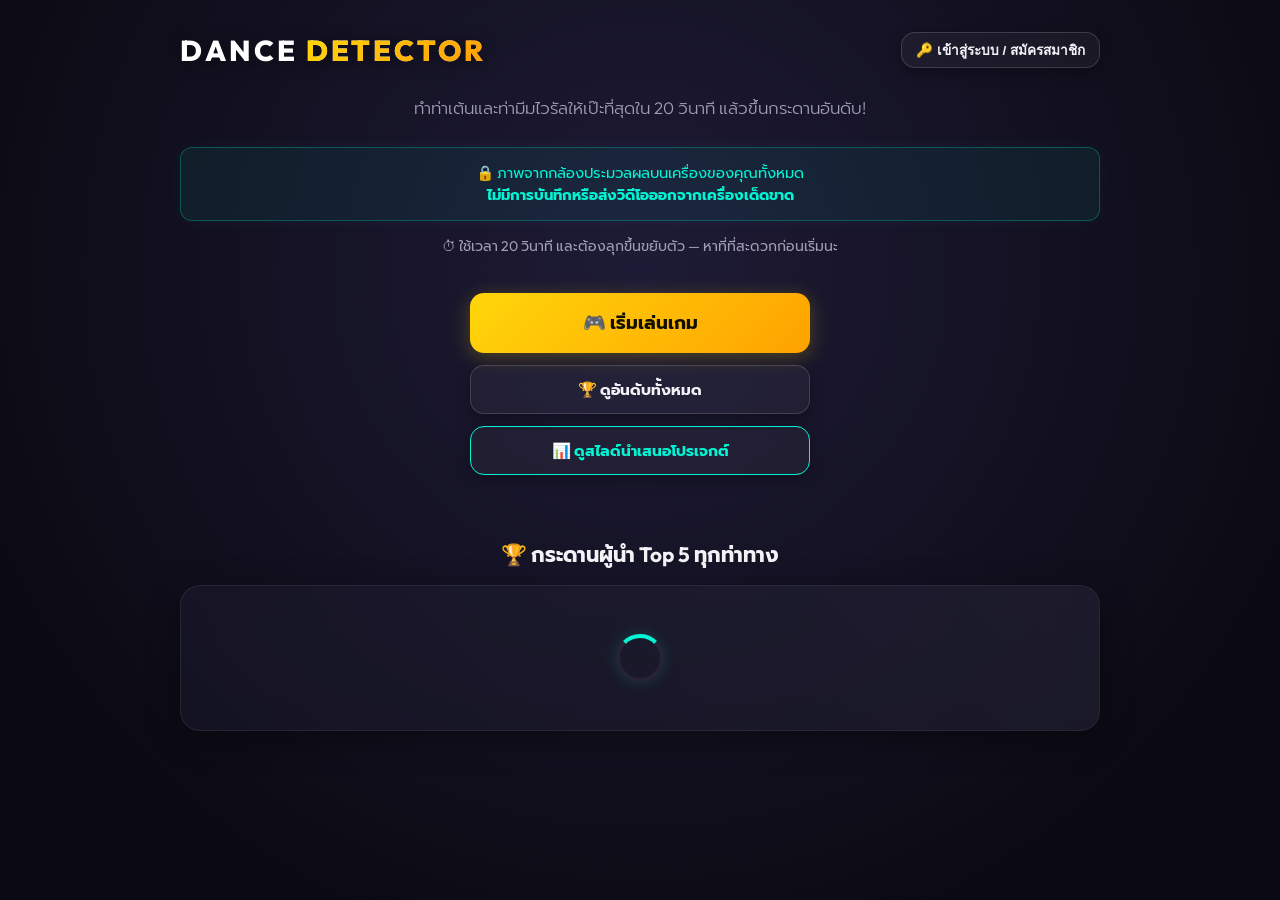
==== frontend/index.html @ f9261ce5 "feat: enhance authentication, profile management, database configuration, and presentation assets" ====
<!DOCTYPE html>
<html lang="th">
<head>
  <meta charset="UTF-8" />
  <meta name="viewport" content="width=device-width, initial-scale=1.0" />
  <title>DANCE DETECTOR — Viral Pose & Dance Challenge</title>
  <link rel="stylesheet" href="css/style.css" />
</head>
<body>
  <div class="container" style="max-width: 960px;">
    <div style="display:flex; justify-content:space-between; align-items:center; margin-bottom:12px;">
      <h1 style="font-size:1.8rem; margin:0;">DANCE <span class="accent">DETECTOR</span></h1>
      
      <div id="user-session-bar">
        <div id="session-logged-out">
          <button class="btn btn-secondary" id="btn-show-login" style="padding:6px 14px; font-size:0.85rem;">🔑 เข้าสู่ระบบ / สมัครสมาชิก</button>
        </div>
        <div id="session-logged-in" class="hidden" style="display:flex; align-items:center; gap:8px;">
          <span style="font-size:0.88rem; color:var(--text);">👤 สวัสดี, <strong id="logged-user-name" style="color:var(--accent);">User</strong></span>
          <button class="btn btn-secondary" id="btn-edit-profile" title="แก้ไขชื่อ Display Name" style="padding:4px 8px; font-size:0.75rem; border-color:var(--accent2); color:var(--accent2);">✏️ แก้ไขชื่อ</button>
          <button class="btn btn-secondary" id="btn-logout" style="padding:4px 8px; font-size:0.75rem; background:rgba(239, 68, 68, 0.2); color:#ef4444; border-color:#ef4444;">ออกจากระบบ</button>
        </div>
      </div>
    </div>

    <p class="tagline">ทำท่าเต้นและท่ามีมไวรัลให้เป๊ะที่สุดใน 20 วินาที แล้วขึ้นกระดานอันดับ!</p>

    <!-- ข้อความความเป็นส่วนตัว ต้องเห็นก่อนไปหน้าที่ขอกล้อง (Pain Point 1) -->
    <div class="privacy-note">
      🔒 ภาพจากกล้องประมวลผลบนเครื่องของคุณทั้งหมด<br />
      <strong>ไม่มีการบันทึกหรือส่งวิดีโอออกจากเครื่องเด็ดขาด</strong>
    </div>
    <p class="notice">⏱ ใช้เวลา 20 วินาที และต้องลุกขึ้นขยับตัว — หาที่ที่สะดวกก่อนเริ่มนะ</p>

    <div style="margin: 20px 0; display: flex; flex-direction: column; gap: 12px; align-items: center;">
      <a class="btn btn-primary" href="pages/play.html" style="width: 100%; max-width: 340px;">🎮 เริ่มเล่นเกม</a>
      <a class="btn btn-secondary" href="pages/leaderboard.html" style="width: 100%; max-width: 340px;">🏆 ดูอันดับทั้งหมด</a>
      <a class="btn btn-secondary" href="pages/presentation.html" style="width: 100%; max-width: 340px; border-color: var(--accent2); color: var(--accent2);">📊 ดูสไลด์นำเสนอโปรเจกต์</a>
    </div>

    <!-- กระดานอันดับ 4 ตาราง บนหน้า Index -->
    <div style="margin-top: 28px;">
      <h2 style="font-size:1.3rem; margin-bottom: 14px; text-align: center;">🏆 กระดานผู้นำ <span class="accent">Top 5</span> ทุกท่าทาง</h2>
      
      <div id="index-leaderboards-grid" style="display: grid; grid-template-columns: repeat(auto-fit, minmax(380px, 1fr)); gap: 16px;">
        <div class="card"><div class="spinner"></div></div>
      </div>
    </div>
  </div>

  <!-- ═══ Modal เข้าสู่ระบบ & สมัครสมาชิก (Auth Modal) ═══ -->
  <div id="modal-login" class="modal-backdrop hidden">
    <div class="modal-card" style="max-width: 420px;">
      <!-- Auth Mode Tabs -->
      <div class="auth-tabs">
        <button type="button" class="auth-tab active" id="tab-login">🔑 เข้าสู่ระบบ</button>
        <button type="button" class="auth-tab" id="tab-register">📝 สมัครสมาชิก</button>
      </div>

      <!-- ─── Form เข้าสู่ระบบ (Login) ─── -->
      <div id="auth-pane-login">
        <h2 class="modal-title" style="font-size: 1.6rem;">🔑 เข้าสู่ระบบ</h2>
        <p class="modal-subtitle" style="margin-bottom: 16px;">กรอก Username และ Password เพื่อเข้าสู่ระบบ</p>
        <form id="form-login" onsubmit="return false;">
          <div class="input-group" style="text-align: left;">
            <label for="login-username">👤 Username / ไอดีล็อกอิน</label>
            <input type="text" id="login-username" placeholder="ใส่ Username เช่น dab_king" required autocomplete="username" />
          </div>
          <div class="input-group" style="text-align: left; margin-top: 10px;">
            <label for="login-password">🔑 Password / รหัสผ่าน</label>
            <input type="password" id="login-password" placeholder="ใส่รหัสผ่าน" required autocomplete="current-password" />
          </div>
          <div id="login-msg" class="notice" style="margin-top: 8px;"></div>
          <div class="modal-actions" style="margin-top: 16px;">
            <button type="submit" class="btn btn-primary" id="btn-submit-login" style="width: 100%;">เข้าสู่ระบบ</button>
            <button type="button" class="btn btn-secondary btn-close-auth">ยกเลิก</button>
          </div>
          <div class="auth-switch-prompt">
            ยังไม่มีบัญชีใช่ไหม? <a href="javascript:void(0)" id="link-goto-register">สมัครสมาชิกใหม่ที่นี่</a>
          </div>
        </form>
      </div>

      <!-- ─── Form สมัครสมาชิก (Register) ─── -->
      <div id="auth-pane-register" class="hidden">
        <h2 class="modal-title" style="font-size: 1.6rem;">📝 สมัครสมาชิก</h2>
        <p class="modal-subtitle" style="margin-bottom: 16px;">สร้างบัญชีเพื่อสะสมคะแนนและโชว์ชื่อบนกระดานผู้นำ</p>
        <form id="form-register" onsubmit="return false;">
          <div class="input-group" style="text-align: left;">
            <label for="reg-displayname">🏷️ ชื่อที่แสดง / Display Name <small style="color:var(--accent);">(ภาษาไทยหรืออังกฤษ)</small></label>
            <input type="text" id="reg-displayname" placeholder="เช่น น้องแดบสายฟ้า, Master_Dab" required maxlength="30" />
          </div>
          <div class="input-group" style="text-align: left; margin-top: 10px;">
            <label for="reg-username">👤 Username / ไอดีล็อกอิน <small style="color:#ef4444;">(ภาษาอังกฤษ/ตัวเลข)</small></label>
            <input type="text" id="reg-username" placeholder="เช่น dab_master99" required autocomplete="username" />
          </div>
          <div class="input-group" style="text-align: left; margin-top: 10px;">
            <label for="reg-password">🔑 Password / รหัสผ่าน <small style="color:var(--muted);">(อย่างน้อย 6 ตัวอักษร)</small></label>
            <input type="password" id="reg-password" placeholder="ตั้งรหัสผ่าน 6 ตัวขึ้นไป" required minlength="6" autocomplete="new-password" />
          </div>
          <div class="input-group" style="text-align: left; margin-top: 10px;">
            <label for="reg-email">📧 Email / อีเมล <small style="color:var(--muted);">(ไม่บังคับ)</small></label>
            <input type="email" id="reg-email" placeholder="เช่น user@example.com" autocomplete="email" />
          </div>
          <div id="reg-msg" class="notice" style="margin-top: 8px;"></div>
          <div class="modal-actions" style="margin-top: 16px;">
            <button type="submit" class="btn btn-primary" id="btn-submit-register" style="width: 100%;">สมัครสมาชิก & เข้าสู่ระบบ</button>
            <button type="button" class="btn btn-secondary btn-close-auth">ยกเลิก</button>
          </div>
          <div class="auth-switch-prompt">
            มีบัญชีอยู่แล้วใช่ไหม? <a href="javascript:void(0)" id="link-goto-login">เข้าสู่ระบบที่นี่</a>
          </div>
        </form>
      </div>
    </div>
  </div>

  <!-- ═══ Modal แก้ไขชื่อ Display Name ═══ -->
  <div id="modal-edit-profile" class="modal-backdrop hidden">
    <div class="modal-card" style="max-width: 380px;">
      <h2 class="modal-title" style="font-size: 1.5rem;">✏️ แก้ไขชื่อที่แสดง</h2>
      <p class="modal-subtitle" style="margin-bottom: 16px;">เปลี่ยนชื่อหรือฉายาที่โชว์บน Leaderboard</p>
      <form id="form-edit-profile" onsubmit="return false;">
        <div class="input-group" style="text-align: left;">
          <label for="edit-display-name">🏷️ ชื่อ Display Name ใหม่</label>
          <input type="text" id="edit-display-name" placeholder="ใส่ชื่อใหม่ เช่น Master_Dab" required maxlength="30" />
        </div>
        <div id="edit-profile-msg" class="notice" style="margin-top: 8px;"></div>
        <div class="modal-actions" style="margin-top: 16px;">
          <button type="submit" class="btn btn-primary" id="btn-submit-edit-profile" style="width: 100%;">บันทึกชื่อใหม่</button>
          <button type="button" class="btn btn-secondary" id="btn-close-edit-profile">ยกเลิก</button>
        </div>
      </form>
    </div>
  </div>

  <script type="module">
    import { fetchLeaderboards, loginUser, registerUser, updateUserProfile, getSavedSession, clearSession } from "./js/api.js";
    import { preloadModel } from "./js/pose.js";

    const $ = (id) => document.getElementById(id);

    function updateAuthUI() {
      const session = getSavedSession();
      if (session && session.user) {
        $("session-logged-out")?.classList.add("hidden");
        $("session-logged-in")?.classList.remove("hidden");
        if ($("logged-user-name")) $("logged-user-name").textContent = session.user.display_name || session.user.username;
      } else {
        $("session-logged-out")?.classList.remove("hidden");
        $("session-logged-in")?.classList.add("hidden");
      }
    }

    // Modal Control & Tab Switching
    function setAuthTab(tab) {
      if (tab === "register") {
        $("tab-login")?.classList.remove("active");
        $("tab-register")?.classList.add("active");
        $("auth-pane-login")?.classList.add("hidden");
        $("auth-pane-register")?.classList.remove("hidden");
      } else {
        $("tab-register")?.classList.remove("active");
        $("tab-login")?.classList.add("active");
        $("auth-pane-register")?.classList.add("hidden");
        $("auth-pane-login")?.classList.remove("hidden");
      }
      if ($("login-msg")) $("login-msg").textContent = "";
      if ($("reg-msg")) $("reg-msg").textContent = "";
    }

    function openAuthModal(tab = "login") {
      setAuthTab(tab);
      $("modal-login")?.classList.remove("hidden");
    }

    function closeAuthModal() {
      $("modal-login")?.classList.add("hidden");
      if ($("login-msg")) $("login-msg").textContent = "";
      if ($("reg-msg")) $("reg-msg").textContent = "";
      if ($("btn-submit-login")) $("btn-submit-login").disabled = false;
      if ($("btn-submit-register")) $("btn-submit-register").disabled = false;
    }

    $("btn-show-login")?.addEventListener("click", () => openAuthModal("login"));
    document.querySelectorAll(".btn-close-auth").forEach(btn => btn.addEventListener("click", closeAuthModal));
    $("tab-login")?.addEventListener("click", () => setAuthTab("login"));
    $("tab-register")?.addEventListener("click", () => setAuthTab("register"));
    $("link-goto-register")?.addEventListener("click", (e) => { e.preventDefault(); setAuthTab("register"); });
    $("link-goto-login")?.addEventListener("click", (e) => { e.preventDefault(); setAuthTab("login"); });
    $("btn-logout")?.addEventListener("click", () => { clearSession(); updateAuthUI(); });

    // Edit Profile Modal
    $("btn-edit-profile")?.addEventListener("click", () => {
      const session = getSavedSession();
      if (!session || !session.user) return;
      if ($("edit-display-name")) $("edit-display-name").value = session.user.display_name || "";
      if ($("edit-profile-msg")) $("edit-profile-msg").textContent = "";
      $("modal-edit-profile")?.classList.remove("hidden");
    });
    $("btn-close-edit-profile")?.addEventListener("click", () => {
      $("modal-edit-profile")?.classList.add("hidden");
    });

    $("form-edit-profile")?.addEventListener("submit", async (e) => {
      e.preventDefault();
      const session = getSavedSession();
      if (!session || !session.user) return;
      const newName = $("edit-display-name")?.value?.trim();
      if (!newName) return;

      $("edit-profile-msg").textContent = "⏳ กำลังบันทึกชื่อใหม่…";
      $("btn-submit-edit-profile").disabled = true;

      try {
        await updateUserProfile(session.user.id, { display_name: newName });
        $("edit-profile-msg").textContent = "✅ เปลี่ยนชื่อสำเร็จ!";
        updateAuthUI();
        setTimeout(() => {
          $("modal-edit-profile")?.classList.add("hidden");
          $("btn-submit-edit-profile").disabled = false;
        }, 600);
      } catch (err) {
        $("edit-profile-msg").textContent = `❌ ${err.message}`;
        $("btn-submit-edit-profile").disabled = false;
      }
    });

    // Submit Login
    $("form-login")?.addEventListener("submit", async (e) => {
      e.preventDefault();
      const uname = $("login-username")?.value?.trim();
      const pass = $("login-password")?.value?.trim();
      if (!uname || !pass) return;

      $("login-msg").textContent = "⏳ กำลังเข้าสู่ระบบ…";
      $("btn-submit-login").disabled = true;

      try {
        await loginUser(uname, pass);
        $("login-msg").textContent = "✅ เข้าสู่ระบบสำเร็จ!";
        updateAuthUI();
        setTimeout(() => {
          closeAuthModal();
          $("form-login")?.reset();
        }, 600);
      } catch (err) {
        $("login-msg").textContent = `❌ ${err.message}`;
        $("btn-submit-login").disabled = false;
      }
    });

    // Submit Register
    $("form-register")?.addEventListener("submit", async (e) => {
      e.preventDefault();
      const displayName = $("reg-displayname")?.value?.trim();
      const rawUname = $("reg-username")?.value?.trim();
      const pass = $("reg-password")?.value?.trim();
      const email = $("reg-email")?.value?.trim() || null;

      if (!displayName || !rawUname || !pass) {
        $("reg-msg").textContent = "❌ กรุณากรอกข้อมูลที่จำเป็นให้ครบถ้วน";
        return;
      }

      const cleanUname = rawUname.toLowerCase().replace(/\s+/g, "");

      $("reg-msg").textContent = "⏳ กำลังลงทะเบียนและเข้าสู่ระบบ…";
      $("btn-submit-register").disabled = true;

      try {
        await registerUser(cleanUname, pass, displayName, email);
        $("reg-msg").textContent = "✅ สมัครสมาชิกและเข้าสู่ระบบสำเร็จ!";
        updateAuthUI();
        setTimeout(() => {
          closeAuthModal();
          $("form-register")?.reset();
        }, 700);
      } catch (err) {
        $("reg-msg").textContent = `❌ ${err.message}`;
        $("btn-submit-register").disabled = false;
      }
    });

    updateAuthUI();

    // เริ่มโหลดโมเดล MediaPipe เบื้องหลังตั้งแต่หน้านี้
    preloadModel().catch(() => {/* ถ้าพลาดหน้า play จะลองใหม่เอง */});

    const grid = document.getElementById("index-leaderboards-grid");

    function renderTable(list, type = "score") {
      if (!list || list.length === 0) {
        return `<p class="notice" style="font-size:0.85rem; padding: 8px 0;">ยังไม่มีอันดับ — เป็นคนแรกเลยไหม? 😏</p>`;
      }
      return `<table class="board" style="font-size:0.9rem;">
        <tr><th>#</th><th>ชื่อผู้เล่น</th><th style="text-align:right">${type === "score" ? "คะแนน" : "ครั้ง"}</th></tr>
        ${list.slice(0, 5).map((s, i) => `
          <tr>
            <td>${["🥇","🥈","🥉"][i] ?? (i + 1)}</td>
            <td><strong>${s.nickname}</strong></td>
            <td style="text-align:right; font-weight:700; color:var(--accent)">
              ${type === "score" ? Number(s.score).toFixed(0) : `${s.count ?? s.dab_count ?? 0} ครั้ง`}
            </td>
          </tr>`).join("")}
      </table>`;
    }

    try {
      const data = await fetchLeaderboards(5);
      grid.innerHTML = `
        <!-- ตารางที่ 1: คะแนนรวมสูงสุด -->
        <div class="card" style="text-align:left;">
          <h4 style="margin-bottom:10px; color:var(--accent); font-size:1.05rem; display:flex; align-items:center; gap:6px;">
            <span>🏆</span> คะแนนรวมสูงสุด
          </h4>
          ${renderTable(data.overall, "score")}
        </div>

        <!-- ตารางที่ 2: ท่า Dab -->
        <div class="card" style="text-align:left;">
          <h4 style="margin-bottom:10px; color:var(--accent); font-size:1.05rem; display:flex; align-items:center; gap:6px;">
            <span>🙅</span> Dab Challenge (ครั้ง)
          </h4>
          ${renderTable(data.dab, "count")}
        </div>

        <!-- ตารางที่ 3: ท่า Six-Seven -->
        <div class="card" style="text-align:left;">
          <h4 style="margin-bottom:10px; color:var(--accent); font-size:1.05rem; display:flex; align-items:center; gap:6px;">
            <span>🔢</span> Six-Seven Dance (ครั้ง)
          </h4>
          ${renderTable(data.six_seven, "count")}
        </div>

        <!-- ตารางที่ 4: ท่า Scuba Diver -->
        <div class="card" style="text-align:left;">
          <h4 style="margin-bottom:10px; color:var(--accent); font-size:1.05rem; display:flex; align-items:center; gap:6px;">
            <span>🤿</span> Scuba Diver (ครั้ง)
          </h4>
          ${renderTable(data.scuba, "count")}
        </div>
      `;
    } catch {
      grid.innerHTML = `<div class="card"><p class="notice">โหลดกระดานอันดับไม่สำเร็จ ลองใหม่ภายหลัง</p></div>`;
    }
  </script>
</body>
</html>
---- frontend/css/style.css ----
@import url('https://fonts.googleapis.com/css2?family=Outfit:wght@400;600;800&family=Prompt:wght@300;400;600;700&display=swap');

/* ═══ ธีมพรีเมียม DANCE DETECTOR — มืดแนว Sci-Fi เกมอาร์เคด ═══ */
* { 
  margin: 0; 
  padding: 0; 
  box-sizing: border-box; 
}

:root {
  --bg: #0b0a12;
  --bg-gradient: radial-gradient(circle at 50% 30%, #1e1b36 0%, #0b0a12 80%);
  --card: rgba(25, 23, 42, 0.65);
  --card-border: rgba(255, 255, 255, 0.08);
  --accent: #ffd60a;
  --accent-glow: rgba(255, 214, 10, 0.25);
  --accent2: #00f5d4;
  --accent2-glow: rgba(0, 245, 212, 0.35);
  --danger: #ff5d8f;
  --danger-glow: rgba(255, 93, 143, 0.3);
  --text: #f3f3f7;
  --muted: #a09eb5;
  --glow-speed: 2s;
}

body {
  background: var(--bg);
  background-image: var(--bg-gradient);
  color: var(--text);
  font-family: "Outfit", "Prompt", system-ui, -apple-system, sans-serif;
  min-height: 100vh;
  display: flex;
  flex-direction: column;
  align-items: center;
  overflow-x: hidden;
}

.container { 
  width: 100%; 
  max-width: 580px; 
  padding: 32px 20px; 
  text-align: center; 
  display: flex;
  flex-direction: column;
  gap: 16px;
  animation: fadeIn 0.6s ease-out;
}

/* คอนเทนเนอร์ขนาดใหญ่พิเศษสำหรับหน้าเล่น เพื่อขยายหน้ากล้อง */
.container.container-wide { 
  max-width: 1080px; 
}

h1 { 
  font-size: 2.8rem; 
  font-weight: 800;
  letter-spacing: 3px; 
  text-transform: uppercase;
  background: linear-gradient(135deg, #ffffff 40%, #c4c1e0 100%);
  -webkit-background-clip: text;
  -webkit-text-fill-color: transparent;
  filter: drop-shadow(0 2px 8px rgba(0,0,0,0.5));
  margin-bottom: 4px;
}
h1 .accent { 
  color: var(--accent); 
  background: linear-gradient(135deg, var(--accent) 0%, #ff9e00 100%);
  -webkit-background-clip: text;
  -webkit-text-fill-color: transparent;
}
.tagline { 
  color: var(--muted); 
  font-size: 1.05rem;
  margin: 0px 0 10px; 
  font-weight: 300;
}

/* ดีไซน์การ์ดแบบ Glassmorphism */
.card {
  background: var(--card);
  backdrop-filter: blur(16px);
  -webkit-backdrop-filter: blur(16px);
  border: 1px solid var(--card-border);
  border-radius: 20px;
  padding: 24px;
  box-shadow: 0 8px 32px 0 rgba(0, 0, 0, 0.37);
  transition: all 0.3s cubic-bezier(0.4, 0, 0.2, 1);
  position: relative;
  overflow: hidden;
}
.card::before {
  content: "";
  position: absolute;
  top: 0;
  left: 0;
  width: 100%;
  height: 100%;
  background: linear-gradient(225deg, rgba(255,255,255,0.03) 0%, rgba(255,255,255,0) 100%);
  pointer-events: none;
}
.card:hover {
  border-color: rgba(255, 255, 255, 0.15);
  box-shadow: 0 12px 40px 0 rgba(0, 0, 0, 0.5);
}

/* ปุ่มสไตล์ Arcade */
.btn {
  display: inline-flex;
  align-items: center;
  justify-content: center;
  border: none;
  border-radius: 14px;
  padding: 16px 36px;
  font-size: 1.15rem;
  font-weight: 700;
  cursor: pointer;
  text-decoration: none;
  transition: all 0.25s cubic-bezier(0.4, 0, 0.2, 1);
  box-shadow: 0 4px 15px rgba(0,0,0,0.3);
}

.btn-primary { 
  background: linear-gradient(135deg, var(--accent) 0%, #ffa200 100%); 
  color: #111003; 
  box-shadow: 0 4px 20px var(--accent-glow);
}
.btn-primary:hover { 
  transform: translateY(-2px);
  box-shadow: 0 6px 24px rgba(255, 214, 10, 0.45);
  filter: brightness(1.1);
}
.btn-primary:active {
  transform: translateY(1px);
}

.btn-secondary { 
  background: rgba(255, 255, 255, 0.04); 
  color: var(--text); 
  border: 1px solid rgba(255, 255, 255, 0.15); 
  font-size: 0.95rem; 
  padding: 12px 28px; 
}
.btn-secondary:hover {
  background: rgba(255, 255, 255, 0.08);
  border-color: rgba(255, 255, 255, 0.3);
  transform: translateY(-1px);
}
.btn-secondary:active {
  transform: translateY(1px);
}
.btn:disabled { 
  opacity: 0.5; 
  cursor: wait; 
}

/* ข้อความความเป็นส่วนตัว */
.privacy-note {
  background: rgba(0, 245, 212, 0.06);
  border: 1px solid rgba(0, 245, 212, 0.25);
  color: var(--accent2);
  border-radius: 12px;
  padding: 14px;
  font-size: 0.92rem;
  line-height: 1.5;
  box-shadow: 0 0 15px rgba(0, 245, 212, 0.05);
}
.notice { 
  color: var(--muted); 
  font-size: 0.88rem; 
  line-height: 1.4;
}

/* ═══ ส่วนการแสดงผลกล้องและตรวจจับ (Stage Area) ═══ */
.play-layout {
  display: grid;
  grid-template-columns: 1.5fr 1fr;
  gap: 28px;
  text-align: left;
  margin-top: 12px;
  width: 100%;
}

.play-main {
  display: flex;
  flex-direction: column;
  gap: 16px;
}

.play-sidebar {
  display: flex;
  flex-direction: column;
  gap: 20px;
}

/* กล้องหลักขยายขนาดใหญ่ขึ้น */
.stage {
  position: relative;
  width: 100%;
  aspect-ratio: 4 / 3;
  background: #000;
  border-radius: 24px;
  overflow: hidden;
  border: 2px solid rgba(255, 255, 255, 0.08);
  box-shadow: 0 20px 50px rgba(0, 0, 0, 0.6);
}
.stage video, .stage canvas {
  position: absolute;
  inset: 0;
  width: 100%;
  height: 100%;
  object-fit: cover;
  transform: scaleX(-1);
}
.stage canvas { 
  z-index: 2; 
}

/* การจัดวางป้ายสถานะทับบนวิดีโอแบบไม่ทับซ้อนกัน */
.overlay {
  position: absolute;
  z-index: 3;
  pointer-events: none;
  display: flex;
  align-items: center;
}
.overlay.top { 
  top: 16px; 
  left: 16px;
}
.overlay.top-right {
  top: 16px;
  right: 16px;
}

/* ป้ายสถานะแบบไม่บดบังสายตา */
.badge {
  background: rgba(11, 10, 18, 0.85);
  border: 1px solid rgba(255, 255, 255, 0.1);
  color: #fff;
  border-radius: 12px;
  padding: 10px 20px;
  font-size: 0.95rem;
  font-weight: 600;
  backdrop-filter: blur(8px);
  -webkit-backdrop-filter: blur(8px);
  box-shadow: 0 4px 15px rgba(0, 0, 0, 0.4);
  transition: all 0.3s ease;
  display: inline-flex;
  align-items: center;
  gap: 8px;
}
.badge.ok { 
  color: var(--accent2); 
  border-color: var(--accent2);
  box-shadow: 0 0 15px var(--accent2-glow);
}
.badge.warn { 
  color: var(--accent); 
  border-color: var(--accent);
  box-shadow: 0 0 15px var(--accent-glow);
}

/* คะแนนสดแบบแคปซูลนีออน */
.live-score-pill {
  background: rgba(11, 10, 18, 0.85);
  border: 1px solid var(--accent);
  border-radius: 12px;
  padding: 8px 16px;
  display: flex;
  flex-direction: column;
  align-items: center;
  backdrop-filter: blur(8px);
  -webkit-backdrop-filter: blur(8px);
  box-shadow: 0 0 15px var(--accent-glow);
}
.live-score-pill .pill-label {
  font-size: 0.65rem;
  color: var(--muted);
  text-transform: uppercase;
  letter-spacing: 1px;
}
.live-score {
  font-size: 1.8rem;
  font-weight: 800;
  color: var(--accent);
  line-height: 1.1;
}

/* ═══ แผงควบคุมและดีบักในคอลัมน์ขวา ═══ */
.status-card {
  display: flex;
  flex-direction: column;
  align-items: center;
  justify-content: center;
  text-align: center;
  padding: 32px 24px;
}

.counter-display {
  display: flex;
  flex-direction: column;
  align-items: center;
  gap: 8px;
  margin-bottom: 16px;
}
.counter-label {
  font-size: 1rem;
  color: var(--muted);
  text-transform: uppercase;
  letter-spacing: 1px;
}
.counter-number-wrapper {
  background: rgba(255, 255, 255, 0.02);
  border: 1px solid rgba(255, 255, 255, 0.05);
  border-radius: 20px;
  width: 140px;
  height: 140px;
  display: flex;
  align-items: center;
  justify-content: center;
  box-shadow: inset 0 4px 10px rgba(0,0,0,0.5);
}
.counter-number {
  font-size: 4.8rem;
  font-weight: 800;
  color: var(--accent2);
  text-shadow: 0 0 20px var(--accent2-glow);
  transition: transform 0.15s cubic-bezier(0.175, 0.885, 0.32, 1.275);
  display: inline-block;
}

/* แอนิเมชันป๊อป (Pulse) ตอนได้คะแนน */
.pulse-active {
  animation: counterBump 0.4s cubic-bezier(0.175, 0.885, 0.32, 1.275);
}
@keyframes counterBump {
  0% { transform: scale(1); }
  50% { transform: scale(1.3); color: var(--accent); text-shadow: 0 0 30px var(--accent-glow); }
  100% { transform: scale(1); }
}

.play-instructions {
  max-width: 240px;
  margin-top: 10px;
}

/* แถบควบคุม */
.controls-card {
  display: grid;
  grid-template-columns: 1fr 1fr;
  gap: 12px;
}
.btn-toggle-debug {
  background: rgba(255, 255, 255, 0.04);
  color: var(--muted);
  border: 1px solid rgba(255, 255, 255, 0.1);
  font-size: 0.9rem;
  padding: 14px;
}
.btn-toggle-debug.active {
  background: rgba(255, 214, 10, 0.1);
  border-color: var(--accent);
  color: var(--accent);
  box-shadow: 0 0 10px var(--accent-glow);
}
.btn-quit-game {
  background: rgba(255, 93, 143, 0.1);
  color: var(--danger);
  border: 1px solid rgba(255, 93, 143, 0.2);
  font-size: 0.95rem;
  padding: 14px;
}
.btn-quit-game:hover {
  background: rgba(255, 93, 143, 0.25);
  border-color: var(--danger);
  box-shadow: 0 0 15px var(--danger-glow);
}

/* แผงดีบั๊กแยกส่วนและพับเก็บได้ */
.debug-panel {
  background: rgba(11, 10, 18, 0.9);
  border: 1px solid rgba(0, 245, 212, 0.2);
  border-radius: 16px;
  padding: 16px;
  display: flex;
  flex-direction: column;
  gap: 12px;
  box-shadow: 0 10px 30px rgba(0,0,0,0.5);
  transition: all 0.3s ease;
  max-height: 500px;
  opacity: 1;
  overflow: hidden;
}
.debug-panel.hidden-debug {
  max-height: 0;
  padding-top: 0;
  padding-bottom: 0;
  border-color: transparent;
  opacity: 0;
  pointer-events: none;
  margin: 0;
}
.debug-header {
  display: flex;
  justify-content: space-between;
  align-items: center;
  border-bottom: 1px solid rgba(255, 255, 255, 0.08);
  padding-bottom: 8px;
}
.debug-header h4 { 
  color: var(--accent2); 
  font-size: 0.8rem; 
  font-weight: 600;
  letter-spacing: 1px;
}
.btn-mini {
  background: rgba(255, 255, 255, 0.05);
  border: 1px solid rgba(255,255,255,0.15);
  color: #fff;
  border-radius: 6px;
  padding: 4px 8px;
  font-size: 0.65rem;
  cursor: pointer;
  font-family: inherit;
  transition: all 0.2s;
}
.btn-mini:hover {
  background: rgba(255, 255, 255, 0.12);
  border-color: var(--accent2);
}
.debug-body {
  font-family: 'Courier New', monospace;
  font-size: 0.75rem;
  color: #bbf7d0;
  line-height: 1.6;
}

/* ═══ ตารางคะแนนลีดเดอร์บอร์ด ═══ */
table.board { 
  width: 100%; 
  border-collapse: separate; 
  border-spacing: 0 8px;
  margin-top: 8px;
}
table.board th {
  color: var(--muted);
  font-weight: 600;
  font-size: 0.85rem;
  text-transform: uppercase;
  letter-spacing: 1px;
  padding: 8px 12px;
}
table.board tr {
  transition: transform 0.2s;
}
table.board td { 
  padding: 14px 12px; 
  text-align: left; 
  background: rgba(255, 255, 255, 0.02);
  border-top: 1px solid rgba(255, 255, 255, 0.04);
  border-bottom: 1px solid rgba(255, 255, 255, 0.04);
}
table.board td:first-child {
  border-top-left-radius: 12px;
  border-bottom-left-radius: 12px;
  border-left: 1px solid rgba(255, 255, 255, 0.04);
}
table.board td:last-child {
  border-top-right-radius: 12px;
  border-bottom-right-radius: 12px;
  border-right: 1px solid rgba(255, 255, 255, 0.04);
}
table.board tr:hover td { 
  background: rgba(255, 255, 255, 0.05); 
}
table.board .score-col { 
  text-align: right; 
  color: var(--accent); 
  font-weight: 700; 
  font-size: 1.1rem;
}

/* กล่องความผิดพลาดกล้อง */
.error-box { 
  border: 1px solid rgba(255, 93, 143, 0.35) !important; 
  box-shadow: 0 10px 30px var(--danger-glow);
}
.error-box h2 { 
  color: var(--danger); 
  margin-bottom: 12px; 
  font-size: 1.5rem;
}
.error-box ol { 
  text-align: left; 
  margin: 16px 0 16px 24px; 
  color: var(--muted); 
  line-height: 1.7;
}

.hidden { 
  display: none !important; 
}

/* โหลดเดอร์แอนิเมชัน */
.spinner {
  width: 48px; 
  height: 48px;
  margin: 24px auto;
  border: 4px solid rgba(255, 255, 255, 0.05);
  border-top-color: var(--accent2);
  border-radius: 50%;
  animation: spin 0.8s cubic-bezier(0.5, 0.1, 0.5, 0.9) infinite;
  box-shadow: 0 0 15px rgba(0, 245, 212, 0.15);
}
@keyframes spin { 
  to { transform: rotate(360deg); } 
}

@keyframes fadeIn {
  from { opacity: 0; transform: translateY(10px); }
  to { opacity: 1; transform: translateY(0); }
}

/* ═══ การแสดงผลบนอุปกรณ์เคลื่อนที่ ═══ */
@media (max-width: 768px) {
  .play-layout {
    grid-template-columns: 1fr;
    gap: 20px;
  }
  
  .play-sidebar {
    gap: 16px;
  }

  .stage {
    aspect-ratio: 4 / 3;
    border-radius: 16px;
  }

  .counter-number-wrapper {
    width: 100px;
    height: 100px;
  }
  .counter-number {
    font-size: 3.5rem;
  }
  
  .container {
    padding: 20px 12px;
  }
  h1 { 
    font-size: 2.1rem; 
  }
}

/* ═══ UI ส่วนเสริมสำหรับ Phase 1: Game Loop, Timer & Modal ═══ */

/* Countdown Overlay ทับจอวิดีโอ */
.countdown-overlay {
  position: absolute;
  inset: 0;
  background: rgba(11, 10, 18, 0.75);
  backdrop-filter: blur(8px);
  z-index: 10;
  display: flex;
  align-items: center;
  justify-content: center;
  animation: fadeIn 0.2s ease-out;
}
.countdown-overlay span {
  font-size: 8rem;
  font-weight: 800;
  color: var(--accent);
  text-shadow: 0 0 40px var(--accent-glow);
  animation: countdownPop 0.8s ease-in-out infinite;
}
@keyframes countdownPop {
  0% { transform: scale(0.5); opacity: 0; }
  50% { transform: scale(1.2); opacity: 1; }
  100% { transform: scale(1); opacity: 0; }
}

/* แถบเวลา (Timer Bar) */
.timer-container {
  width: 100%;
  display: flex;
  flex-direction: column;
  gap: 6px;
}
.timer-header {
  display: flex;
  justify-content: space-between;
  align-items: center;
}
.timer-label {
  font-size: 0.85rem;
  color: var(--muted);
  text-transform: uppercase;
  letter-spacing: 1px;
}
.timer-seconds {
  font-size: 1.2rem;
  font-weight: 800;
  color: var(--accent2);
}
.timer-bar-bg {
  width: 100%;
  height: 10px;
  background: rgba(255, 255, 255, 0.08);
  border-radius: 6px;
  overflow: hidden;
}
.timer-bar-fill {
  height: 100%;
  width: 100%;
  background: linear-gradient(90deg, var(--accent2) 0%, var(--accent) 100%);
  transition: width 0.1s linear;
  box-shadow: 0 0 10px var(--accent2-glow);
}
.timer-bar-fill.warning {
  background: linear-gradient(90deg, var(--accent) 0%, var(--danger) 100%);
  box-shadow: 0 0 10px var(--danger-glow);
}

/* Modal สรุปผลการเล่น */
.modal-backdrop {
  position: fixed;
  inset: 0;
  background: rgba(11, 10, 18, 0.85);
  backdrop-filter: blur(12px);
  -webkit-backdrop-filter: blur(12px);
  z-index: 100;
  display: flex;
  align-items: center;
  justify-content: center;
  padding: 20px;
  animation: fadeIn 0.3s cubic-bezier(0.4, 0, 0.2, 1);
}
.modal-card {
  background: var(--card);
  border: 1px solid var(--card-border);
  border-radius: 24px;
  padding: 32px;
  max-width: 480px;
  width: 100%;
  box-shadow: 0 20px 60px rgba(0, 0, 0, 0.8);
  text-align: center;
}
.modal-title {
  font-size: 2rem;
  color: var(--accent);
  margin-bottom: 4px;
}
.modal-subtitle {
  color: var(--muted);
  font-size: 0.95rem;
  margin-bottom: 24px;
}

.summary-stats {
  display: grid;
  grid-template-columns: 1fr 1fr 1fr;
  gap: 12px;
  margin-bottom: 24px;
}
.stat-box {
  background: rgba(255, 255, 255, 0.03);
  border: 1px solid rgba(255, 255, 255, 0.08);
  border-radius: 16px;
  padding: 14px 8px;
  display: flex;
  flex-direction: column;
  align-items: center;
}
.stat-box.accent {
  border-color: var(--accent);
  background: rgba(255, 214, 10, 0.05);
}
.stat-value {
  font-size: 1.8rem;
  font-weight: 800;
  color: #fff;
}
.stat-box.accent .stat-value {
  color: var(--accent);
}
.stat-label {
  font-size: 0.75rem;
  color: var(--muted);
  margin-top: 4px;
}

/* ฟอร์มบันทึกคะแนน */
.save-score-section {
  text-align: left;
  background: rgba(255, 255, 255, 0.02);
  border-radius: 16px;
  padding: 20px;
  border: 1px solid rgba(255, 255, 255, 0.05);
}
.save-score-section h3 {
  font-size: 1.1rem;
  color: #fff;
  margin-bottom: 14px;
}
.input-group {
  display: flex;
  flex-direction: column;
  gap: 6px;
  margin-bottom: 12px;
}
.input-group label {
  font-size: 0.85rem;
  color: var(--muted);
}
.input-group input[type="text"],
.input-group input[type="password"],
.input-group input[type="email"],
.modal-card input[type="text"],
.modal-card input[type="password"],
.modal-card input[type="email"] {
  background: rgba(15, 23, 42, 0.9) !important;
  border: 1.5px solid rgba(255, 255, 255, 0.15) !important;
  border-radius: 10px !important;
  padding: 12px 14px !important;
  color: #fff !important;
  font-family: inherit !important;
  font-size: 0.95rem !important;
  outline: none !important;
  width: 100% !important;
  box-sizing: border-box !important;
  transition: border-color 0.2s, box-shadow 0.2s !important;
}
.input-group input:focus,
.modal-card input:focus {
  border-color: var(--accent2) !important;
  box-shadow: 0 0 10px var(--accent2-glow) !important;
}

.auth-optional-box {
  margin: 12px 0;
  padding: 10px;
  background: rgba(255, 255, 255, 0.02);
  border-radius: 8px;
}
.checkbox-label {
  font-size: 0.85rem;
  color: var(--muted);
  display: flex;
  align-items: center;
  gap: 8px;
  cursor: pointer;
}

.modal-actions {
  display: flex;
  gap: 12px;
  margin-top: 16px;
}
.modal-actions .btn {
  flex: 1;
  padding: 12px;
  font-size: 1rem;
}

/* ═══ Auth Modal Tabs & Links ═══ */
.auth-tabs {
  display: flex;
  background: rgba(255, 255, 255, 0.05);
  border-radius: 12px;
  padding: 4px;
  margin-bottom: 18px;
  border: 1px solid rgba(255, 255, 255, 0.08);
  gap: 4px;
}
.auth-tab {
  flex: 1;
  padding: 10px 14px;
  font-size: 0.9rem;
  font-weight: 600;
  color: var(--muted);
  background: transparent;
  border: none;
  border-radius: 8px;
  cursor: pointer;
  transition: all 0.2s cubic-bezier(0.4, 0, 0.2, 1);
  display: flex;
  align-items: center;
  justify-content: center;
  gap: 6px;
}
.auth-tab:hover {
  color: var(--text);
  background: rgba(255, 255, 255, 0.04);
}
.auth-tab.active {
  background: var(--card-bg, #1a162b);
  color: var(--accent);
  box-shadow: 0 4px 12px rgba(0, 0, 0, 0.4);
  border: 1px solid rgba(255, 214, 10, 0.35);
}
.auth-switch-prompt {
  margin-top: 14px;
  font-size: 0.88rem;
  color: var(--muted);
  text-align: center;
}
.auth-switch-prompt a {
  color: var(--accent2);
  text-decoration: none;
  font-weight: 600;
  cursor: pointer;
  transition: color 0.2s ease, text-shadow 0.2s ease;
}
.auth-switch-prompt a:hover {
  color: #fff;
  text-shadow: 0 0 8px var(--accent2-glow);
  text-decoration: underline;
}
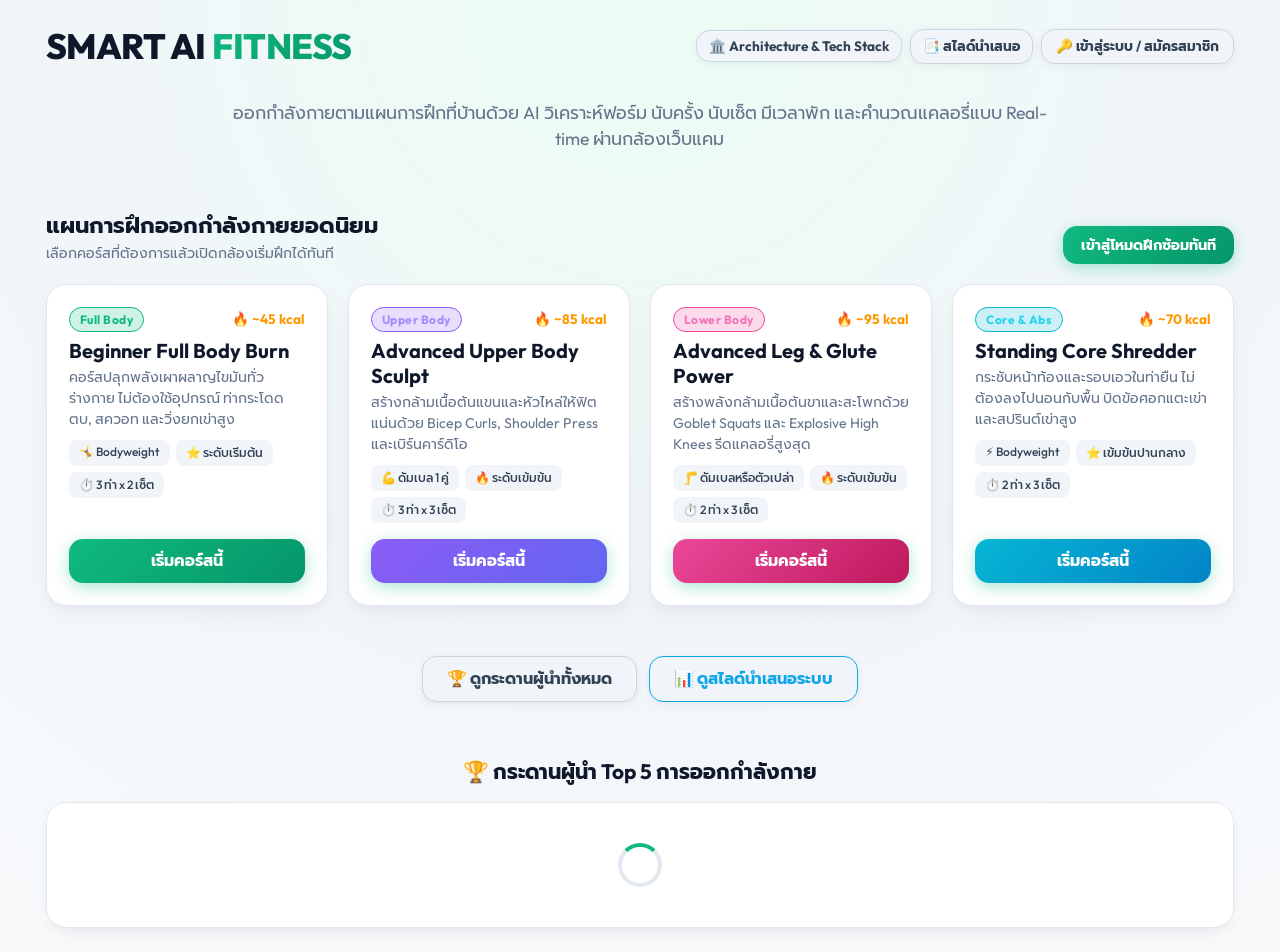
==== commit ba83da66: "feat: Smart AI Fitness Routine Tracker with Architecture diagrams, weekly evaluation, and Docker con" ====
--- a/frontend/index.html
+++ b/frontend/index.html
@@ -3,68 +3,180 @@
 <head>
   <meta charset="UTF-8" />
   <meta name="viewport" content="width=device-width, initial-scale=1.0" />
-  <title>DANCE DETECTOR — Viral Pose & Dance Challenge</title>
+  <title>SMART AI FITNESS — On-Device AI Workout Coach & Routine Tracker</title>
   <link rel="stylesheet" href="css/style.css" />
 </head>
 <body>
-  <div class="container" style="max-width: 960px;">
-    <div style="display:flex; justify-content:space-between; align-items:center; margin-bottom:12px;">
-      <h1 style="font-size:1.8rem; margin:0;">DANCE <span class="accent">DETECTOR</span></h1>
+  <div class="container container-wide">
+    <!-- Top Header & Session Bar -->
+    <div style="display:flex; justify-content:space-between; align-items:center; margin-bottom:12px; flex-wrap:wrap; gap:12px;">
+      <h1 style="font-size:2.2rem; margin:0; text-align:left;">SMART AI <span class="accent">FITNESS</span></h1>
       
-      <div id="user-session-bar">
-        <div id="session-logged-out">
-          <button class="btn btn-secondary" id="btn-show-login" style="padding:6px 14px; font-size:0.85rem;">🔑 เข้าสู่ระบบ / สมัครสมาชิก</button>
-        </div>
-        <div id="session-logged-in" class="hidden" style="display:flex; align-items:center; gap:8px;">
-          <span style="font-size:0.88rem; color:var(--text);">👤 สวัสดี, <strong id="logged-user-name" style="color:var(--accent);">User</strong></span>
-          <button class="btn btn-secondary" id="btn-edit-profile" title="แก้ไขชื่อ Display Name" style="padding:4px 8px; font-size:0.75rem; border-color:var(--accent2); color:var(--accent2);">✏️ แก้ไขชื่อ</button>
-          <button class="btn btn-secondary" id="btn-logout" style="padding:4px 8px; font-size:0.75rem; background:rgba(239, 68, 68, 0.2); color:#ef4444; border-color:#ef4444;">ออกจากระบบ</button>
-        </div>
-      </div>
-    </div>
-
-    <p class="tagline">ทำท่าเต้นและท่ามีมไวรัลให้เป๊ะที่สุดใน 20 วินาที แล้วขึ้นกระดานอันดับ!</p>
-
-    <!-- ข้อความความเป็นส่วนตัว ต้องเห็นก่อนไปหน้าที่ขอกล้อง (Pain Point 1) -->
-    <div class="privacy-note">
-      🔒 ภาพจากกล้องประมวลผลบนเครื่องของคุณทั้งหมด<br />
-      <strong>ไม่มีการบันทึกหรือส่งวิดีโอออกจากเครื่องเด็ดขาด</strong>
-    </div>
-    <p class="notice">⏱ ใช้เวลา 20 วินาที และต้องลุกขึ้นขยับตัว — หาที่ที่สะดวกก่อนเริ่มนะ</p>
-
-    <div style="margin: 20px 0; display: flex; flex-direction: column; gap: 12px; align-items: center;">
-      <a class="btn btn-primary" href="pages/play.html" style="width: 100%; max-width: 340px;">🎮 เริ่มเล่นเกม</a>
-      <a class="btn btn-secondary" href="pages/leaderboard.html" style="width: 100%; max-width: 340px;">🏆 ดูอันดับทั้งหมด</a>
-      <a class="btn btn-secondary" href="pages/presentation.html" style="width: 100%; max-width: 340px; border-color: var(--accent2); color: var(--accent2);">📊 ดูสไลด์นำเสนอโปรเจกต์</a>
-    </div>
-
-    <!-- กระดานอันดับ 4 ตาราง บนหน้า Index -->
-    <div style="margin-top: 28px;">
-      <h2 style="font-size:1.3rem; margin-bottom: 14px; text-align: center;">🏆 กระดานผู้นำ <span class="accent">Top 5</span> ทุกท่าทาง</h2>
+      <div style="display:flex; align-items:center; gap:8px; flex-wrap:wrap;">
+        <a href="pages/architecture.html" class="btn btn-secondary" style="padding:6px 12px; font-size:0.85rem; text-decoration:none;">🏛️ Architecture & Tech Stack</a>
+        <a href="pages/presentation.html" class="btn btn-secondary" style="padding:6px 12px; font-size:0.85rem; text-decoration:none;">📑 สไลด์นำเสนอ</a>
+        <div id="user-session-bar">
+          <div id="session-logged-out">
+            <button class="btn btn-secondary" id="btn-show-login" style="padding:6px 14px; font-size:0.85rem;">🔑 เข้าสู่ระบบ / สมัครสมาชิก</button>
+          </div>
+          <div id="session-logged-in" class="hidden" style="display:flex; align-items:center; gap:8px; flex-wrap:wrap;">
+            <span style="font-size:0.88rem; color:var(--text);">
+              👤 สวัสดี, <strong id="logged-user-name" style="color:var(--accent);">User</strong> 
+              <span id="logged-user-stats" style="font-size:0.8rem; color:var(--muted); margin-left:4px;"></span>
+            </span>
+            <button class="btn btn-secondary" id="btn-edit-profile" title="แก้ไขโปรไฟล์และข้อมูลสรีระ" style="padding:4px 8px; font-size:0.75rem; border-color:var(--accent2); color:var(--accent2);">⚙️ โปรไฟล์</button>
+            <button class="btn btn-secondary" id="btn-logout" style="padding:4px 8px; font-size:0.75rem; background:rgba(239, 68, 68, 0.2); color:#ef4444; border-color:#ef4444;">ออกจากระบบ</button>
+          </div>
+        </div>
+      </div>
+    </div>
+
+    <p class="tagline" style="font-size:1.1rem; max-width:820px; margin:0 auto 12px;">
+      ออกกำลังกายตามแผนการฝึกที่บ้านด้วย AI วิเคราะห์ฟอร์ม นับครั้ง นับเซ็ต มีเวลาพัก และคำนวณแคลอรี่แบบ Real-time ผ่านกล้องเว็บแคม
+    </p>
+
+    <!-- แนะนำคอร์สออกกำลังกาย (Workout Routine Catalog) -->
+    <div style="margin-top: 24px; text-align: left;">
+      <div class="section-header-row" style="display:flex; justify-content:space-between; align-items:flex-end; margin-bottom:12px; flex-wrap:wrap; gap:8px;">
+        <div>
+          <h2 style="font-size:1.4rem; color:var(--text); margin:0;">แผนการฝึกออกกำลังกายยอดนิยม</h2>
+          <span style="font-size:0.88rem; color:var(--muted);">เลือกคอร์สที่ต้องการแล้วเปิดกล้องเริ่มฝึกได้ทันที</span>
+        </div>
+        <a class="btn btn-primary" href="pages/play.html" style="padding:8px 18px; font-size:0.9rem;">
+          เข้าสู่โหมดฝึกซ้อมทันที
+        </a>
+      </div>
+
+      <div class="course-catalog-grid" id="course-catalog">
+        <!-- 1. Beginner Full Body -->
+        <div class="course-card">
+          <div>
+            <div style="display:flex; justify-content:space-between; align-items:center;">
+              <span class="course-card-badge" style="background:rgba(16, 185, 129, 0.2); color:#10b981; border:1px solid #10b981;">
+                Full Body
+              </span>
+              <span style="font-size:0.85rem; font-weight:700; color:#ff9800;">🔥 ~45 kcal</span>
+            </div>
+            <h3 class="course-card-title">Beginner Full Body Burn</h3>
+            <p class="course-card-desc">
+              คอร์สปลุกพลังเผาผลาญไขมันทั่วร่างกาย ไม่ต้องใช้อุปกรณ์ ท่ากระโดดตบ, สควอท และวิ่งยกเข่าสูง
+            </p>
+            <div class="course-meta-tags">
+              <span class="meta-tag">🤸 Bodyweight</span>
+              <span class="meta-tag">⭐ ระดับเริ่มต้น</span>
+              <span class="meta-tag">⏱️ 3 ท่า x 2 เซ็ต</span>
+            </div>
+          </div>
+          <a class="btn btn-primary" href="pages/play.html?course=beginner_fullbody" style="width:100%; text-align:center; padding:10px;">
+            เริ่มคอร์สนี้
+          </a>
+        </div>
+
+        <!-- 2. Advanced Upper Body Sculpt -->
+        <div class="course-card">
+          <div>
+            <div style="display:flex; justify-content:space-between; align-items:center;">
+              <span class="course-card-badge" style="background:rgba(139, 92, 246, 0.2); color:#a78bfa; border:1px solid #8b5cf6;">
+                Upper Body
+              </span>
+              <span style="font-size:0.85rem; font-weight:700; color:#ff9800;">🔥 ~85 kcal</span>
+            </div>
+            <h3 class="course-card-title">Advanced Upper Body Sculpt</h3>
+            <p class="course-card-desc">
+              สร้างกล้ามเนื้อต้นแขนและหัวไหล่ให้ฟิตแน่นด้วย Bicep Curls, Shoulder Press และเบิร์นคาร์ดิโอ
+            </p>
+            <div class="course-meta-tags">
+              <span class="meta-tag">💪 ดัมเบล 1 คู่</span>
+              <span class="meta-tag">🔥 ระดับเข้มข้น</span>
+              <span class="meta-tag">⏱️ 3 ท่า x 3 เซ็ต</span>
+            </div>
+          </div>
+          <a class="btn btn-primary" href="pages/play.html?course=adv_upper_body" style="width:100%; text-align:center; padding:10px; background:linear-gradient(135deg, #8b5cf6, #6366f1); border-color:#8b5cf6;">
+            เริ่มคอร์สนี้
+          </a>
+        </div>
+
+        <!-- 3. Advanced Lower Power -->
+        <div class="course-card">
+          <div>
+            <div style="display:flex; justify-content:space-between; align-items:center;">
+              <span class="course-card-badge" style="background:rgba(236, 72, 153, 0.2); color:#f472b6; border:1px solid #ec4899;">
+                Lower Body
+              </span>
+              <span style="font-size:0.85rem; font-weight:700; color:#ff9800;">🔥 ~95 kcal</span>
+            </div>
+            <h3 class="course-card-title">Advanced Leg & Glute Power</h3>
+            <p class="course-card-desc">
+              สร้างพลังกล้ามเนื้อต้นขาและสะโพกด้วย Goblet Squats และ Explosive High Knees รีดแคลอรี่สูงสุด
+            </p>
+            <div class="course-meta-tags">
+              <span class="meta-tag">🦵 ดัมเบลหรือตัวเปล่า</span>
+              <span class="meta-tag">🔥 ระดับเข้มข้น</span>
+              <span class="meta-tag">⏱️ 2 ท่า x 3 เซ็ต</span>
+            </div>
+          </div>
+          <a class="btn btn-primary" href="pages/play.html?course=adv_lower_power" style="width:100%; text-align:center; padding:10px; background:linear-gradient(135deg, #ec4899, #be185d); border-color:#ec4899;">
+            เริ่มคอร์สนี้
+          </a>
+        </div>
+
+        <!-- 4. Standing Core Shredder -->
+        <div class="course-card">
+          <div>
+            <div style="display:flex; justify-content:space-between; align-items:center;">
+              <span class="course-card-badge" style="background:rgba(6, 182, 212, 0.2); color:#22d3ee; border:1px solid #06b6d4;">
+                Core & Abs
+              </span>
+              <span style="font-size:0.85rem; font-weight:700; color:#ff9800;">🔥 ~70 kcal</span>
+            </div>
+            <h3 class="course-card-title">Standing Core Shredder</h3>
+            <p class="course-card-desc">
+              กระชับหน้าท้องและรอบเอวในท่ายืน ไม่ต้องลงไปนอนกับพื้น บิดข้อศอกแตะเข่าและสปรินต์เข่าสูง
+            </p>
+            <div class="course-meta-tags">
+              <span class="meta-tag">⚡ Bodyweight</span>
+              <span class="meta-tag">⭐ เข้มข้นปานกลาง</span>
+              <span class="meta-tag">⏱️ 2 ท่า x 3 เซ็ต</span>
+            </div>
+          </div>
+          <a class="btn btn-primary" href="pages/play.html?course=adv_core_abs" style="width:100%; text-align:center; padding:10px; background:linear-gradient(135deg, #06b6d4, #0284c7); border-color:#06b6d4;">
+            เริ่มคอร์สนี้
+          </a>
+        </div>
+      </div>
+    </div>
+
+    <!-- ปุ่มลิงก์หน้าอื่นๆ -->
+    <div style="margin: 10px 0 20px; display: flex; justify-content: center; gap: 12px; flex-wrap: wrap;">
+      <a class="btn btn-secondary" href="pages/leaderboard.html" style="padding:10px 24px;">🏆 ดูกระดานผู้นำทั้งหมด</a>
+      <a class="btn btn-secondary" href="pages/presentation.html" style="padding:10px 24px; border-color: var(--accent2); color: var(--accent2);">📊 ดูสไลด์นำเสนอระบบ</a>
+    </div>
+
+    <!-- กระดานอันดับผู้นำบนหน้า Index -->
+    <div style="margin-top: 14px;">
+      <h2 style="font-size:1.3rem; margin-bottom: 14px; text-align: center;">🏆 กระดานผู้นำ <span class="accent">Top 5</span> การออกกำลังกาย</h2>
       
-      <div id="index-leaderboards-grid" style="display: grid; grid-template-columns: repeat(auto-fit, minmax(380px, 1fr)); gap: 16px;">
+      <div id="index-leaderboards-grid" style="display: grid; grid-template-columns: repeat(auto-fit, minmax(260px, 1fr)); gap: 16px;">
         <div class="card"><div class="spinner"></div></div>
       </div>
     </div>
   </div>
 
-  <!-- ═══ Modal เข้าสู่ระบบ & สมัครสมาชิก (Auth Modal) ═══ -->
+  <!-- ═══ Modal Auth (Login/Register) ═══ -->
   <div id="modal-login" class="modal-backdrop hidden">
     <div class="modal-card" style="max-width: 420px;">
-      <!-- Auth Mode Tabs -->
       <div class="auth-tabs">
         <button type="button" class="auth-tab active" id="tab-login">🔑 เข้าสู่ระบบ</button>
         <button type="button" class="auth-tab" id="tab-register">📝 สมัครสมาชิก</button>
       </div>
 
-      <!-- ─── Form เข้าสู่ระบบ (Login) ─── -->
       <div id="auth-pane-login">
         <h2 class="modal-title" style="font-size: 1.6rem;">🔑 เข้าสู่ระบบ</h2>
         <p class="modal-subtitle" style="margin-bottom: 16px;">กรอก Username และ Password เพื่อเข้าสู่ระบบ</p>
         <form id="form-login" onsubmit="return false;">
           <div class="input-group" style="text-align: left;">
             <label for="login-username">👤 Username / ไอดีล็อกอิน</label>
-            <input type="text" id="login-username" placeholder="ใส่ Username เช่น dab_king" required autocomplete="username" />
+            <input type="text" id="login-username" placeholder="ใส่ Username" required autocomplete="username" />
           </div>
           <div class="input-group" style="text-align: left; margin-top: 10px;">
             <label for="login-password">🔑 Password / รหัสผ่าน</label>
@@ -81,30 +193,39 @@
         </form>
       </div>
 
-      <!-- ─── Form สมัครสมาชิก (Register) ─── -->
       <div id="auth-pane-register" class="hidden">
         <h2 class="modal-title" style="font-size: 1.6rem;">📝 สมัครสมาชิก</h2>
-        <p class="modal-subtitle" style="margin-bottom: 16px;">สร้างบัญชีเพื่อสะสมคะแนนและโชว์ชื่อบนกระดานผู้นำ</p>
+        <p class="modal-subtitle" style="margin-bottom: 16px;">สร้างบัญชีเพื่อสะสมแคลอรี่และบันทึกสถิติ</p>
         <form id="form-register" onsubmit="return false;">
           <div class="input-group" style="text-align: left;">
-            <label for="reg-displayname">🏷️ ชื่อที่แสดง / Display Name <small style="color:var(--accent);">(ภาษาไทยหรืออังกฤษ)</small></label>
-            <input type="text" id="reg-displayname" placeholder="เช่น น้องแดบสายฟ้า, Master_Dab" required maxlength="30" />
+            <label for="reg-displayname">🏷️ ชื่อที่แสดง / Display Name</label>
+            <input type="text" id="reg-displayname" placeholder="เช่น พี่เบิร์นสายฟิต" required maxlength="30" />
           </div>
           <div class="input-group" style="text-align: left; margin-top: 10px;">
-            <label for="reg-username">👤 Username / ไอดีล็อกอิน <small style="color:#ef4444;">(ภาษาอังกฤษ/ตัวเลข)</small></label>
-            <input type="text" id="reg-username" placeholder="เช่น dab_master99" required autocomplete="username" />
+            <label for="reg-username">👤 Username / ไอดีล็อกอิน</label>
+            <input type="text" id="reg-username" placeholder="เช่น fit_champ" required autocomplete="username" />
           </div>
           <div class="input-group" style="text-align: left; margin-top: 10px;">
-            <label for="reg-password">🔑 Password / รหัสผ่าน <small style="color:var(--muted);">(อย่างน้อย 6 ตัวอักษร)</small></label>
+            <label for="reg-password">🔑 Password / รหัสผ่าน</label>
             <input type="password" id="reg-password" placeholder="ตั้งรหัสผ่าน 6 ตัวขึ้นไป" required minlength="6" autocomplete="new-password" />
           </div>
           <div class="input-group" style="text-align: left; margin-top: 10px;">
-            <label for="reg-email">📧 Email / อีเมล <small style="color:var(--muted);">(ไม่บังคับ)</small></label>
-            <input type="email" id="reg-email" placeholder="เช่น user@example.com" autocomplete="email" />
+            <label for="reg-email">📧 Email / อีเมล (ไม่บังคับ)</label>
+            <input type="email" id="reg-email" placeholder="user@example.com" autocomplete="email" />
+          </div>
+          <div style="display:flex; gap:10px; margin-top:10px;">
+            <div class="input-group" style="flex:1; text-align:left;">
+              <label for="reg-weight">⚖️ น้ำหนัก (กก.)</label>
+              <input type="number" id="reg-weight" min="30" max="250" value="65" />
+            </div>
+            <div class="input-group" style="flex:1; text-align:left;">
+              <label for="reg-height">📏 ส่วนสูง (ซม.)</label>
+              <input type="number" id="reg-height" min="100" max="250" value="170" />
+            </div>
           </div>
           <div id="reg-msg" class="notice" style="margin-top: 8px;"></div>
           <div class="modal-actions" style="margin-top: 16px;">
-            <button type="submit" class="btn btn-primary" id="btn-submit-register" style="width: 100%;">สมัครสมาชิก & เข้าสู่ระบบ</button>
+            <button type="submit" class="btn btn-primary" id="btn-submit-register" style="width: 100%;">สมัครสมาชิก</button>
             <button type="button" class="btn btn-secondary btn-close-auth">ยกเลิก</button>
           </div>
           <div class="auth-switch-prompt">
@@ -115,19 +236,34 @@
     </div>
   </div>
 
-  <!-- ═══ Modal แก้ไขชื่อ Display Name ═══ -->
+  <!-- ═══ Modal Edit Profile (Linked with Database) ═══ -->
   <div id="modal-edit-profile" class="modal-backdrop hidden">
-    <div class="modal-card" style="max-width: 380px;">
-      <h2 class="modal-title" style="font-size: 1.5rem;">✏️ แก้ไขชื่อที่แสดง</h2>
-      <p class="modal-subtitle" style="margin-bottom: 16px;">เปลี่ยนชื่อหรือฉายาที่โชว์บน Leaderboard</p>
+    <div class="modal-card" style="max-width: 420px;">
+      <h2 class="modal-title" style="font-size: 1.5rem;">👤 จัดการโปรไฟล์</h2>
+      <p class="modal-subtitle" style="margin-bottom: 14px;">บันทึกน้ำหนักและส่วนสูงเพื่อคำนวณแคลอรี่และ BMI</p>
       <form id="form-edit-profile" onsubmit="return false;">
         <div class="input-group" style="text-align: left;">
-          <label for="edit-display-name">🏷️ ชื่อ Display Name ใหม่</label>
-          <input type="text" id="edit-display-name" placeholder="ใส่ชื่อใหม่ เช่น Master_Dab" required maxlength="30" />
-        </div>
+          <label for="edit-display-name">ชื่อ Display Name</label>
+          <input type="text" id="edit-display-name" placeholder="ใส่ชื่อใหม่" required maxlength="30" />
+        </div>
+        <div style="display:flex; gap:10px; margin-top:10px;">
+          <div class="input-group" style="flex:1; text-align:left;">
+            <label for="edit-weight">น้ำหนักตัว (กก.)</label>
+            <input type="number" id="edit-weight" min="20" max="250" step="0.5" required />
+          </div>
+          <div class="input-group" style="flex:1; text-align:left;">
+            <label for="edit-height">ส่วนสูง (ซม.)</label>
+            <input type="number" id="edit-height" min="80" max="250" step="0.5" required />
+          </div>
+        </div>
+
+        <div id="modal-bmi-pill" style="margin-top:12px; padding:8px 12px; border-radius:10px; font-size:0.85rem; font-weight:700; background:#ecfdf5; color:#059669; border:1px solid #a7f3d0; text-align:center;">
+          BMI: 22.5 (สมส่วน / สุขภาพดี)
+        </div>
+
         <div id="edit-profile-msg" class="notice" style="margin-top: 8px;"></div>
         <div class="modal-actions" style="margin-top: 16px;">
-          <button type="submit" class="btn btn-primary" id="btn-submit-edit-profile" style="width: 100%;">บันทึกชื่อใหม่</button>
+          <button type="submit" class="btn btn-primary" id="btn-submit-edit-profile" style="width: 100%;">บันทึก</button>
           <button type="button" class="btn btn-secondary" id="btn-close-edit-profile">ยกเลิก</button>
         </div>
       </form>
@@ -135,24 +271,49 @@
   </div>
 
   <script type="module">
-    import { fetchLeaderboards, loginUser, registerUser, updateUserProfile, getSavedSession, clearSession } from "./js/api.js";
     import { preloadModel } from "./js/pose.js";
+    import { fetchLeaderboards, loginUser, registerUser, updateUserProfile, getSavedSession, saveSession, clearSession } from "./js/api.js";
+    import { getUserWeight, setUserWeight, getUserHeight, setUserHeight, calculateBMI } from "./js/calories.js";
 
     const $ = (id) => document.getElementById(id);
+
+    function updateModalBMI() {
+      const w = parseFloat($("edit-weight")?.value) || getUserWeight();
+      const h = parseFloat($("edit-height")?.value) || getUserHeight();
+      const res = calculateBMI(w, h);
+      const pill = $("modal-bmi-pill");
+      if (pill) {
+        pill.textContent = `BMI: ${res.bmi} (${res.category})`;
+        pill.style.color = res.color;
+        pill.style.background = res.bg;
+        pill.style.borderColor = res.border;
+      }
+    }
+    $("edit-weight")?.addEventListener("input", updateModalBMI);
+    $("edit-height")?.addEventListener("input", updateModalBMI);
 
     function updateAuthUI() {
       const session = getSavedSession();
       if (session && session.user) {
-        $("session-logged-out")?.classList.add("hidden");
-        $("session-logged-in")?.classList.remove("hidden");
-        if ($("logged-user-name")) $("logged-user-name").textContent = session.user.display_name || session.user.username;
+        if ($("session-logged-out")) $("session-logged-out").classList.add("hidden");
+        if ($("session-logged-in")) {
+          $("session-logged-in").classList.remove("hidden");
+          const u = session.user;
+          if ($("logged-user-name")) $("logged-user-name").textContent = u.display_name || u.username;
+          if ($("logged-user-stats")) {
+            const w = u.weight || getUserWeight();
+            const h = u.height || getUserHeight();
+            const bmi = calculateBMI(w, h);
+            $("logged-user-stats").textContent = `(${w}กก. · ${h}ซม. · BMI ${bmi.bmi})`;
+            $("logged-user-stats").title = `เกณฑ์: ${bmi.category}`;
+          }
+        }
       } else {
-        $("session-logged-out")?.classList.remove("hidden");
-        $("session-logged-in")?.classList.add("hidden");
+        if ($("session-logged-out")) $("session-logged-out").classList.remove("hidden");
+        if ($("session-logged-in")) $("session-logged-in").classList.add("hidden");
       }
     }
 
-    // Modal Control & Tab Switching
     function setAuthTab(tab) {
       if (tab === "register") {
         $("tab-login")?.classList.remove("active");
@@ -165,37 +326,30 @@
         $("auth-pane-register")?.classList.add("hidden");
         $("auth-pane-login")?.classList.remove("hidden");
       }
-      if ($("login-msg")) $("login-msg").textContent = "";
-      if ($("reg-msg")) $("reg-msg").textContent = "";
     }
 
-    function openAuthModal(tab = "login") {
-      setAuthTab(tab);
+    $("btn-show-login")?.addEventListener("click", () => {
+      setAuthTab("login");
       $("modal-login")?.classList.remove("hidden");
-    }
-
-    function closeAuthModal() {
+    });
+    document.querySelectorAll(".btn-close-auth").forEach(btn => btn.addEventListener("click", () => {
       $("modal-login")?.classList.add("hidden");
-      if ($("login-msg")) $("login-msg").textContent = "";
-      if ($("reg-msg")) $("reg-msg").textContent = "";
-      if ($("btn-submit-login")) $("btn-submit-login").disabled = false;
-      if ($("btn-submit-register")) $("btn-submit-register").disabled = false;
-    }
-
-    $("btn-show-login")?.addEventListener("click", () => openAuthModal("login"));
-    document.querySelectorAll(".btn-close-auth").forEach(btn => btn.addEventListener("click", closeAuthModal));
+    }));
     $("tab-login")?.addEventListener("click", () => setAuthTab("login"));
     $("tab-register")?.addEventListener("click", () => setAuthTab("register"));
-    $("link-goto-register")?.addEventListener("click", (e) => { e.preventDefault(); setAuthTab("register"); });
-    $("link-goto-login")?.addEventListener("click", (e) => { e.preventDefault(); setAuthTab("login"); });
+    $("link-goto-register")?.addEventListener("click", () => setAuthTab("register"));
+    $("link-goto-login")?.addEventListener("click", () => setAuthTab("login"));
     $("btn-logout")?.addEventListener("click", () => { clearSession(); updateAuthUI(); });
 
     // Edit Profile Modal
     $("btn-edit-profile")?.addEventListener("click", () => {
       const session = getSavedSession();
       if (!session || !session.user) return;
-      if ($("edit-display-name")) $("edit-display-name").value = session.user.display_name || "";
-      if ($("edit-profile-msg")) $("edit-profile-msg").textContent = "";
+      const u = session.user;
+      if ($("edit-display-name")) $("edit-display-name").value = u.display_name || "";
+      if ($("edit-weight")) $("edit-weight").value = u.weight || getUserWeight();
+      if ($("edit-height")) $("edit-height").value = u.height || getUserHeight();
+      updateModalBMI();
       $("modal-edit-profile")?.classList.remove("hidden");
     });
     $("btn-close-edit-profile")?.addEventListener("click", () => {
@@ -207,100 +361,87 @@
       const session = getSavedSession();
       if (!session || !session.user) return;
       const newName = $("edit-display-name")?.value?.trim();
+      const newWeight = parseFloat($("edit-weight")?.value) || 65;
+      const newHeight = parseFloat($("edit-height")?.value) || 170;
       if (!newName) return;
-
-      $("edit-profile-msg").textContent = "⏳ กำลังบันทึกชื่อใหม่…";
       $("btn-submit-edit-profile").disabled = true;
-
       try {
-        await updateUserProfile(session.user.id, { display_name: newName });
-        $("edit-profile-msg").textContent = "✅ เปลี่ยนชื่อสำเร็จ!";
+        await updateUserProfile(session.user.id, { 
+          display_name: newName,
+          weight: newWeight,
+          height: newHeight
+        });
+        setUserWeight(newWeight);
+        setUserHeight(newHeight);
         updateAuthUI();
-        setTimeout(() => {
-          $("modal-edit-profile")?.classList.add("hidden");
-          $("btn-submit-edit-profile").disabled = false;
-        }, 600);
+        $("modal-edit-profile")?.classList.add("hidden");
       } catch (err) {
-        $("edit-profile-msg").textContent = `❌ ${err.message}`;
+        alert(err.message);
+      } finally {
         $("btn-submit-edit-profile").disabled = false;
       }
     });
 
-    // Submit Login
+    // Form Login
     $("form-login")?.addEventListener("submit", async (e) => {
       e.preventDefault();
       const uname = $("login-username")?.value?.trim();
       const pass = $("login-password")?.value?.trim();
       if (!uname || !pass) return;
-
-      $("login-msg").textContent = "⏳ กำลังเข้าสู่ระบบ…";
       $("btn-submit-login").disabled = true;
-
       try {
         await loginUser(uname, pass);
-        $("login-msg").textContent = "✅ เข้าสู่ระบบสำเร็จ!";
         updateAuthUI();
-        setTimeout(() => {
-          closeAuthModal();
-          $("form-login")?.reset();
-        }, 600);
+        $("modal-login")?.classList.add("hidden");
+        $("form-login")?.reset();
       } catch (err) {
         $("login-msg").textContent = `❌ ${err.message}`;
+      } finally {
         $("btn-submit-login").disabled = false;
       }
     });
 
-    // Submit Register
+    // Form Register
     $("form-register")?.addEventListener("submit", async (e) => {
       e.preventDefault();
-      const displayName = $("reg-displayname")?.value?.trim();
-      const rawUname = $("reg-username")?.value?.trim();
+      const dName = $("reg-displayname")?.value?.trim();
+      const uName = $("reg-username")?.value?.trim();
       const pass = $("reg-password")?.value?.trim();
       const email = $("reg-email")?.value?.trim() || null;
-
-      if (!displayName || !rawUname || !pass) {
-        $("reg-msg").textContent = "❌ กรุณากรอกข้อมูลที่จำเป็นให้ครบถ้วน";
-        return;
-      }
-
-      const cleanUname = rawUname.toLowerCase().replace(/\s+/g, "");
-
-      $("reg-msg").textContent = "⏳ กำลังลงทะเบียนและเข้าสู่ระบบ…";
+      const weight = parseFloat($("reg-weight")?.value) || 65;
+      const height = parseFloat($("reg-height")?.value) || 170;
+      if (!dName || !uName || !pass) return;
       $("btn-submit-register").disabled = true;
-
       try {
-        await registerUser(cleanUname, pass, displayName, email);
-        $("reg-msg").textContent = "✅ สมัครสมาชิกและเข้าสู่ระบบสำเร็จ!";
+        await registerUser(uName.toLowerCase().replace(/\s+/g, ""), pass, dName, email, weight, height);
         updateAuthUI();
-        setTimeout(() => {
-          closeAuthModal();
-          $("form-register")?.reset();
-        }, 700);
+        $("modal-login")?.classList.add("hidden");
+        $("form-register")?.reset();
       } catch (err) {
         $("reg-msg").textContent = `❌ ${err.message}`;
+      } finally {
         $("btn-submit-register").disabled = false;
       }
     });
 
     updateAuthUI();
-
-    // เริ่มโหลดโมเดล MediaPipe เบื้องหลังตั้งแต่หน้านี้
-    preloadModel().catch(() => {/* ถ้าพลาดหน้า play จะลองใหม่เอง */});
-
+    preloadModel().catch(() => {});
+
+    // Render Top Leaderboard Tables
     const grid = document.getElementById("index-leaderboards-grid");
 
     function renderTable(list, type = "score") {
       if (!list || list.length === 0) {
-        return `<p class="notice" style="font-size:0.85rem; padding: 8px 0;">ยังไม่มีอันดับ — เป็นคนแรกเลยไหม? 😏</p>`;
+        return `<p class="notice" style="font-size:0.85rem; padding: 8px 0;">ยังไม่มีสถิติ — มาร่วมฝึกคนแรกเลย! 💪</p>`;
       }
       return `<table class="board" style="font-size:0.9rem;">
-        <tr><th>#</th><th>ชื่อผู้เล่น</th><th style="text-align:right">${type === "score" ? "คะแนน" : "ครั้ง"}</th></tr>
+        <tr><th>#</th><th>ชื่อผู้ออกกำลังกาย</th><th style="text-align:right">${type === "score" ? "คะแนน" : "ครั้ง"}</th></tr>
         ${list.slice(0, 5).map((s, i) => `
           <tr>
             <td>${["🥇","🥈","🥉"][i] ?? (i + 1)}</td>
             <td><strong>${s.nickname}</strong></td>
             <td style="text-align:right; font-weight:700; color:var(--accent)">
-              ${type === "score" ? Number(s.score).toFixed(0) : `${s.count ?? s.dab_count ?? 0} ครั้ง`}
+              ${type === "score" ? Number(s.score).toFixed(0) : `${s.count ?? 0} ครั้ง`}
             </td>
           </tr>`).join("")}
       </table>`;
@@ -309,40 +450,36 @@
     try {
       const data = await fetchLeaderboards(5);
       grid.innerHTML = `
-        <!-- ตารางที่ 1: คะแนนรวมสูงสุด -->
         <div class="card" style="text-align:left;">
           <h4 style="margin-bottom:10px; color:var(--accent); font-size:1.05rem; display:flex; align-items:center; gap:6px;">
-            <span>🏆</span> คะแนนรวมสูงสุด
+            <span>🏆</span> คะแนนและความพยายามรวมสูงสุด
           </h4>
           ${renderTable(data.overall, "score")}
         </div>
 
-        <!-- ตารางที่ 2: ท่า Dab -->
         <div class="card" style="text-align:left;">
-          <h4 style="margin-bottom:10px; color:var(--accent); font-size:1.05rem; display:flex; align-items:center; gap:6px;">
-            <span>🙅</span> Dab Challenge (ครั้ง)
+          <h4 style="margin-bottom:10px; color:var(--accent2); font-size:1.05rem; display:flex; align-items:center; gap:6px;">
+            <span>🦵</span> Bodyweight Squats (ครั้ง)
           </h4>
-          ${renderTable(data.dab, "count")}
-        </div>
-
-        <!-- ตารางที่ 3: ท่า Six-Seven -->
+          ${renderTable(data.squats || data.dab, "count")}
+        </div>
+
         <div class="card" style="text-align:left;">
-          <h4 style="margin-bottom:10px; color:var(--accent); font-size:1.05rem; display:flex; align-items:center; gap:6px;">
-            <span>🔢</span> Six-Seven Dance (ครั้ง)
+          <h4 style="margin-bottom:10px; color:#a78bfa; font-size:1.05rem; display:flex; align-items:center; gap:6px;">
+            <span>⭐</span> Jumping Jacks (ครั้ง)
           </h4>
-          ${renderTable(data.six_seven, "count")}
-        </div>
-
-        <!-- ตารางที่ 4: ท่า Scuba Diver -->
+          ${renderTable(data.jumping_jacks, "count")}
+        </div>
+
         <div class="card" style="text-align:left;">
-          <h4 style="margin-bottom:10px; color:var(--accent); font-size:1.05rem; display:flex; align-items:center; gap:6px;">
-            <span>🤿</span> Scuba Diver (ครั้ง)
+          <h4 style="margin-bottom:10px; color:#f472b6; font-size:1.05rem; display:flex; align-items:center; gap:6px;">
+            <span>🏃</span> High Knees (ครั้ง)
           </h4>
-          ${renderTable(data.scuba, "count")}
+          ${renderTable(data.high_knees, "count")}
         </div>
       `;
     } catch {
-      grid.innerHTML = `<div class="card"><p class="notice">โหลดกระดานอันดับไม่สำเร็จ ลองใหม่ภายหลัง</p></div>`;
+      grid.innerHTML = `<div class="card"><p class="notice">โหลดกระดานอันดับไม่สำเร็จ</p></div>`;
     }
   </script>
 </body>
--- a/frontend/css/style.css
+++ b/frontend/css/style.css
@@ -1,6 +1,6 @@
-@import url('https://fonts.googleapis.com/css2?family=Outfit:wght@400;600;800&family=Prompt:wght@300;400;600;700&display=swap');
-
-/* ═══ ธีมพรีเมียม DANCE DETECTOR — มืดแนว Sci-Fi เกมอาร์เคด ═══ */
+@import url('https://fonts.googleapis.com/css2?family=Outfit:wght@400;500;600;700;800&family=Prompt:wght@300;400;500;600;700&display=swap');
+
+/* ═══ ธีมสว่างพรีเมียมและเป็นมิตร (Friendly Modern Light Theme) ═══ */
 * { 
   margin: 0; 
   padding: 0; 
@@ -8,24 +8,42 @@
 }
 
 :root {
-  --bg: #0b0a12;
-  --bg-gradient: radial-gradient(circle at 50% 30%, #1e1b36 0%, #0b0a12 80%);
-  --card: rgba(25, 23, 42, 0.65);
-  --card-border: rgba(255, 255, 255, 0.08);
-  --accent: #ffd60a;
-  --accent-glow: rgba(255, 214, 10, 0.25);
-  --accent2: #00f5d4;
-  --accent2-glow: rgba(0, 245, 212, 0.35);
-  --danger: #ff5d8f;
-  --danger-glow: rgba(255, 93, 143, 0.3);
-  --text: #f3f3f7;
-  --muted: #a09eb5;
-  --glow-speed: 2s;
+  --bg: #f8fafc;
+  --bg-gradient: radial-gradient(circle at 50% 0%, #ecfdf5 0%, #f1f5f9 55%, #f8fafc 100%);
+  --card: #ffffff;
+  --card-bg: #ffffff;
+  --card-border: #e2e8f0;
+  --card-shadow: 0 10px 25px -5px rgba(15, 23, 42, 0.06), 0 4px 10px -2px rgba(15, 23, 42, 0.03);
+  --card-shadow-hover: 0 20px 35px -5px rgba(15, 23, 42, 0.1), 0 8px 16px -2px rgba(15, 23, 42, 0.05);
+  
+  --accent: #10b981;             /* Fresh Emerald Green */
+  --accent-hover: #059669;
+  --accent-glow: rgba(16, 185, 129, 0.25);
+  --accent-light: #ecfdf5;
+  
+  --accent2: #0ea5e9;            /* Sky/Cyan */
+  --accent2-hover: #0284c7;
+  --accent2-glow: rgba(14, 165, 233, 0.25);
+  --accent2-light: #f0f9ff;
+  
+  --danger: #ef4444;             /* Friendly Coral Red */
+  --danger-glow: rgba(239, 68, 68, 0.25);
+  --danger-light: #fef2f2;
+  
+  --text: #0f172a;               /* Slate-900 (High contrast readability) */
+  --text-muted: #64748b;         /* Slate-500 */
+  --muted: #64748b;
+  --border: #e2e8f0;
+  
+  --input-bg: #f8fafc;
+  --input-border: #cbd5e1;
+  --input-focus: #10b981;
 }
 
 body {
   background: var(--bg);
   background-image: var(--bg-gradient);
+  background-attachment: fixed;
   color: var(--text);
   font-family: "Outfit", "Prompt", system-ui, -apple-system, sans-serif;
   min-height: 100vh;
@@ -33,789 +51,1044 @@
   flex-direction: column;
   align-items: center;
   overflow-x: hidden;
+  -webkit-font-smoothing: antialiased;
 }
 
 .container { 
   width: 100%; 
-  max-width: 580px; 
-  padding: 32px 20px; 
+  max-width: 680px; 
+  padding: 32px 24px; 
   text-align: center; 
-  display: flex;
-  flex-direction: column;
-  gap: 16px;
-  animation: fadeIn 0.6s ease-out;
-}
-
-/* คอนเทนเนอร์ขนาดใหญ่พิเศษสำหรับหน้าเล่น เพื่อขยายหน้ากล้อง */
+  display: flex; 
+  flex-direction: column; 
+  gap: 20px; 
+  animation: fadeIn 0.5s ease-out; 
+}
+
 .container.container-wide { 
-  max-width: 1080px; 
+  max-width: 1560px; 
+  width: 96%;
+  padding: 24px 20px;
 }
 
 h1 { 
-  font-size: 2.8rem; 
-  font-weight: 800;
-  letter-spacing: 3px; 
-  text-transform: uppercase;
-  background: linear-gradient(135deg, #ffffff 40%, #c4c1e0 100%);
-  -webkit-background-clip: text;
-  -webkit-text-fill-color: transparent;
-  filter: drop-shadow(0 2px 8px rgba(0,0,0,0.5));
-  margin-bottom: 4px;
+  font-size: 2.4rem; 
+  font-weight: 800; 
+  letter-spacing: -0.5px; 
+  color: #0f172a;
+  margin-bottom: 4px; 
 }
 h1 .accent { 
   color: var(--accent); 
-  background: linear-gradient(135deg, var(--accent) 0%, #ff9e00 100%);
-  -webkit-background-clip: text;
-  -webkit-text-fill-color: transparent;
-}
+  background: linear-gradient(135deg, #10b981 0%, #059669 100%); 
+  -webkit-background-clip: text; 
+  -webkit-text-fill-color: transparent; 
+}
+
 .tagline { 
   color: var(--muted); 
-  font-size: 1.05rem;
-  margin: 0px 0 10px; 
-  font-weight: 300;
-}
-
-/* ดีไซน์การ์ดแบบ Glassmorphism */
-.card {
-  background: var(--card);
-  backdrop-filter: blur(16px);
-  -webkit-backdrop-filter: blur(16px);
-  border: 1px solid var(--card-border);
-  border-radius: 20px;
-  padding: 24px;
-  box-shadow: 0 8px 32px 0 rgba(0, 0, 0, 0.37);
-  transition: all 0.3s cubic-bezier(0.4, 0, 0.2, 1);
+  font-size: 1.05rem; 
+  margin: 0 0 10px; 
+  font-weight: 400; 
+  line-height: 1.5;
+}
+
+/* ═══ การ์ดสไตล์ Clean Modern (Friendly Light Card) ═══ */
+.card { 
+  background: var(--card); 
+  border: 1px solid var(--card-border); 
+  border-radius: 20px; 
+  padding: 24px; 
+  box-shadow: var(--card-shadow); 
+  transition: all 0.3s cubic-bezier(0.4, 0, 0.2, 1); 
+  position: relative; 
+}
+.card:hover { 
+  border-color: #cbd5e1; 
+  box-shadow: var(--card-shadow-hover); 
+}
+
+/* ═══ ปุ่มกด (Friendly Rounded Buttons) ═══ */
+.btn { 
+  display: inline-flex; 
+  align-items: center; 
+  justify-content: center; 
+  gap: 8px;
+  border: none; 
+  border-radius: 14px; 
+  padding: 14px 28px; 
+  font-size: 1rem; 
+  font-weight: 700; 
+  cursor: pointer; 
+  text-decoration: none; 
+  transition: all 0.2s cubic-bezier(0.4, 0, 0.2, 1); 
+  box-shadow: 0 2px 8px rgba(0, 0, 0, 0.06); 
+  font-family: inherit;
+}
+
+.btn-primary { 
+  background: linear-gradient(135deg, #10b981 0%, #059669 100%); 
+  color: #ffffff; 
+  box-shadow: 0 4px 16px rgba(16, 185, 129, 0.35); 
+}
+.btn-primary:hover { 
+  transform: translateY(-2px); 
+  box-shadow: 0 6px 20px rgba(16, 185, 129, 0.45); 
+  background: linear-gradient(135deg, #059669 0%, #047857 100%);
+}
+.btn-primary:active { 
+  transform: translateY(1px); 
+}
+
+.btn-secondary { 
+  background: #f1f5f9; 
+  color: #334155; 
+  border: 1px solid #cbd5e1; 
+}
+.btn-secondary:hover { 
+  background: #e2e8f0; 
+  color: #0f172a;
+  border-color: #94a3b8; 
+  transform: translateY(-1px); 
+}
+.btn-secondary:active { 
+  transform: translateY(1px); 
+}
+.btn:disabled { 
+  opacity: 0.55; 
+  cursor: not-allowed; 
+  transform: none !important;
+}
+
+/* ═══ กล่องแจ้งเตือนและข้อความความเป็นส่วนตัว ═══ */
+.privacy-note { 
+  background: #ecfdf5; 
+  border: 1px solid #a7f3d0; 
+  color: #065f46; 
+  border-radius: 14px; 
+  padding: 14px 18px; 
+  font-size: 0.92rem; 
+  line-height: 1.5; 
+  text-align: center;
+}
+.privacy-note strong {
+  color: #047857;
+}
+
+.notice { 
+  color: var(--muted); 
+  font-size: 0.88rem; 
+  line-height: 1.5; 
+}
+
+/* ═══ หน้าจอการฝึกซ้อม (Play Layout) ═══ */
+.play-layout { 
+  display: grid; 
+  grid-template-columns: 1.45fr 1fr; 
+  gap: 24px; 
+  text-align: left; 
+  margin-top: 10px; 
+  width: 100%; 
+}
+
+.play-main { 
+  display: flex; 
+  flex-direction: column; 
+  gap: 16px; 
+}
+
+.play-sidebar { 
+  display: flex; 
+  flex-direction: column; 
+  gap: 16px; 
+}
+
+/* กล้องหลัก (Stage) */
+.stage { 
+  position: relative; 
+  width: 100%; 
+  aspect-ratio: 4 / 3; 
+  background: #090d16; 
+  border-radius: 24px; 
+  overflow: hidden; 
+  border: 3px solid #e2e8f0; 
+  box-shadow: 0 16px 40px -8px rgba(15, 23, 42, 0.15); 
+}
+.stage video, .stage canvas { 
+  position: absolute; 
+  inset: 0; 
+  width: 100%; 
+  height: 100%; 
+  object-fit: cover; 
+  transform: scaleX(-1); 
+}
+.stage canvas { 
+  z-index: 2; 
+}
+
+/* ป้ายแสดงสถานะบนหน้าจอกล้อง (Overlays) */
+.overlay { 
+  position: absolute; 
+  z-index: 10; 
+  pointer-events: none; 
+  display: flex; 
+  align-items: center; 
+}
+.overlay.top { 
+  top: 16px; 
+  left: 16px; 
+}
+.overlay.top-right { 
+  top: 16px; 
+  right: 16px; 
+}
+
+.badge { 
+  background: rgba(15, 23, 42, 0.75); 
+  border: 1px solid rgba(255, 255, 255, 0.2); 
+  color: #ffffff; 
+  border-radius: 12px; 
+  padding: 8px 16px; 
+  font-size: 0.9rem; 
+  font-weight: 600; 
+  backdrop-filter: blur(10px); 
+  -webkit-backdrop-filter: blur(10px); 
+  box-shadow: 0 4px 12px rgba(0, 0, 0, 0.2); 
+  display: inline-flex; 
+  align-items: center; 
+  gap: 6px; 
+}
+.badge.ok { 
+  color: #34d399; 
+  border-color: #10b981; 
+}
+.badge.warn { 
+  color: #fbbf24; 
+  border-color: #f59e0b; 
+}
+
+/* แคปซูลแสดงคะแนนฟอร์มสด */
+.live-score-pill { 
+  background: rgba(15, 23, 42, 0.8); 
+  border: 1px solid rgba(16, 185, 129, 0.5); 
+  border-radius: 14px; 
+  padding: 6px 14px; 
+  display: flex; 
+  flex-direction: column; 
+  align-items: center; 
+  backdrop-filter: blur(10px); 
+  box-shadow: 0 4px 15px rgba(0, 0, 0, 0.25); 
+}
+.live-score-pill .pill-label { 
+  font-size: 0.65rem; 
+  color: #94a3b8; 
+  text-transform: uppercase; 
+  letter-spacing: 0.5px; 
+}
+.live-score { 
+  font-size: 1.7rem; 
+  font-weight: 800; 
+  color: #10b981; 
+  line-height: 1.1; 
+}
+
+/* Calorie HUD Meter บนกล้อง */
+.calorie-pill { 
+  display: inline-flex; 
+  align-items: center; 
+  gap: 8px; 
+  background: rgba(15, 23, 42, 0.85); 
+  border: 1px solid rgba(249, 115, 22, 0.6); 
+  border-radius: 999px; 
+  padding: 6px 16px; 
+  box-shadow: 0 4px 16px rgba(0, 0, 0, 0.3); 
+  backdrop-filter: blur(10px); 
+}
+.calorie-flame { 
+  font-size: 1.2rem; 
+  animation: flameFlicker 1.5s infinite alternate ease-in-out; 
+}
+@keyframes flameFlicker { 
+  0% { transform: scale(1) rotate(-3deg); } 
+  100% { transform: scale(1.15) rotate(3deg); } 
+}
+.calorie-val { 
+  font-size: 1.15rem; 
+  font-weight: 800; 
+  color: #fb923c; 
+}
+
+/* Toast แสดงฟีดแบ็กท่าทาง (Real-time Form Feedback) */
+.form-feedback-pill { 
+  position: absolute; 
+  bottom: 24px; 
+  left: 50%; 
+  transform: translateX(-50%); 
+  background: #ffffff; 
+  border: 2px solid #10b981; 
+  color: #047857; 
+  padding: 8px 20px; 
+  border-radius: 999px; 
+  font-weight: 700; 
+  font-size: 0.95rem; 
+  box-shadow: 0 8px 25px rgba(0, 0, 0, 0.2); 
+  z-index: 25; 
+  transition: all 0.25s ease; 
+  pointer-events: none; 
+}
+.form-feedback-pill.warn { 
+  border-color: #f59e0b; 
+  color: #b45309; 
+}
+
+/* ═══ หน้าต่างพักเซ็ต (Rest Interval Overlay) ═══ */
+.rest-overlay { 
+  position: absolute; 
+  inset: 0; 
+  background: rgba(255, 255, 255, 0.94); 
+  backdrop-filter: blur(16px); 
+  -webkit-backdrop-filter: blur(16px); 
+  display: flex; 
+  flex-direction: column; 
+  align-items: center; 
+  justify-content: center; 
+  z-index: 50; 
+  padding: 24px; 
+  border-radius: 20px; 
+  animation: fadeIn 0.3s ease-out; 
+  text-align: center; 
+  color: #0f172a;
+}
+.rest-title { 
+  font-size: 1.45rem; 
+  font-weight: 800; 
+  color: #059669; 
+  letter-spacing: -0.5px; 
+  margin-bottom: 4px; 
+}
+.rest-ring-wrapper { 
+  position: relative; 
+  width: 140px; 
+  height: 140px; 
+  display: flex; 
+  align-items: center; 
+  justify-content: center; 
+  margin: 16px 0; 
+}
+.rest-countdown-number { 
+  font-size: 3.4rem; 
+  font-weight: 800; 
+  color: #0f172a; 
+  font-variant-numeric: tabular-nums; 
+}
+.rest-ring-svg { 
+  position: absolute; 
+  top: 0; 
+  left: 0; 
+  width: 100%; 
+  height: 100%; 
+  transform: rotate(-90deg); 
+}
+.rest-ring-bg { 
+  fill: none; 
+  stroke: #e2e8f0; 
+  stroke-width: 8; 
+}
+.rest-ring-fill { 
+  fill: none; 
+  stroke: #10b981; 
+  stroke-width: 8; 
+  stroke-linecap: round; 
+  transition: stroke-dashoffset 1s linear; 
+}
+.rest-next-box { 
+  background: #f1f5f9; 
+  border: 1px solid #e2e8f0; 
+  border-radius: 14px; 
+  padding: 10px 20px; 
+  margin-bottom: 16px; 
+  max-width: 340px; 
+}
+.rest-next-label { 
+  font-size: 0.78rem; 
+  color: #64748b; 
+  text-transform: uppercase; 
+  font-weight: 600;
+  letter-spacing: 0.5px; 
+}
+.rest-next-name { 
+  font-size: 1.05rem; 
+  font-weight: 700; 
+  color: #0f172a; 
+  margin-top: 2px; 
+}
+
+/* ═══ แผงควบคุมและนับรอบ (Sidebar Elements) ═══ */
+.status-card { 
+  display: flex; 
+  flex-direction: column; 
+  align-items: center; 
+  justify-content: center; 
+  text-align: center; 
+  padding: 24px 20px; 
+}
+
+.counter-display { 
+  display: flex; 
+  flex-direction: column; 
+  align-items: center; 
+  justify-content: center; 
+  margin: 10px 0; 
+}
+.counter-label { 
+  font-size: 0.95rem; 
+  color: var(--muted); 
+  font-weight: 500; 
+}
+.counter-number-wrapper { 
+  display: flex; 
+  align-items: center; 
+  justify-content: center; 
+  height: 90px; 
+}
+.counter-number { 
+  font-size: 4.8rem; 
+  font-weight: 800; 
+  color: #059669; 
+  line-height: 1; 
+  font-variant-numeric: tabular-nums; 
+  transition: transform 0.15s cubic-bezier(0.175, 0.885, 0.32, 1.275); 
+}
+.pulse-active { 
+  animation: softPulse 0.3s cubic-bezier(0.175, 0.885, 0.32, 1.275); 
+}
+@keyframes softPulse { 
+  0% { transform: scale(1); } 
+  50% { transform: scale(1.18); color: #10b981; } 
+  100% { transform: scale(1); } 
+}
+
+/* จุดบอกสถานะเซ็ต (Set Indicator Dots) */
+.set-dots-container { 
+  display: flex; 
+  align-items: center; 
+  justify-content: center; 
+  gap: 8px; 
+  margin: 8px 0; 
+}
+.set-dot { 
+  width: 12px; 
+  height: 12px; 
+  border-radius: 50%; 
+  background: #e2e8f0; 
+  border: 2px solid #cbd5e1; 
+  transition: all 0.25s ease; 
+}
+.set-dot.active { 
+  background: #10b981; 
+  border-color: #059669; 
+  box-shadow: 0 0 10px rgba(16, 185, 129, 0.4); 
+  transform: scale(1.25); 
+}
+.set-dot.completed { 
+  background: #059669; 
+  border-color: #059669; 
+}
+
+/* รายการท่าในคอร์ส (Routine Step Items) */
+.exercise-routine-list { 
+  display: flex; 
+  flex-direction: column; 
+  gap: 8px; 
+  margin-top: 8px; 
+  text-align: left; 
+}
+.routine-step-item { 
+  display: flex; 
+  align-items: center; 
+  justify-content: space-between; 
+  padding: 10px 14px; 
+  background: #f8fafc; 
+  border: 1px solid #e2e8f0; 
+  border-radius: 12px; 
+  font-size: 0.88rem; 
+  transition: all 0.2s ease; 
+}
+.routine-step-item.active { 
+  background: #ecfdf5; 
+  border-color: #10b981; 
+  box-shadow: 0 2px 10px rgba(16, 185, 129, 0.12); 
+}
+.routine-step-item.completed { 
+  opacity: 0.65; 
+  background: #f1f5f9;
+}
+
+/* แถวปุ่มควบคุมเสริม */
+.controls-card { 
+  display: flex; 
+  gap: 10px; 
+  width: 100%; 
+}
+.btn-toggle-debug { 
+  flex: 1; 
+  background: #f1f5f9; 
+  color: #475569; 
+  border: 1px solid #cbd5e1; 
+  padding: 10px; 
+  font-size: 0.85rem; 
+  border-radius: 10px; 
+}
+.btn-toggle-debug:hover { 
+  background: #e2e8f0; 
+}
+.btn-quit-game { 
+  background: #fee2e2; 
+  color: #dc2626; 
+  border: 1px solid #fecaca; 
+  padding: 10px 18px; 
+  font-size: 0.85rem; 
+  border-radius: 10px; 
+  font-weight: 700;
+  text-decoration: none;
+}
+.btn-quit-game:hover { 
+  background: #fca5a5; 
+  color: #991b1b; 
+}
+
+/* ═══ Course Catalog Grid (Index Page) ═══ */
+.course-catalog-grid { 
+  display: grid; 
+  grid-template-columns: repeat(4, 1fr); 
+  gap: 20px; 
+  margin: 20px 0; 
+  text-align: left; 
+}
+
+@media (max-width: 1140px) {
+  .course-catalog-grid { 
+    grid-template-columns: repeat(2, 1fr); 
+  }
+}
+
+@media (max-width: 640px) {
+  .course-catalog-grid { 
+    grid-template-columns: 1fr; 
+  }
+}
+
+.course-card { 
+  background: var(--card); 
+  border: 1px solid var(--card-border); 
+  border-radius: 20px; 
+  padding: 22px; 
+  display: flex; 
+  flex-direction: column; 
+  justify-content: space-between; 
+  gap: 16px; 
+  box-shadow: var(--card-shadow); 
+  transition: all 0.3s cubic-bezier(0.4, 0, 0.2, 1); 
+  height: 100%;
+}
+.course-card:hover { 
+  transform: translateY(-4px); 
+  border-color: #10b981; 
+  box-shadow: 0 16px 35px -5px rgba(16, 185, 129, 0.15); 
+}
+.course-card .btn {
+  margin-top: auto;
+}
+
+/* ═══ Modern Button Hover Effects & Shimmer Animation ═══ */
+.btn-hero-cta {
+  padding: 12px 24px !important;
+  font-size: 1.02rem !important;
+  font-weight: 700;
+  border-radius: 14px;
   position: relative;
   overflow: hidden;
-}
-.card::before {
-  content: "";
-  position: absolute;
-  top: 0;
-  left: 0;
-  width: 100%;
-  height: 100%;
-  background: linear-gradient(225deg, rgba(255,255,255,0.03) 0%, rgba(255,255,255,0) 100%);
-  pointer-events: none;
-}
-.card:hover {
-  border-color: rgba(255, 255, 255, 0.15);
-  box-shadow: 0 12px 40px 0 rgba(0, 0, 0, 0.5);
-}
-
-/* ปุ่มสไตล์ Arcade */
-.btn {
   display: inline-flex;
   align-items: center;
   justify-content: center;
-  border: none;
-  border-radius: 14px;
-  padding: 16px 36px;
-  font-size: 1.15rem;
+  gap: 8px;
+  background: linear-gradient(135deg, #10b981 0%, #059669 100%);
+  box-shadow: 0 4px 16px rgba(16, 185, 129, 0.35);
+  transition: all 0.3s cubic-bezier(0.34, 1.56, 0.64, 1);
+}
+
+.btn-hero-cta::after,
+.btn-course-start::after {
+  content: '';
+  position: absolute;
+  top: -50%;
+  left: -75%;
+  width: 50%;
+  height: 200%;
+  background: linear-gradient(
+    90deg, 
+    rgba(255, 255, 255, 0) 0%, 
+    rgba(255, 255, 255, 0.45) 50%, 
+    rgba(255, 255, 255, 0) 100%
+  );
+  transform: rotate(25deg);
+  transition: transform 0.75s cubic-bezier(0.16, 1, 0.3, 1);
+  pointer-events: none;
+  opacity: 0;
+}
+
+.btn-hero-cta:hover::after,
+.btn-course-start:hover::after {
+  transform: rotate(25deg) translate(350%, 0);
+  opacity: 1;
+}
+
+.btn-hero-cta:hover {
+  transform: translateY(-3px) scale(1.02);
+  box-shadow: 0 10px 25px -4px rgba(16, 185, 129, 0.5), 0 4px 10px -2px rgba(16, 185, 129, 0.3);
+}
+
+.btn-hero-cta:active {
+  transform: translateY(0) scale(0.98);
+}
+
+/* Course Start Buttons */
+.btn-course-start {
+  position: relative;
+  overflow: hidden;
+  width: 100%;
+  text-align: center;
+  padding: 11px 18px !important;
+  font-size: 0.95rem;
+  font-weight: 700;
+  border-radius: 12px;
+  display: inline-flex;
+  justify-content: center;
+  align-items: center;
+  gap: 8px;
+  transition: all 0.3s cubic-bezier(0.34, 1.56, 0.64, 1);
+}
+
+.btn-course-start:hover {
+  transform: translateY(-2.5px) scale(1.015);
+  box-shadow: 0 8px 22px -3px rgba(16, 185, 129, 0.45);
+}
+
+.btn-course-purple {
+  background: linear-gradient(135deg, #8b5cf6 0%, #6366f1 100%) !important;
+  border-color: #8b5cf6 !important;
+  box-shadow: 0 4px 16px rgba(139, 92, 246, 0.35) !important;
+}
+.btn-course-purple:hover {
+  box-shadow: 0 8px 22px -3px rgba(139, 92, 246, 0.5) !important;
+}
+
+.btn-course-pink {
+  background: linear-gradient(135deg, #ec4899 0%, #be185d 100%) !important;
+  border-color: #ec4899 !important;
+  box-shadow: 0 4px 16px rgba(236, 72, 153, 0.35) !important;
+}
+.btn-course-pink:hover {
+  box-shadow: 0 8px 22px -3px rgba(236, 72, 153, 0.5) !important;
+}
+
+.btn-course-cyan {
+  background: linear-gradient(135deg, #06b6d4 0%, #0284c7 100%) !important;
+  border-color: #06b6d4 !important;
+  box-shadow: 0 4px 16px rgba(6, 182, 212, 0.35) !important;
+}
+.btn-course-cyan:hover {
+  box-shadow: 0 8px 22px -3px rgba(6, 182, 212, 0.5) !important;
+}
+
+.btn-course-start:active {
+  transform: translateY(1px) scale(0.99);
+}
+
+/* Micro-interaction Arrow */
+.btn-arrow-icon {
+  display: inline-block;
+  font-size: 1.1rem;
+  line-height: 1;
+  transition: transform 0.25s cubic-bezier(0.34, 1.56, 0.64, 1);
+}
+
+.btn-hero-cta:hover .btn-arrow-icon,
+.btn-course-start:hover .btn-arrow-icon {
+  transform: translateX(5px);
+}
+
+/* ═══ Exercise Demo Chip Buttons ═══ */
+.exercise-chip-btn {
+  border: 1px solid #10b981;
+  background: #ecfdf5;
+  color: #065f46;
+  border-radius: 999px;
+  padding: 6px 14px;
+  font-size: 0.84rem;
   font-weight: 700;
   cursor: pointer;
-  text-decoration: none;
-  transition: all 0.25s cubic-bezier(0.4, 0, 0.2, 1);
-  box-shadow: 0 4px 15px rgba(0,0,0,0.3);
-}
-
-.btn-primary { 
-  background: linear-gradient(135deg, var(--accent) 0%, #ffa200 100%); 
-  color: #111003; 
-  box-shadow: 0 4px 20px var(--accent-glow);
-}
-.btn-primary:hover { 
-  transform: translateY(-2px);
-  box-shadow: 0 6px 24px rgba(255, 214, 10, 0.45);
-  filter: brightness(1.1);
-}
-.btn-primary:active {
-  transform: translateY(1px);
-}
-
-.btn-secondary { 
-  background: rgba(255, 255, 255, 0.04); 
-  color: var(--text); 
-  border: 1px solid rgba(255, 255, 255, 0.15); 
-  font-size: 0.95rem; 
-  padding: 12px 28px; 
-}
-.btn-secondary:hover {
-  background: rgba(255, 255, 255, 0.08);
-  border-color: rgba(255, 255, 255, 0.3);
-  transform: translateY(-1px);
-}
-.btn-secondary:active {
-  transform: translateY(1px);
-}
-.btn:disabled { 
-  opacity: 0.5; 
-  cursor: wait; 
-}
-
-/* ข้อความความเป็นส่วนตัว */
-.privacy-note {
-  background: rgba(0, 245, 212, 0.06);
-  border: 1px solid rgba(0, 245, 212, 0.25);
-  color: var(--accent2);
-  border-radius: 12px;
-  padding: 14px;
-  font-size: 0.92rem;
-  line-height: 1.5;
-  box-shadow: 0 0 15px rgba(0, 245, 212, 0.05);
-}
-.notice { 
-  color: var(--muted); 
-  font-size: 0.88rem; 
-  line-height: 1.4;
-}
-
-/* ═══ ส่วนการแสดงผลกล้องและตรวจจับ (Stage Area) ═══ */
-.play-layout {
-  display: grid;
-  grid-template-columns: 1.5fr 1fr;
-  gap: 28px;
-  text-align: left;
-  margin-top: 12px;
-  width: 100%;
-}
-
-.play-main {
-  display: flex;
-  flex-direction: column;
-  gap: 16px;
-}
-
-.play-sidebar {
-  display: flex;
-  flex-direction: column;
-  gap: 20px;
-}
-
-/* กล้องหลักขยายขนาดใหญ่ขึ้น */
-.stage {
-  position: relative;
-  width: 100%;
-  aspect-ratio: 4 / 3;
-  background: #000;
-  border-radius: 24px;
-  overflow: hidden;
-  border: 2px solid rgba(255, 255, 255, 0.08);
-  box-shadow: 0 20px 50px rgba(0, 0, 0, 0.6);
-}
-.stage video, .stage canvas {
-  position: absolute;
-  inset: 0;
-  width: 100%;
-  height: 100%;
-  object-fit: cover;
-  transform: scaleX(-1);
-}
-.stage canvas { 
-  z-index: 2; 
-}
-
-/* การจัดวางป้ายสถานะทับบนวิดีโอแบบไม่ทับซ้อนกัน */
-.overlay {
-  position: absolute;
-  z-index: 3;
-  pointer-events: none;
-  display: flex;
-  align-items: center;
-}
-.overlay.top { 
-  top: 16px; 
-  left: 16px;
-}
-.overlay.top-right {
-  top: 16px;
-  right: 16px;
-}
-
-/* ป้ายสถานะแบบไม่บดบังสายตา */
-.badge {
-  background: rgba(11, 10, 18, 0.85);
-  border: 1px solid rgba(255, 255, 255, 0.1);
-  color: #fff;
-  border-radius: 12px;
-  padding: 10px 20px;
-  font-size: 0.95rem;
-  font-weight: 600;
-  backdrop-filter: blur(8px);
-  -webkit-backdrop-filter: blur(8px);
-  box-shadow: 0 4px 15px rgba(0, 0, 0, 0.4);
-  transition: all 0.3s ease;
   display: inline-flex;
   align-items: center;
   gap: 8px;
-}
-.badge.ok { 
-  color: var(--accent2); 
-  border-color: var(--accent2);
-  box-shadow: 0 0 15px var(--accent2-glow);
-}
-.badge.warn { 
-  color: var(--accent); 
-  border-color: var(--accent);
-  box-shadow: 0 0 15px var(--accent-glow);
-}
-
-/* คะแนนสดแบบแคปซูลนีออน */
-.live-score-pill {
-  background: rgba(11, 10, 18, 0.85);
-  border: 1px solid var(--accent);
-  border-radius: 12px;
-  padding: 8px 16px;
-  display: flex;
-  flex-direction: column;
-  align-items: center;
-  backdrop-filter: blur(8px);
-  -webkit-backdrop-filter: blur(8px);
-  box-shadow: 0 0 15px var(--accent-glow);
-}
-.live-score-pill .pill-label {
-  font-size: 0.65rem;
-  color: var(--muted);
-  text-transform: uppercase;
-  letter-spacing: 1px;
-}
-.live-score {
-  font-size: 1.8rem;
-  font-weight: 800;
-  color: var(--accent);
-  line-height: 1.1;
-}
-
-/* ═══ แผงควบคุมและดีบักในคอลัมน์ขวา ═══ */
-.status-card {
-  display: flex;
-  flex-direction: column;
-  align-items: center;
-  justify-content: center;
-  text-align: center;
-  padding: 32px 24px;
-}
-
-.counter-display {
-  display: flex;
-  flex-direction: column;
-  align-items: center;
-  gap: 8px;
-  margin-bottom: 16px;
-}
-.counter-label {
-  font-size: 1rem;
-  color: var(--muted);
-  text-transform: uppercase;
-  letter-spacing: 1px;
-}
-.counter-number-wrapper {
-  background: rgba(255, 255, 255, 0.02);
-  border: 1px solid rgba(255, 255, 255, 0.05);
-  border-radius: 20px;
-  width: 140px;
-  height: 140px;
-  display: flex;
-  align-items: center;
-  justify-content: center;
-  box-shadow: inset 0 4px 10px rgba(0,0,0,0.5);
-}
-.counter-number {
-  font-size: 4.8rem;
-  font-weight: 800;
-  color: var(--accent2);
-  text-shadow: 0 0 20px var(--accent2-glow);
-  transition: transform 0.15s cubic-bezier(0.175, 0.885, 0.32, 1.275);
-  display: inline-block;
-}
-
-/* แอนิเมชันป๊อป (Pulse) ตอนได้คะแนน */
-.pulse-active {
-  animation: counterBump 0.4s cubic-bezier(0.175, 0.885, 0.32, 1.275);
-}
-@keyframes counterBump {
-  0% { transform: scale(1); }
-  50% { transform: scale(1.3); color: var(--accent); text-shadow: 0 0 30px var(--accent-glow); }
-  100% { transform: scale(1); }
-}
-
-.play-instructions {
-  max-width: 240px;
-  margin-top: 10px;
-}
-
-/* แถบควบคุม */
-.controls-card {
-  display: grid;
-  grid-template-columns: 1fr 1fr;
-  gap: 12px;
-}
-.btn-toggle-debug {
-  background: rgba(255, 255, 255, 0.04);
-  color: var(--muted);
-  border: 1px solid rgba(255, 255, 255, 0.1);
-  font-size: 0.9rem;
-  padding: 14px;
-}
-.btn-toggle-debug.active {
-  background: rgba(255, 214, 10, 0.1);
-  border-color: var(--accent);
-  color: var(--accent);
-  box-shadow: 0 0 10px var(--accent-glow);
-}
-.btn-quit-game {
-  background: rgba(255, 93, 143, 0.1);
-  color: var(--danger);
-  border: 1px solid rgba(255, 93, 143, 0.2);
-  font-size: 0.95rem;
-  padding: 14px;
-}
-.btn-quit-game:hover {
-  background: rgba(255, 93, 143, 0.25);
-  border-color: var(--danger);
-  box-shadow: 0 0 15px var(--danger-glow);
-}
-
-/* แผงดีบั๊กแยกส่วนและพับเก็บได้ */
-.debug-panel {
-  background: rgba(11, 10, 18, 0.9);
-  border: 1px solid rgba(0, 245, 212, 0.2);
-  border-radius: 16px;
-  padding: 16px;
-  display: flex;
-  flex-direction: column;
-  gap: 12px;
-  box-shadow: 0 10px 30px rgba(0,0,0,0.5);
-  transition: all 0.3s ease;
-  max-height: 500px;
-  opacity: 1;
-  overflow: hidden;
-}
-.debug-panel.hidden-debug {
-  max-height: 0;
-  padding-top: 0;
-  padding-bottom: 0;
-  border-color: transparent;
-  opacity: 0;
-  pointer-events: none;
-  margin: 0;
-}
-.debug-header {
-  display: flex;
-  justify-content: space-between;
-  align-items: center;
-  border-bottom: 1px solid rgba(255, 255, 255, 0.08);
-  padding-bottom: 8px;
-}
-.debug-header h4 { 
-  color: var(--accent2); 
+  transition: all 0.25s cubic-bezier(0.34, 1.56, 0.64, 1);
+  box-shadow: 0 2px 6px rgba(16, 185, 129, 0.15);
+  font-family: inherit;
+}
+.exercise-chip-btn:hover {
+  transform: translateY(-2px) scale(1.02);
+  box-shadow: 0 6px 16px rgba(16, 185, 129, 0.3) !important;
+  background: #d1fae5 !important;
+  border-color: #059669 !important;
+}
+.exercise-chip-btn:active {
+  transform: translateY(0) scale(0.98);
+}
+
+.course-card-badge { 
+  display: inline-block; 
+  padding: 4px 10px; 
+  border-radius: 999px; 
+  font-size: 0.75rem; 
+  font-weight: 700; 
+  letter-spacing: 0.5px; 
+}
+.course-card-title { 
+  font-size: 1.25rem; 
+  font-weight: 700; 
+  color: #0f172a; 
+  margin: 6px 0 4px; 
+}
+.course-card-desc { 
+  font-size: 0.88rem; 
+  color: var(--muted); 
+  line-height: 1.5; 
+}
+.course-meta-tags { 
+  display: flex; 
+  flex-wrap: wrap; 
+  gap: 6px; 
+  margin-top: 10px; 
+}
+.meta-tag { 
+  padding: 4px 10px; 
+  border-radius: 8px; 
+  font-size: 0.75rem; 
+  background: #f1f5f9; 
+  color: #334155; 
+  font-weight: 500; 
+}
+
+/* ═══ ตารางกระดานผู้นำ (Leaderboards) ═══ */
+.board { 
+  width: 100%; 
+  border-collapse: collapse; 
+  margin-top: 8px; 
+  text-align: left; 
+}
+.board th { 
+  color: #64748b; 
   font-size: 0.8rem; 
-  font-weight: 600;
-  letter-spacing: 1px;
-}
-.btn-mini {
-  background: rgba(255, 255, 255, 0.05);
-  border: 1px solid rgba(255,255,255,0.15);
-  color: #fff;
-  border-radius: 6px;
-  padding: 4px 8px;
-  font-size: 0.65rem;
-  cursor: pointer;
-  font-family: inherit;
-  transition: all 0.2s;
-}
-.btn-mini:hover {
-  background: rgba(255, 255, 255, 0.12);
-  border-color: var(--accent2);
-}
-.debug-body {
-  font-family: 'Courier New', monospace;
-  font-size: 0.75rem;
-  color: #bbf7d0;
-  line-height: 1.6;
-}
-
-/* ═══ ตารางคะแนนลีดเดอร์บอร์ด ═══ */
-table.board { 
+  text-transform: uppercase; 
+  padding: 8px 12px; 
+  border-bottom: 2px solid #e2e8f0; 
+  font-weight: 600; 
+}
+.board td { 
+  padding: 12px; 
+  border-bottom: 1px solid #f1f5f9; 
+  font-size: 0.95rem; 
+  color: #1e293b; 
+}
+.board tr:hover { 
+  background: #f8fafc; 
+}
+
+/* ═══ Modals (Summary / Auth / Profile) ═══ */
+.modal-backdrop { 
+  position: fixed; 
+  inset: 0; 
+  background: rgba(15, 23, 42, 0.45); 
+  backdrop-filter: blur(8px); 
+  -webkit-backdrop-filter: blur(8px); 
+  display: flex; 
+  align-items: center; 
+  justify-content: center; 
+  z-index: 100; 
+  padding: 20px; 
+  animation: fadeIn 0.25s ease-out; 
+}
+.modal-card { 
+  background: #ffffff; 
+  border: 1px solid #e2e8f0; 
+  border-radius: 24px; 
+  padding: 32px 28px; 
   width: 100%; 
-  border-collapse: separate; 
-  border-spacing: 0 8px;
-  margin-top: 8px;
-}
-table.board th {
-  color: var(--muted);
-  font-weight: 600;
-  font-size: 0.85rem;
-  text-transform: uppercase;
-  letter-spacing: 1px;
-  padding: 8px 12px;
-}
-table.board tr {
-  transition: transform 0.2s;
-}
-table.board td { 
-  padding: 14px 12px; 
+  max-width: 440px; 
+  box-shadow: 0 25px 60px -12px rgba(15, 23, 42, 0.25); 
+  text-align: center; 
+  color: #0f172a; 
+}
+.modal-title { 
+  font-size: 1.6rem; 
+  font-weight: 800; 
+  color: #0f172a; 
+  margin-bottom: 4px; 
+}
+.modal-subtitle { 
+  color: var(--muted); 
+  font-size: 0.92rem; 
+  margin-bottom: 20px; 
+}
+
+.summary-stats { 
+  display: grid; 
+  grid-template-columns: repeat(2, 1fr); 
+  gap: 12px; 
+  margin: 18px 0; 
+}
+.stat-box { 
+  background: #f8fafc; 
+  border: 1px solid #e2e8f0; 
+  border-radius: 16px; 
+  padding: 16px 12px; 
+  display: flex; 
+  flex-direction: column; 
+  align-items: center; 
+}
+.stat-box.accent { 
+  background: #ecfdf5; 
+  border-color: #a7f3d0; 
+}
+.stat-value { 
+  font-size: 1.8rem; 
+  font-weight: 800; 
+  color: #0f172a; 
+  line-height: 1.1; 
+}
+.stat-box.accent .stat-value { 
+  color: #059669; 
+}
+.stat-label { 
+  font-size: 0.78rem; 
+  color: #64748b; 
+  margin-top: 4px; 
+  font-weight: 600; 
+}
+
+/* ช่องกรอกข้อมูล (Inputs) */
+.input-group { 
+  display: flex; 
+  flex-direction: column; 
+  gap: 6px; 
+  margin-bottom: 12px; 
+}
+.input-group label { 
+  font-size: 0.85rem; 
+  font-weight: 600; 
+  color: #334155; 
+}
+.input-group input, select { 
+  background: #f8fafc; 
+  border: 1px solid #cbd5e1; 
+  border-radius: 10px; 
+  padding: 10px 14px; 
+  color: #0f172a; 
+  font-size: 0.95rem; 
+  font-family: inherit; 
+  outline: none; 
+  transition: border-color 0.2s, box-shadow 0.2s; 
+}
+.input-group input:focus, select:focus { 
+  border-color: #10b981; 
+  box-shadow: 0 0 0 3px rgba(16, 185, 129, 0.15); 
+}
+
+/* Tabs ใน Modal Auth */
+.auth-tabs { 
+  display: flex; 
+  background: #f1f5f9; 
+  border-radius: 12px; 
+  padding: 4px; 
+  margin-bottom: 18px; 
+  gap: 4px; 
+}
+.auth-tab { 
+  flex: 1; 
+  padding: 9px 12px; 
+  font-size: 0.88rem; 
+  font-weight: 600; 
+  color: #64748b; 
+  background: transparent; 
+  border: none; 
+  border-radius: 8px; 
+  cursor: pointer; 
+  transition: all 0.2s; 
+}
+.auth-tab.active { 
+  background: #ffffff; 
+  color: #0f172a; 
+  box-shadow: 0 2px 6px rgba(0, 0, 0, 0.08); 
+}
+
+.modal-actions { 
+  display: flex; 
+  gap: 10px; 
+  margin-top: 18px; 
+}
+.modal-actions .btn { 
+  flex: 1; 
+}
+
+/* Countdown 3-2-1 Overlay */
+.countdown-overlay { 
+  position: absolute; 
+  inset: 0; 
+  display: flex; 
+  align-items: center; 
+  justify-content: center; 
+  background: rgba(15, 23, 42, 0.8); 
+  z-index: 40; 
+}
+.countdown-overlay span { 
+  font-size: 6.5rem; 
+  font-weight: 900; 
+  color: #ffffff; 
+  text-shadow: 0 4px 20px rgba(0, 0, 0, 0.4); 
+  animation: scaleIn 0.5s ease-out; 
+}
+
+/* Spinner & Utility */
+.spinner { 
+  width: 44px; 
+  height: 44px; 
+  border: 4px solid #e2e8f0; 
+  border-top-color: #10b981; 
+  border-radius: 50%; 
+  animation: spin 0.8s linear infinite; 
+  margin: 16px auto; 
+}
+@keyframes spin { to { transform: rotate(360deg); } }
+@keyframes fadeIn { from { opacity: 0; transform: translateY(6px); } to { opacity: 1; transform: translateY(0); } }
+@keyframes scaleIn { from { transform: scale(0.6); opacity: 0; } to { transform: scale(1); opacity: 1; } }
+
+.hidden { display: none !important; }
+.hidden-debug { display: none !important; }
+
+/* แผง Debug */
+.debug-panel { 
+  background: #f8fafc; 
+  border: 1px solid #cbd5e1; 
+  border-radius: 12px; 
+  padding: 12px; 
   text-align: left; 
-  background: rgba(255, 255, 255, 0.02);
-  border-top: 1px solid rgba(255, 255, 255, 0.04);
-  border-bottom: 1px solid rgba(255, 255, 255, 0.04);
-}
-table.board td:first-child {
-  border-top-left-radius: 12px;
-  border-bottom-left-radius: 12px;
-  border-left: 1px solid rgba(255, 255, 255, 0.04);
-}
-table.board td:last-child {
-  border-top-right-radius: 12px;
-  border-bottom-right-radius: 12px;
-  border-right: 1px solid rgba(255, 255, 255, 0.04);
-}
-table.board tr:hover td { 
-  background: rgba(255, 255, 255, 0.05); 
-}
-table.board .score-col { 
-  text-align: right; 
-  color: var(--accent); 
-  font-weight: 700; 
-  font-size: 1.1rem;
-}
-
-/* กล่องความผิดพลาดกล้อง */
-.error-box { 
-  border: 1px solid rgba(255, 93, 143, 0.35) !important; 
-  box-shadow: 0 10px 30px var(--danger-glow);
-}
-.error-box h2 { 
-  color: var(--danger); 
-  margin-bottom: 12px; 
-  font-size: 1.5rem;
-}
-.error-box ol { 
-  text-align: left; 
-  margin: 16px 0 16px 24px; 
-  color: var(--muted); 
-  line-height: 1.7;
-}
-
-.hidden { 
-  display: none !important; 
-}
-
-/* โหลดเดอร์แอนิเมชัน */
-.spinner {
-  width: 48px; 
-  height: 48px;
-  margin: 24px auto;
-  border: 4px solid rgba(255, 255, 255, 0.05);
-  border-top-color: var(--accent2);
-  border-radius: 50%;
-  animation: spin 0.8s cubic-bezier(0.5, 0.1, 0.5, 0.9) infinite;
-  box-shadow: 0 0 15px rgba(0, 245, 212, 0.15);
-}
-@keyframes spin { 
-  to { transform: rotate(360deg); } 
-}
-
-@keyframes fadeIn {
-  from { opacity: 0; transform: translateY(10px); }
-  to { opacity: 1; transform: translateY(0); }
-}
-
-/* ═══ การแสดงผลบนอุปกรณ์เคลื่อนที่ ═══ */
-@media (max-width: 768px) {
-  .play-layout {
-    grid-template-columns: 1fr;
-    gap: 20px;
-  }
-  
-  .play-sidebar {
-    gap: 16px;
-  }
-
-  .stage {
-    aspect-ratio: 4 / 3;
-    border-radius: 16px;
-  }
-
-  .counter-number-wrapper {
-    width: 100px;
-    height: 100px;
-  }
-  .counter-number {
-    font-size: 3.5rem;
-  }
-  
+  font-family: monospace; 
+  font-size: 0.8rem; 
+  color: #334155; 
+}
+.debug-header { 
+  display: flex; 
+  justify-content: space-between; 
+  align-items: center; 
+  margin-bottom: 6px; 
+  border-bottom: 1px solid #e2e8f0; 
+  padding-bottom: 4px; 
+}
+.btn-mini { 
+  padding: 3px 8px; 
+  font-size: 0.75rem; 
+  border-radius: 6px; 
+  background: #e2e8f0; 
+  border: 1px solid #cbd5e1; 
+  cursor: pointer; 
+}
+
+/* ═══ Global Responsive Adjustments ═══ */
+@media (max-width: 860px) {
+  .play-layout { 
+    grid-template-columns: 1fr; 
+  }
+}
+
+@media (max-width: 680px) {
   .container {
-    padding: 20px 12px;
-  }
-  h1 { 
-    font-size: 2.1rem; 
-  }
-}
-
-/* ═══ UI ส่วนเสริมสำหรับ Phase 1: Game Loop, Timer & Modal ═══ */
-
-/* Countdown Overlay ทับจอวิดีโอ */
-.countdown-overlay {
-  position: absolute;
-  inset: 0;
-  background: rgba(11, 10, 18, 0.75);
-  backdrop-filter: blur(8px);
-  z-index: 10;
-  display: flex;
-  align-items: center;
-  justify-content: center;
-  animation: fadeIn 0.2s ease-out;
-}
-.countdown-overlay span {
-  font-size: 8rem;
-  font-weight: 800;
-  color: var(--accent);
-  text-shadow: 0 0 40px var(--accent-glow);
-  animation: countdownPop 0.8s ease-in-out infinite;
-}
-@keyframes countdownPop {
-  0% { transform: scale(0.5); opacity: 0; }
-  50% { transform: scale(1.2); opacity: 1; }
-  100% { transform: scale(1); opacity: 0; }
-}
-
-/* แถบเวลา (Timer Bar) */
-.timer-container {
-  width: 100%;
-  display: flex;
-  flex-direction: column;
-  gap: 6px;
-}
-.timer-header {
-  display: flex;
-  justify-content: space-between;
-  align-items: center;
-}
-.timer-label {
-  font-size: 0.85rem;
-  color: var(--muted);
-  text-transform: uppercase;
-  letter-spacing: 1px;
-}
-.timer-seconds {
-  font-size: 1.2rem;
-  font-weight: 800;
-  color: var(--accent2);
-}
-.timer-bar-bg {
-  width: 100%;
-  height: 10px;
-  background: rgba(255, 255, 255, 0.08);
-  border-radius: 6px;
-  overflow: hidden;
-}
-.timer-bar-fill {
-  height: 100%;
-  width: 100%;
-  background: linear-gradient(90deg, var(--accent2) 0%, var(--accent) 100%);
-  transition: width 0.1s linear;
-  box-shadow: 0 0 10px var(--accent2-glow);
-}
-.timer-bar-fill.warning {
-  background: linear-gradient(90deg, var(--accent) 0%, var(--danger) 100%);
-  box-shadow: 0 0 10px var(--danger-glow);
-}
-
-/* Modal สรุปผลการเล่น */
-.modal-backdrop {
-  position: fixed;
-  inset: 0;
-  background: rgba(11, 10, 18, 0.85);
-  backdrop-filter: blur(12px);
-  -webkit-backdrop-filter: blur(12px);
-  z-index: 100;
-  display: flex;
-  align-items: center;
-  justify-content: center;
-  padding: 20px;
-  animation: fadeIn 0.3s cubic-bezier(0.4, 0, 0.2, 1);
-}
-.modal-card {
-  background: var(--card);
-  border: 1px solid var(--card-border);
-  border-radius: 24px;
-  padding: 32px;
-  max-width: 480px;
-  width: 100%;
-  box-shadow: 0 20px 60px rgba(0, 0, 0, 0.8);
-  text-align: center;
-}
-.modal-title {
-  font-size: 2rem;
-  color: var(--accent);
-  margin-bottom: 4px;
-}
-.modal-subtitle {
-  color: var(--muted);
-  font-size: 0.95rem;
-  margin-bottom: 24px;
-}
-
-.summary-stats {
-  display: grid;
-  grid-template-columns: 1fr 1fr 1fr;
-  gap: 12px;
-  margin-bottom: 24px;
-}
-.stat-box {
-  background: rgba(255, 255, 255, 0.03);
-  border: 1px solid rgba(255, 255, 255, 0.08);
-  border-radius: 16px;
-  padding: 14px 8px;
-  display: flex;
-  flex-direction: column;
-  align-items: center;
-}
-.stat-box.accent {
-  border-color: var(--accent);
-  background: rgba(255, 214, 10, 0.05);
-}
-.stat-value {
-  font-size: 1.8rem;
-  font-weight: 800;
-  color: #fff;
-}
-.stat-box.accent .stat-value {
-  color: var(--accent);
-}
-.stat-label {
-  font-size: 0.75rem;
-  color: var(--muted);
-  margin-top: 4px;
-}
-
-/* ฟอร์มบันทึกคะแนน */
-.save-score-section {
-  text-align: left;
-  background: rgba(255, 255, 255, 0.02);
-  border-radius: 16px;
-  padding: 20px;
-  border: 1px solid rgba(255, 255, 255, 0.05);
-}
-.save-score-section h3 {
-  font-size: 1.1rem;
-  color: #fff;
-  margin-bottom: 14px;
-}
-.input-group {
-  display: flex;
-  flex-direction: column;
-  gap: 6px;
-  margin-bottom: 12px;
-}
-.input-group label {
-  font-size: 0.85rem;
-  color: var(--muted);
-}
-.input-group input[type="text"],
-.input-group input[type="password"],
-.input-group input[type="email"],
-.modal-card input[type="text"],
-.modal-card input[type="password"],
-.modal-card input[type="email"] {
-  background: rgba(15, 23, 42, 0.9) !important;
-  border: 1.5px solid rgba(255, 255, 255, 0.15) !important;
-  border-radius: 10px !important;
-  padding: 12px 14px !important;
-  color: #fff !important;
-  font-family: inherit !important;
-  font-size: 0.95rem !important;
-  outline: none !important;
-  width: 100% !important;
-  box-sizing: border-box !important;
-  transition: border-color 0.2s, box-shadow 0.2s !important;
-}
-.input-group input:focus,
-.modal-card input:focus {
-  border-color: var(--accent2) !important;
-  box-shadow: 0 0 10px var(--accent2-glow) !important;
-}
-
-.auth-optional-box {
-  margin: 12px 0;
-  padding: 10px;
-  background: rgba(255, 255, 255, 0.02);
-  border-radius: 8px;
-}
-.checkbox-label {
-  font-size: 0.85rem;
-  color: var(--muted);
-  display: flex;
-  align-items: center;
-  gap: 8px;
-  cursor: pointer;
-}
-
-.modal-actions {
-  display: flex;
-  gap: 12px;
-  margin-top: 16px;
-}
-.modal-actions .btn {
-  flex: 1;
-  padding: 12px;
-  font-size: 1rem;
-}
-
-/* ═══ Auth Modal Tabs & Links ═══ */
-.auth-tabs {
-  display: flex;
-  background: rgba(255, 255, 255, 0.05);
-  border-radius: 12px;
-  padding: 4px;
-  margin-bottom: 18px;
-  border: 1px solid rgba(255, 255, 255, 0.08);
-  gap: 4px;
-}
-.auth-tab {
-  flex: 1;
-  padding: 10px 14px;
-  font-size: 0.9rem;
-  font-weight: 600;
-  color: var(--muted);
-  background: transparent;
-  border: none;
-  border-radius: 8px;
-  cursor: pointer;
-  transition: all 0.2s cubic-bezier(0.4, 0, 0.2, 1);
-  display: flex;
-  align-items: center;
-  justify-content: center;
-  gap: 6px;
-}
-.auth-tab:hover {
-  color: var(--text);
-  background: rgba(255, 255, 255, 0.04);
-}
-.auth-tab.active {
-  background: var(--card-bg, #1a162b);
-  color: var(--accent);
-  box-shadow: 0 4px 12px rgba(0, 0, 0, 0.4);
-  border: 1px solid rgba(255, 214, 10, 0.35);
-}
-.auth-switch-prompt {
-  margin-top: 14px;
-  font-size: 0.88rem;
-  color: var(--muted);
-  text-align: center;
-}
-.auth-switch-prompt a {
-  color: var(--accent2);
-  text-decoration: none;
-  font-weight: 600;
-  cursor: pointer;
-  transition: color 0.2s ease, text-shadow 0.2s ease;
-}
-.auth-switch-prompt a:hover {
-  color: #fff;
-  text-shadow: 0 0 8px var(--accent2-glow);
-  text-decoration: underline;
-}
-
-
+    padding: 16px 12px !important;
+    gap: 14px !important;
+    max-width: 100% !important;
+  }
+  .container.container-wide {
+    width: 100% !important;
+    padding: 14px 10px !important;
+  }
+  h1 {
+    font-size: 1.6rem !important;
+    word-break: break-word !important;
+  }
+  .tagline {
+    font-size: 0.88rem !important;
+    line-height: 1.45 !important;
+    margin-bottom: 8px !important;
+  }
+  h2 {
+    font-size: 1.15rem !important;
+    line-height: 1.35 !important;
+    word-break: break-word !important;
+  }
+  .section-header-row {
+    flex-direction: column !important;
+    align-items: stretch !important;
+    gap: 8px !important;
+  }
+  .section-header-row a.btn,
+  .section-header-row button.btn {
+    width: 100% !important;
+  }
+  .course-catalog-grid {
+    grid-template-columns: 1fr !important;
+    gap: 12px !important;
+    margin: 14px 0 !important;
+    width: 100% !important;
+  }
+  .course-card {
+    padding: 16px 14px !important;
+    border-radius: 16px !important;
+    gap: 12px !important;
+    width: 100% !important;
+    box-sizing: border-box !important;
+  }
+  .course-card-title {
+    font-size: 1.15rem !important;
+    margin: 4px 0 2px !important;
+  }
+  .course-card-desc {
+    font-size: 0.82rem !important;
+    line-height: 1.4 !important;
+  }
+  .meta-tag {
+    font-size: 0.72rem !important;
+    padding: 3px 8px !important;
+  }
+  .btn {
+    padding: 10px 16px !important;
+    font-size: 0.92rem !important;
+    border-radius: 12px !important;
+  }
+  #index-leaderboards-grid {
+    grid-template-columns: 1fr !important;
+    gap: 12px !important;
+    width: 100% !important;
+  }
+  .board th, .board td {
+    padding: 8px 6px !important;
+    font-size: 0.82rem !important;
+    word-break: break-word !important;
+  }
+  .hud {
+    padding: 6px 10px !important;
+    gap: 6px !important;
+  }
+  .hud-badge {
+    font-size: 0.75rem !important;
+    padding: 3px 8px !important;
+  }
+}
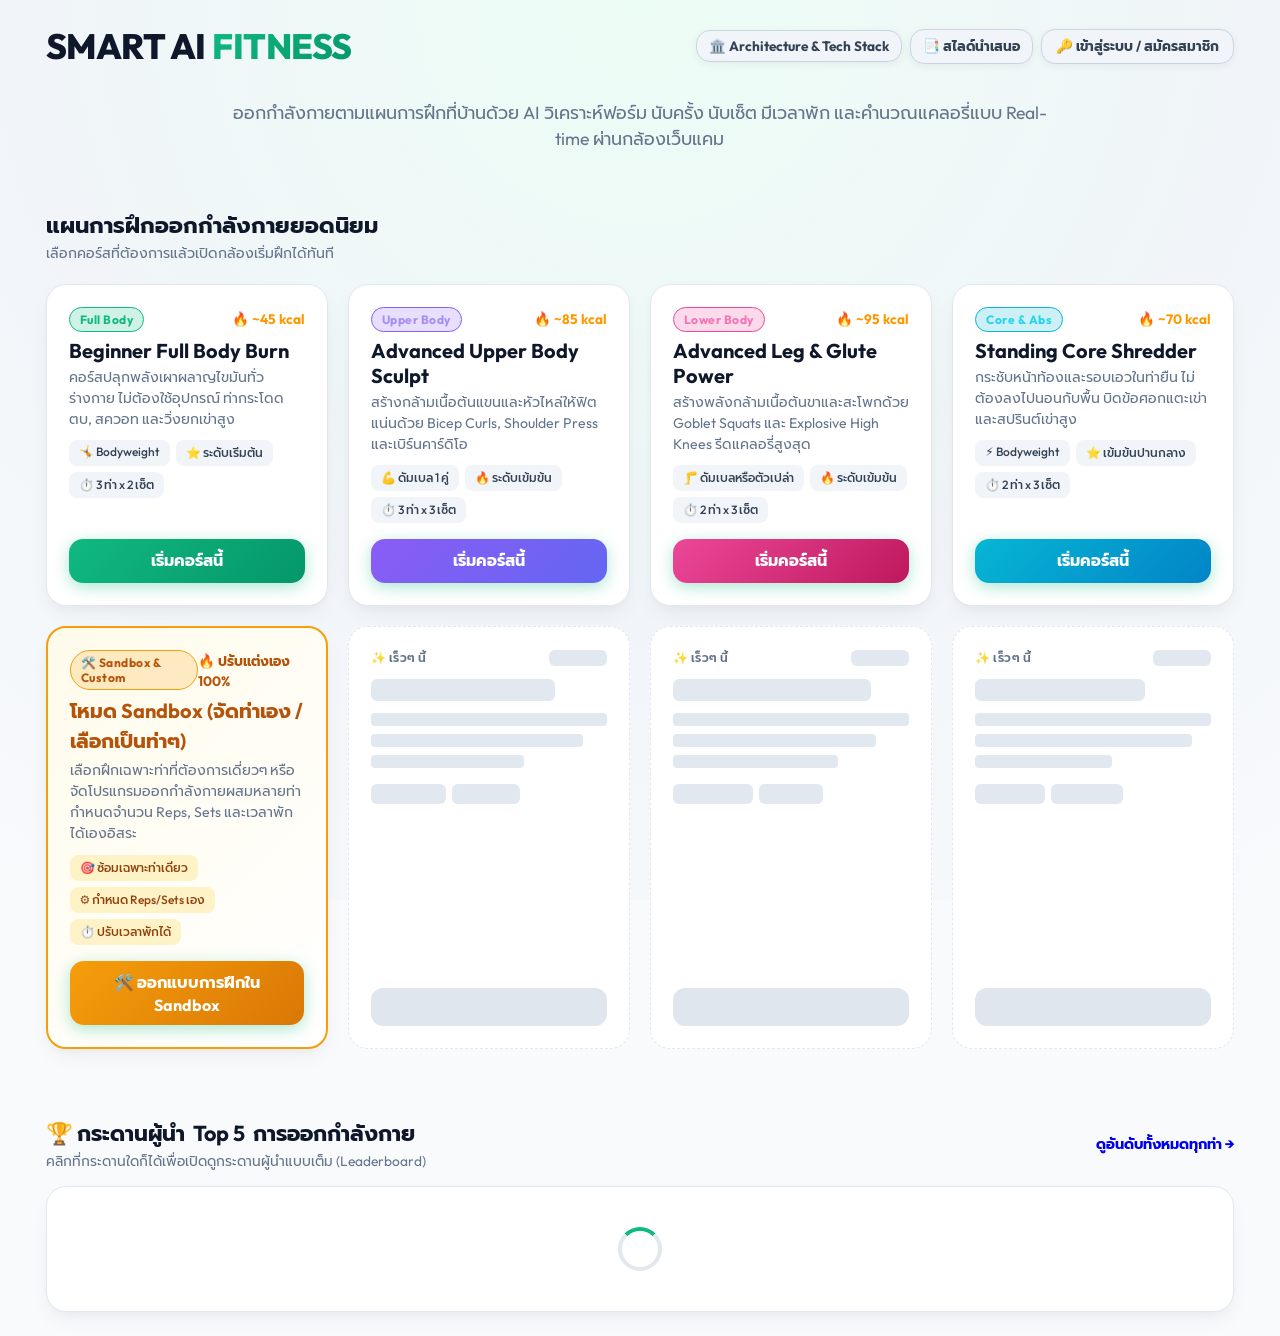
==== commit ae8a07da: "feat: enhance AI pose detection accuracy, implement Sandbox mode, optimize database indexing, and up" ====
--- a/frontend/index.html
+++ b/frontend/index.html
@@ -37,14 +37,11 @@
 
     <!-- แนะนำคอร์สออกกำลังกาย (Workout Routine Catalog) -->
     <div style="margin-top: 24px; text-align: left;">
-      <div class="section-header-row" style="display:flex; justify-content:space-between; align-items:flex-end; margin-bottom:12px; flex-wrap:wrap; gap:8px;">
+      <div class="section-header-row" style="margin-bottom:12px;">
         <div>
           <h2 style="font-size:1.4rem; color:var(--text); margin:0;">แผนการฝึกออกกำลังกายยอดนิยม</h2>
           <span style="font-size:0.88rem; color:var(--muted);">เลือกคอร์สที่ต้องการแล้วเปิดกล้องเริ่มฝึกได้ทันที</span>
         </div>
-        <a class="btn btn-primary" href="pages/play.html" style="padding:8px 18px; font-size:0.9rem;">
-          เข้าสู่โหมดฝึกซ้อมทันที
-        </a>
       </div>
 
       <div class="course-catalog-grid" id="course-catalog">
@@ -143,18 +140,109 @@
             เริ่มคอร์สนี้
           </a>
         </div>
+
+        <!-- 5. Sandbox Workout Studio Card -->
+        <div class="course-card" style="border: 2px solid #f59e0b; background: linear-gradient(135deg, #fffbeb 0%, #ffffff 100%);">
+          <div>
+            <div style="display:flex; justify-content:space-between; align-items:center;">
+              <span class="course-card-badge" style="background:rgba(245, 158, 11, 0.2); color:#b45309; border:1px solid #f59e0b;">
+                🛠️ Sandbox & Custom
+              </span>
+              <span style="font-size:0.85rem; font-weight:700; color:#b45309;">🔥 ปรับแต่งเอง 100%</span>
+            </div>
+            <h3 class="course-card-title" style="color:#b45309;">โหมด Sandbox (จัดท่าเอง / เลือกเป็นท่าๆ)</h3>
+            <p class="course-card-desc">
+              เลือกฝึกเฉพาะท่าที่ต้องการเดี่ยวๆ หรือจัดโปรแกรมออกกำลังกายผสมหลายท่า กำหนดจำนวน Reps, Sets และเวลาพักได้เองอิสระ
+            </p>
+            <div class="course-meta-tags">
+              <span class="meta-tag" style="background:#fef3c7; color:#92400e;">🎯 ซ้อมเฉพาะท่าเดี่ยว</span>
+              <span class="meta-tag" style="background:#fef3c7; color:#92400e;">⚙️ กำหนด Reps/Sets เอง</span>
+              <span class="meta-tag" style="background:#fef3c7; color:#92400e;">⏱️ ปรับเวลาพักได้</span>
+            </div>
+          </div>
+          <a class="btn btn-primary" href="pages/play.html?mode=sandbox" style="width:100%; text-align:center; padding:10px; background:linear-gradient(135deg, #f59e0b, #d97706); border-color:#f59e0b; color:#ffffff;">
+            🛠️ ออกแบบการฝึกใน Sandbox
+          </a>
+        </div>
+
+        <!-- 6. Shadow Loading Placeholder 1 -->
+        <div class="course-card course-card-skeleton" aria-hidden="true">
+          <div>
+            <div style="display:flex; justify-content:space-between; align-items:center; margin-bottom:12px;">
+              <span class="course-card-skeleton-badge">✨ เร็วๆ นี้</span>
+              <div class="skeleton-box" style="width: 58px; height: 16px; border-radius: 6px;"></div>
+            </div>
+            <div class="skeleton-box" style="width: 78%; height: 22px; border-radius: 6px; margin-bottom: 12px;"></div>
+            <div class="skeleton-box" style="width: 100%; height: 13px; border-radius: 4px; margin-bottom: 8px;"></div>
+            <div class="skeleton-box" style="width: 90%; height: 13px; border-radius: 4px; margin-bottom: 8px;"></div>
+            <div class="skeleton-box" style="width: 65%; height: 13px; border-radius: 4px; margin-bottom: 16px;"></div>
+            <div style="display:flex; gap:6px; flex-wrap:wrap;">
+              <div class="skeleton-box" style="width: 75px; height: 20px; border-radius: 6px;"></div>
+              <div class="skeleton-box" style="width: 68px; height: 20px; border-radius: 6px;"></div>
+            </div>
+          </div>
+          <div style="margin-top:auto;">
+            <div class="skeleton-box skeleton-btn" style="width: 100%; height: 38px; border-radius: 12px;"></div>
+          </div>
+        </div>
+
+        <!-- 7. Shadow Loading Placeholder 2 -->
+        <div class="course-card course-card-skeleton" aria-hidden="true">
+          <div>
+            <div style="display:flex; justify-content:space-between; align-items:center; margin-bottom:12px;">
+              <span class="course-card-skeleton-badge">✨ เร็วๆ นี้</span>
+              <div class="skeleton-box" style="width: 58px; height: 16px; border-radius: 6px;"></div>
+            </div>
+            <div class="skeleton-box" style="width: 84%; height: 22px; border-radius: 6px; margin-bottom: 12px;"></div>
+            <div class="skeleton-box" style="width: 100%; height: 13px; border-radius: 4px; margin-bottom: 8px;"></div>
+            <div class="skeleton-box" style="width: 86%; height: 13px; border-radius: 4px; margin-bottom: 8px;"></div>
+            <div class="skeleton-box" style="width: 70%; height: 13px; border-radius: 4px; margin-bottom: 16px;"></div>
+            <div style="display:flex; gap:6px; flex-wrap:wrap;">
+              <div class="skeleton-box" style="width: 80px; height: 20px; border-radius: 6px;"></div>
+              <div class="skeleton-box" style="width: 64px; height: 20px; border-radius: 6px;"></div>
+            </div>
+          </div>
+          <div style="margin-top:auto;">
+            <div class="skeleton-box skeleton-btn" style="width: 100%; height: 38px; border-radius: 12px;"></div>
+          </div>
+        </div>
+
+        <!-- 8. Shadow Loading Placeholder 3 -->
+        <div class="course-card course-card-skeleton" aria-hidden="true">
+          <div>
+            <div style="display:flex; justify-content:space-between; align-items:center; margin-bottom:12px;">
+              <span class="course-card-skeleton-badge">✨ เร็วๆ นี้</span>
+              <div class="skeleton-box" style="width: 58px; height: 16px; border-radius: 6px;"></div>
+            </div>
+            <div class="skeleton-box" style="width: 72%; height: 22px; border-radius: 6px; margin-bottom: 12px;"></div>
+            <div class="skeleton-box" style="width: 100%; height: 13px; border-radius: 4px; margin-bottom: 8px;"></div>
+            <div class="skeleton-box" style="width: 92%; height: 13px; border-radius: 4px; margin-bottom: 8px;"></div>
+            <div class="skeleton-box" style="width: 58%; height: 13px; border-radius: 4px; margin-bottom: 16px;"></div>
+            <div style="display:flex; gap:6px; flex-wrap:wrap;">
+              <div class="skeleton-box" style="width: 70px; height: 20px; border-radius: 6px;"></div>
+              <div class="skeleton-box" style="width: 72px; height: 20px; border-radius: 6px;"></div>
+            </div>
+          </div>
+          <div style="margin-top:auto;">
+            <div class="skeleton-box skeleton-btn" style="width: 100%; height: 38px; border-radius: 12px;"></div>
+          </div>
+        </div>
       </div>
     </div>
 
-    <!-- ปุ่มลิงก์หน้าอื่นๆ -->
-    <div style="margin: 10px 0 20px; display: flex; justify-content: center; gap: 12px; flex-wrap: wrap;">
-      <a class="btn btn-secondary" href="pages/leaderboard.html" style="padding:10px 24px;">🏆 ดูกระดานผู้นำทั้งหมด</a>
-      <a class="btn btn-secondary" href="pages/presentation.html" style="padding:10px 24px; border-color: var(--accent2); color: var(--accent2);">📊 ดูสไลด์นำเสนอระบบ</a>
-    </div>
-
     <!-- กระดานอันดับผู้นำบนหน้า Index -->
-    <div style="margin-top: 14px;">
-      <h2 style="font-size:1.3rem; margin-bottom: 14px; text-align: center;">🏆 กระดานผู้นำ <span class="accent">Top 5</span> การออกกำลังกาย</h2>
+    <div style="margin-top: 28px; text-align: left;">
+      <div style="display:flex; justify-content:space-between; align-items:center; flex-wrap:wrap; gap:8px; margin-bottom:14px;">
+        <div>
+          <h2 style="font-size:1.35rem; margin:0; display:flex; align-items:center; gap:8px;">
+            🏆 กระดานผู้นำ <span class="accent">Top 5</span> การออกกำลังกาย
+          </h2>
+          <span style="font-size:0.86rem; color:var(--muted);">คลิกที่กระดานใดก็ได้เพื่อเปิดดูกระดานผู้นำแบบเต็ม (Leaderboard)</span>
+        </div>
+        <a href="pages/leaderboard.html" class="view-all-link" style="text-decoration:none; font-size:0.9rem; font-weight:700;">
+          ดูอันดับทั้งหมดทุกท่า →
+        </a>
+      </div>
       
       <div id="index-leaderboards-grid" style="display: grid; grid-template-columns: repeat(auto-fit, minmax(260px, 1fr)); gap: 16px;">
         <div class="card"><div class="spinner"></div></div>
@@ -427,6 +515,44 @@
     updateAuthUI();
     preloadModel().catch(() => {});
 
+    // เติมการ์ด Shadow Loading ให้แถวคอร์สออกกำลังกายเต็มแถวละ 4 การ์ดเสมอ
+    function ensureFullRowCourseSkeletons() {
+      const catalog = document.getElementById("course-catalog");
+      if (!catalog) return;
+      catalog.querySelectorAll(".course-card-skeleton").forEach(el => el.remove());
+      const realCards = catalog.querySelectorAll(".course-card:not(.course-card-skeleton)");
+      const remainder = realCards.length % 4;
+      if (remainder !== 0) {
+        const needed = 4 - remainder;
+        for (let i = 0; i < needed; i++) {
+          const skel = document.createElement("div");
+          skel.className = "course-card course-card-skeleton";
+          skel.setAttribute("aria-hidden", "true");
+          skel.innerHTML = `
+            <div>
+              <div style="display:flex; justify-content:space-between; align-items:center; margin-bottom:12px;">
+                <span class="course-card-skeleton-badge">✨ เร็วๆ นี้</span>
+                <div class="skeleton-box" style="width: 58px; height: 16px; border-radius: 6px;"></div>
+              </div>
+              <div class="skeleton-box" style="width: 78%; height: 22px; border-radius: 6px; margin-bottom: 12px;"></div>
+              <div class="skeleton-box" style="width: 100%; height: 13px; border-radius: 4px; margin-bottom: 8px;"></div>
+              <div class="skeleton-box" style="width: 90%; height: 13px; border-radius: 4px; margin-bottom: 8px;"></div>
+              <div class="skeleton-box" style="width: 65%; height: 13px; border-radius: 4px; margin-bottom: 16px;"></div>
+              <div style="display:flex; gap:6px; flex-wrap:wrap;">
+                <div class="skeleton-box" style="width: 75px; height: 20px; border-radius: 6px;"></div>
+                <div class="skeleton-box" style="width: 68px; height: 20px; border-radius: 6px;"></div>
+              </div>
+            </div>
+            <div style="margin-top:auto;">
+              <div class="skeleton-box skeleton-btn" style="width: 100%; height: 38px; border-radius: 12px;"></div>
+            </div>
+          `;
+          catalog.appendChild(skel);
+        }
+      }
+    }
+    ensureFullRowCourseSkeletons();
+
     // Render Top Leaderboard Tables
     const grid = document.getElementById("index-leaderboards-grid");
 
@@ -450,31 +576,43 @@
     try {
       const data = await fetchLeaderboards(5);
       grid.innerHTML = `
-        <div class="card" style="text-align:left;">
-          <h4 style="margin-bottom:10px; color:var(--accent); font-size:1.05rem; display:flex; align-items:center; gap:6px;">
-            <span>🏆</span> คะแนนและความพยายามรวมสูงสุด
-          </h4>
+        <div class="card leaderboard-preview-card" onclick="window.location.href='pages/leaderboard.html'" style="text-align:left;" title="คลิกเพื่อดูอันดับทั้งหมด">
+          <div style="display:flex; justify-content:space-between; align-items:center; margin-bottom:10px;">
+            <h4 style="margin:0; color:var(--accent); font-size:1.05rem; display:flex; align-items:center; gap:6px;">
+              <span>🏆</span> คะแนนรวมสูงสุด
+            </h4>
+            <span class="view-all-link">ดูทั้งหมด →</span>
+          </div>
           ${renderTable(data.overall, "score")}
         </div>
 
-        <div class="card" style="text-align:left;">
-          <h4 style="margin-bottom:10px; color:var(--accent2); font-size:1.05rem; display:flex; align-items:center; gap:6px;">
-            <span>🦵</span> Bodyweight Squats (ครั้ง)
-          </h4>
+        <div class="card leaderboard-preview-card" onclick="window.location.href='pages/leaderboard.html'" style="text-align:left;" title="คลิกเพื่อดูอันดับทั้งหมด">
+          <div style="display:flex; justify-content:space-between; align-items:center; margin-bottom:10px;">
+            <h4 style="margin:0; color:var(--accent2); font-size:1.05rem; display:flex; align-items:center; gap:6px;">
+              <span>🦵</span> Bodyweight Squats
+            </h4>
+            <span class="view-all-link">ดูทั้งหมด →</span>
+          </div>
           ${renderTable(data.squats || data.dab, "count")}
         </div>
 
-        <div class="card" style="text-align:left;">
-          <h4 style="margin-bottom:10px; color:#a78bfa; font-size:1.05rem; display:flex; align-items:center; gap:6px;">
-            <span>⭐</span> Jumping Jacks (ครั้ง)
-          </h4>
+        <div class="card leaderboard-preview-card" onclick="window.location.href='pages/leaderboard.html'" style="text-align:left;" title="คลิกเพื่อดูอันดับทั้งหมด">
+          <div style="display:flex; justify-content:space-between; align-items:center; margin-bottom:10px;">
+            <h4 style="margin:0; color:#a78bfa; font-size:1.05rem; display:flex; align-items:center; gap:6px;">
+              <span>⭐</span> Jumping Jacks
+            </h4>
+            <span class="view-all-link">ดูทั้งหมด →</span>
+          </div>
           ${renderTable(data.jumping_jacks, "count")}
         </div>
 
-        <div class="card" style="text-align:left;">
-          <h4 style="margin-bottom:10px; color:#f472b6; font-size:1.05rem; display:flex; align-items:center; gap:6px;">
-            <span>🏃</span> High Knees (ครั้ง)
-          </h4>
+        <div class="card leaderboard-preview-card" onclick="window.location.href='pages/leaderboard.html'" style="text-align:left;" title="คลิกเพื่อดูอันดับทั้งหมด">
+          <div style="display:flex; justify-content:space-between; align-items:center; margin-bottom:10px;">
+            <h4 style="margin:0; color:#f472b6; font-size:1.05rem; display:flex; align-items:center; gap:6px;">
+              <span>🏃</span> High Knees
+            </h4>
+            <span class="view-all-link">ดูทั้งหมด →</span>
+          </div>
           ${renderTable(data.high_knees, "count")}
         </div>
       `;
--- a/frontend/css/style.css
+++ b/frontend/css/style.css
@@ -600,6 +600,90 @@
   margin-top: auto;
 }
 
+/* ═══ Shadow Loading / Skeleton Placeholder for Course Catalog ═══ */
+.course-card-skeleton {
+  background: var(--card) !important;
+  border: 1.5px dashed var(--border) !important;
+  border-radius: 20px;
+  padding: 22px;
+  display: flex;
+  flex-direction: column;
+  justify-content: space-between;
+  gap: 16px;
+  box-shadow: none !important;
+  transform: none !important;
+  cursor: default;
+  position: relative;
+  overflow: hidden;
+  min-height: 280px;
+}
+
+.course-card-skeleton::after {
+  content: "";
+  position: absolute;
+  inset: 0;
+  transform: translateX(-100%);
+  background: linear-gradient(
+    90deg,
+    rgba(255, 255, 255, 0) 0%,
+    rgba(226, 232, 240, 0.5) 50%,
+    rgba(255, 255, 255, 0) 100%
+  );
+  animation: courseSkeletonShimmer 1.8s infinite;
+  pointer-events: none;
+}
+
+@keyframes courseSkeletonShimmer {
+  0% { transform: translateX(-100%); }
+  100% { transform: translateX(100%); }
+}
+
+.skeleton-box {
+  background: #e2e8f0;
+  border-radius: 8px;
+  position: relative;
+  overflow: hidden;
+}
+
+.skeleton-btn {
+  background: #cbd5e1;
+  opacity: 0.6;
+}
+
+.course-card-skeleton-badge {
+  font-size: 0.75rem;
+  color: var(--muted);
+  font-weight: 600;
+  letter-spacing: 0.5px;
+  display: inline-flex;
+  align-items: center;
+  gap: 4px;
+}
+
+/* ═══ Clickable Leaderboard Preview Cards ═══ */
+.leaderboard-preview-card {
+  transition: all 0.25s cubic-bezier(0.4, 0, 0.2, 1);
+  cursor: pointer;
+  position: relative;
+}
+.leaderboard-preview-card:hover {
+  transform: translateY(-4px);
+  border-color: var(--accent) !important;
+  box-shadow: 0 12px 28px -4px rgba(16, 185, 129, 0.18) !important;
+}
+.leaderboard-preview-card .view-all-link {
+  font-size: 0.78rem;
+  color: var(--accent);
+  font-weight: 700;
+  display: inline-flex;
+  align-items: center;
+  gap: 2px;
+  transition: transform 0.2s ease;
+}
+.leaderboard-preview-card:hover .view-all-link {
+  transform: translateX(3px);
+}
+
 /* ═══ Modern Button Hover Effects & Shimmer Animation ═══ */
 .btn-hero-cta {
   padding: 12px 24px !important;
@@ -940,6 +1024,59 @@
   flex: 1; 
 }
 
+.btn-back-mode {
+  width: 100%;
+  display: flex;
+  align-items: center;
+  justify-content: center;
+  gap: 8px;
+  padding: 12px 18px;
+  border-radius: 14px;
+  font-size: 0.95rem;
+  font-weight: 700;
+  border: 1.5px solid #cbd5e1;
+  background: #f8fafc;
+  color: #334155;
+  cursor: pointer;
+  transition: all 0.2s cubic-bezier(0.4, 0, 0.2, 1);
+  box-shadow: 0 1px 3px rgba(0, 0, 0, 0.04);
+}
+.btn-back-mode:hover {
+  background: #f1f5f9;
+  border-color: #94a3b8;
+  color: #0f172a;
+  transform: translateY(-1px);
+  box-shadow: 0 4px 12px rgba(0, 0, 0, 0.08);
+}
+.btn-back-mode:active {
+  transform: translateY(1px);
+}
+
+.btn-close-modal-icon {
+  position: absolute;
+  top: 14px;
+  right: 16px;
+  width: 34px;
+  height: 34px;
+  border-radius: 50%;
+  border: 1px solid #e2e8f0;
+  background: #f8fafc;
+  color: #64748b;
+  display: flex;
+  align-items: center;
+  justify-content: center;
+  font-size: 1.1rem;
+  font-weight: bold;
+  cursor: pointer;
+  transition: all 0.2s ease;
+  z-index: 10;
+}
+.btn-close-modal-icon:hover {
+  background: #fee2e2;
+  border-color: #fca5a5;
+  color: #ef4444;
+}
+
 /* Countdown 3-2-1 Overlay */
 .countdown-overlay { 
   position: absolute; 
@@ -1003,6 +1140,250 @@
   cursor: pointer; 
 }
 
+/* ═══ Sandbox & Custom Workout Mode UI ═══ */
+.workout-mode-tabs {
+  display: flex;
+  background: var(--input-bg);
+  border: 1px solid var(--border);
+  border-radius: 14px;
+  padding: 5px;
+  gap: 6px;
+  margin-bottom: 16px;
+}
+
+.mode-tab-btn {
+  flex: 1;
+  padding: 11px 16px;
+  border: 1px solid transparent;
+  background: transparent;
+  color: var(--muted);
+  font-family: inherit;
+  font-size: 0.95rem;
+  font-weight: 700;
+  border-radius: 10px;
+  cursor: pointer;
+  transition: all 0.25s cubic-bezier(0.4, 0, 0.2, 1);
+  display: inline-flex;
+  align-items: center;
+  justify-content: center;
+  gap: 8px;
+}
+
+.mode-tab-btn:hover {
+  color: var(--text);
+  background: rgba(0, 0, 0, 0.03);
+}
+
+.mode-tab-btn.active {
+  background: #ffffff;
+  color: var(--text);
+  box-shadow: 0 4px 14px rgba(15, 23, 42, 0.08);
+  border: 1px solid var(--border);
+}
+
+.mode-tab-btn.active.sandbox-tab {
+  color: #d97706;
+  border-color: #fde68a;
+  background: linear-gradient(135deg, #fffbeb 0%, #ffffff 100%);
+}
+
+.sandbox-subtabs {
+  display: flex;
+  gap: 8px;
+  margin-bottom: 14px;
+  border-bottom: 2px solid var(--border);
+  padding-bottom: 8px;
+}
+
+.sandbox-subtab-btn {
+  padding: 8px 16px;
+  border-radius: 8px;
+  border: 1px solid transparent;
+  background: transparent;
+  font-family: inherit;
+  font-size: 0.9rem;
+  font-weight: 600;
+  color: var(--muted);
+  cursor: pointer;
+  transition: all 0.2s;
+  display: inline-flex;
+  align-items: center;
+  gap: 6px;
+}
+
+.sandbox-subtab-btn:hover {
+  background: var(--input-bg);
+  color: var(--text);
+}
+
+.sandbox-subtab-btn.active {
+  background: #fff7ed;
+  border-color: #fdba74;
+  color: #ea580c;
+  font-weight: 700;
+}
+
+/* Exercise Grid Selector */
+.exercise-grid-picker {
+  display: grid;
+  grid-template-columns: repeat(auto-fit, minmax(200px, 1fr));
+  gap: 12px;
+  margin: 12px 0 16px;
+}
+
+.exercise-picker-card {
+  background: var(--input-bg);
+  border: 2px solid var(--border);
+  border-radius: 12px;
+  padding: 12px;
+  cursor: pointer;
+  transition: all 0.25s cubic-bezier(0.34, 1.56, 0.64, 1);
+  text-align: left;
+  display: flex;
+  flex-direction: column;
+  justify-content: space-between;
+  position: relative;
+}
+
+.exercise-picker-card:hover {
+  transform: translateY(-2px);
+  border-color: var(--accent2);
+  box-shadow: 0 6px 18px rgba(14, 165, 233, 0.12);
+}
+
+.exercise-picker-card.selected {
+  border-color: #f59e0b;
+  background: #fffbeb;
+  box-shadow: 0 6px 20px rgba(245, 158, 11, 0.16);
+}
+
+.exercise-picker-card .check-circle {
+  position: absolute;
+  top: 10px;
+  right: 10px;
+  width: 22px;
+  height: 22px;
+  border-radius: 50%;
+  border: 2px solid var(--border);
+  display: flex;
+  align-items: center;
+  justify-content: center;
+  font-size: 0.75rem;
+  background: #ffffff;
+  color: transparent;
+  transition: all 0.2s;
+}
+
+.exercise-picker-card.selected .check-circle {
+  background: #f59e0b;
+  border-color: #f59e0b;
+  color: #ffffff;
+  font-weight: bold;
+}
+
+.param-stepper {
+  display: flex;
+  align-items: center;
+  gap: 6px;
+  background: #ffffff;
+  border: 1px solid var(--border);
+  border-radius: 10px;
+  padding: 4px 8px;
+}
+
+.param-btn {
+  width: 28px;
+  height: 28px;
+  border-radius: 6px;
+  border: 1px solid var(--border);
+  background: var(--input-bg);
+  color: var(--text);
+  font-size: 1rem;
+  font-weight: bold;
+  cursor: pointer;
+  display: flex;
+  align-items: center;
+  justify-content: center;
+  transition: all 0.15s;
+}
+
+.param-btn:hover {
+  background: var(--accent);
+  color: #ffffff;
+  border-color: var(--accent);
+}
+
+.param-input {
+  width: 50px;
+  text-align: center;
+  border: none;
+  font-size: 1.05rem;
+  font-weight: 700;
+  color: var(--text);
+  background: transparent;
+  outline: none;
+}
+
+.quick-chip {
+  padding: 4px 10px;
+  border-radius: 999px;
+  font-size: 0.78rem;
+  font-weight: 600;
+  border: 1px solid var(--border);
+  background: #ffffff;
+  color: var(--muted);
+  cursor: pointer;
+  transition: all 0.15s;
+}
+
+.quick-chip:hover, .quick-chip.active {
+  background: #fff7ed;
+  border-color: #f59e0b;
+  color: #b45309;
+}
+
+.routine-builder-queue {
+  display: flex;
+  flex-direction: column;
+  gap: 8px;
+  margin: 12px 0;
+  max-height: 320px;
+  overflow-y: auto;
+  padding-right: 4px;
+}
+
+.queue-item {
+  display: flex;
+  align-items: center;
+  justify-content: space-between;
+  padding: 10px 14px;
+  background: #ffffff;
+  border: 1px solid var(--border);
+  border-radius: 10px;
+  gap: 12px;
+  transition: all 0.2s;
+}
+
+.queue-item:hover {
+  border-color: var(--accent2);
+}
+
+.queue-actions button {
+  padding: 4px 8px;
+  border-radius: 6px;
+  border: 1px solid var(--border);
+  background: var(--input-bg);
+  cursor: pointer;
+  font-size: 0.8rem;
+  transition: all 0.15s;
+}
+
+.queue-actions button:hover {
+  background: #fee2e2;
+  border-color: #ef4444;
+  color: #b91c1c;
+}
+
 /* ═══ Global Responsive Adjustments ═══ */
 @media (max-width: 860px) {
   .play-layout { 
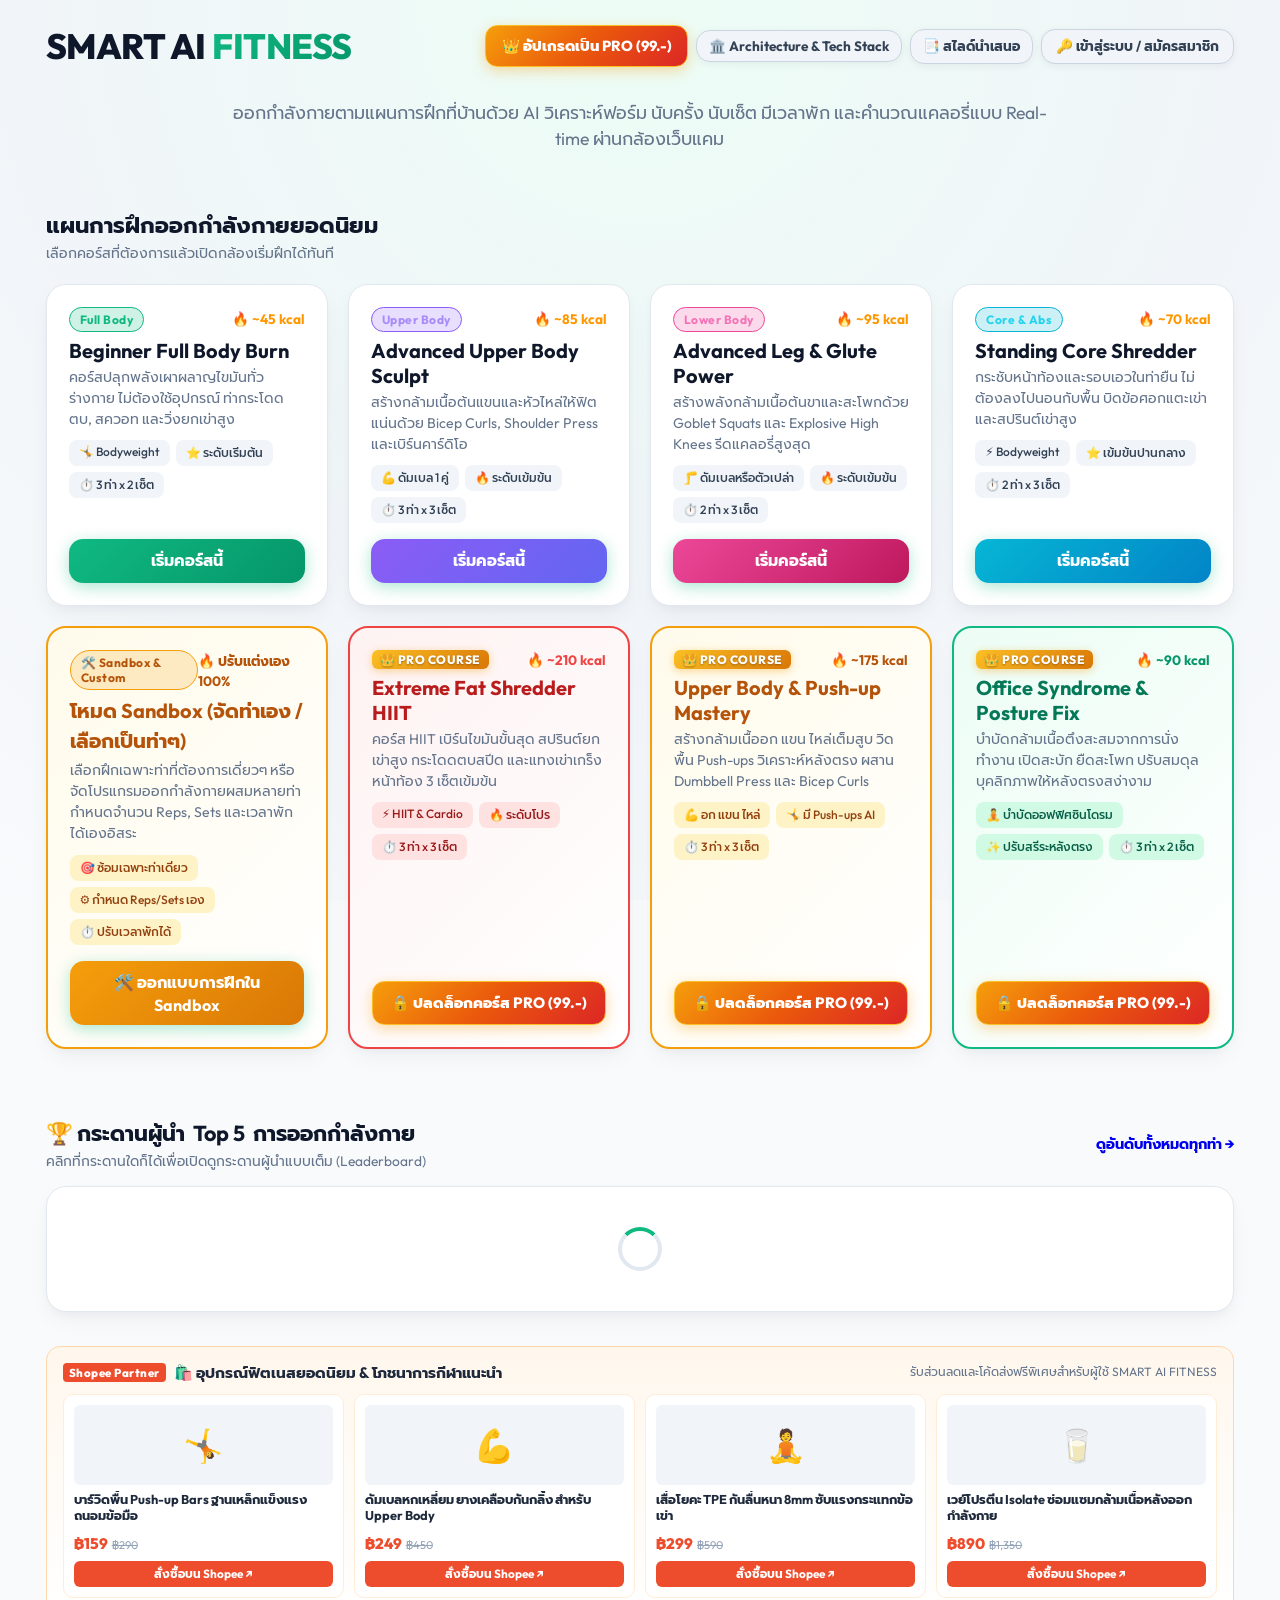
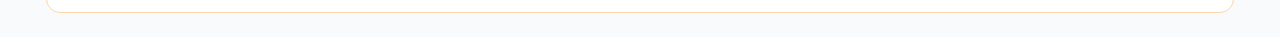
==== commit bfda71ad: "feat: implement Commercial Launch Plan - Push-ups, Pro subscription, PromptPay simulation & Shopee a" ====
--- a/frontend/index.html
+++ b/frontend/index.html
@@ -13,6 +13,8 @@
       <h1 style="font-size:2.2rem; margin:0; text-align:left;">SMART AI <span class="accent">FITNESS</span></h1>
       
       <div style="display:flex; align-items:center; gap:8px; flex-wrap:wrap;">
+        <button class="btn btn-upgrade-pro" id="btn-header-upgrade-pro" style="padding:6px 14px; font-size:0.85rem;" title="อัปเกรดเป็น SMART AI FITNESS PRO">👑 อัปเกรดเป็น PRO (99.-)</button>
+        <span id="header-pro-badge" class="badge-pro hidden" style="font-size:0.85rem; padding:4px 10px;">👑 PRO MEMBER</span>
         <a href="pages/architecture.html" class="btn btn-secondary" style="padding:6px 12px; font-size:0.85rem; text-decoration:none;">🏛️ Architecture & Tech Stack</a>
         <a href="pages/presentation.html" class="btn btn-secondary" style="padding:6px 12px; font-size:0.85rem; text-decoration:none;">📑 สไลด์นำเสนอ</a>
         <div id="user-session-bar">
@@ -165,66 +167,81 @@
           </a>
         </div>
 
-        <!-- 6. Shadow Loading Placeholder 1 -->
-        <div class="course-card course-card-skeleton" aria-hidden="true">
+        <!-- 6. PRO Course 1: Extreme Fat Shredder HIIT -->
+        <div class="course-card course-pro-card" style="border: 2px solid #ef4444; background: linear-gradient(135deg, #fef2f2 0%, #ffffff 100%);">
           <div>
-            <div style="display:flex; justify-content:space-between; align-items:center; margin-bottom:12px;">
-              <span class="course-card-skeleton-badge">✨ เร็วๆ นี้</span>
-              <div class="skeleton-box" style="width: 58px; height: 16px; border-radius: 6px;"></div>
-            </div>
-            <div class="skeleton-box" style="width: 78%; height: 22px; border-radius: 6px; margin-bottom: 12px;"></div>
-            <div class="skeleton-box" style="width: 100%; height: 13px; border-radius: 4px; margin-bottom: 8px;"></div>
-            <div class="skeleton-box" style="width: 90%; height: 13px; border-radius: 4px; margin-bottom: 8px;"></div>
-            <div class="skeleton-box" style="width: 65%; height: 13px; border-radius: 4px; margin-bottom: 16px;"></div>
-            <div style="display:flex; gap:6px; flex-wrap:wrap;">
-              <div class="skeleton-box" style="width: 75px; height: 20px; border-radius: 6px;"></div>
-              <div class="skeleton-box" style="width: 68px; height: 20px; border-radius: 6px;"></div>
-            </div>
-          </div>
-          <div style="margin-top:auto;">
-            <div class="skeleton-box skeleton-btn" style="width: 100%; height: 38px; border-radius: 12px;"></div>
-          </div>
-        </div>
-
-        <!-- 7. Shadow Loading Placeholder 2 -->
-        <div class="course-card course-card-skeleton" aria-hidden="true">
+            <div style="display:flex; justify-content:space-between; align-items:center;">
+              <span class="badge-pro">
+                👑 PRO COURSE
+              </span>
+              <span style="font-size:0.85rem; font-weight:700; color:#ef4444;">🔥 ~210 kcal</span>
+            </div>
+            <h3 class="course-card-title" style="color:#b91c1c;">Extreme Fat Shredder HIIT</h3>
+            <p class="course-card-desc">
+              คอร์ส HIIT เบิร์นไขมันขั้นสุด สปรินต์ยกเข่าสูง กระโดดตบสปีด และแทงเข่าเกร็งหน้าท้อง 3 เซ็ตเข้มข้น
+            </p>
+            <div class="course-meta-tags">
+              <span class="meta-tag" style="background:#fee2e2; color:#991b1b;">⚡ HIIT & Cardio</span>
+              <span class="meta-tag" style="background:#fee2e2; color:#991b1b;">🔥 ระดับโปร</span>
+              <span class="meta-tag" style="background:#fee2e2; color:#991b1b;">⏱️ 3 ท่า x 3 เซ็ต</span>
+            </div>
+          </div>
+          <div class="course-action-container" data-course="pro_hiit_shredder">
+            <button class="btn btn-upgrade-pro btn-pro-paywall" data-course="pro_hiit_shredder" style="width:100%; text-align:center; padding:10px; justify-content:center;">
+              🔒 ปลดล็อกคอร์ส PRO (99.-)
+            </button>
+          </div>
+        </div>
+
+        <!-- 7. PRO Course 2: Upper Body & Push-up Mastery -->
+        <div class="course-card course-pro-card" style="border: 2px solid #f59e0b; background: linear-gradient(135deg, #fffbeb 0%, #ffffff 100%);">
           <div>
-            <div style="display:flex; justify-content:space-between; align-items:center; margin-bottom:12px;">
-              <span class="course-card-skeleton-badge">✨ เร็วๆ นี้</span>
-              <div class="skeleton-box" style="width: 58px; height: 16px; border-radius: 6px;"></div>
-            </div>
-            <div class="skeleton-box" style="width: 84%; height: 22px; border-radius: 6px; margin-bottom: 12px;"></div>
-            <div class="skeleton-box" style="width: 100%; height: 13px; border-radius: 4px; margin-bottom: 8px;"></div>
-            <div class="skeleton-box" style="width: 86%; height: 13px; border-radius: 4px; margin-bottom: 8px;"></div>
-            <div class="skeleton-box" style="width: 70%; height: 13px; border-radius: 4px; margin-bottom: 16px;"></div>
-            <div style="display:flex; gap:6px; flex-wrap:wrap;">
-              <div class="skeleton-box" style="width: 80px; height: 20px; border-radius: 6px;"></div>
-              <div class="skeleton-box" style="width: 64px; height: 20px; border-radius: 6px;"></div>
-            </div>
-          </div>
-          <div style="margin-top:auto;">
-            <div class="skeleton-box skeleton-btn" style="width: 100%; height: 38px; border-radius: 12px;"></div>
-          </div>
-        </div>
-
-        <!-- 8. Shadow Loading Placeholder 3 -->
-        <div class="course-card course-card-skeleton" aria-hidden="true">
+            <div style="display:flex; justify-content:space-between; align-items:center;">
+              <span class="badge-pro">
+                👑 PRO COURSE
+              </span>
+              <span style="font-size:0.85rem; font-weight:700; color:#b45309;">🔥 ~175 kcal</span>
+            </div>
+            <h3 class="course-card-title" style="color:#b45309;">Upper Body & Push-up Mastery</h3>
+            <p class="course-card-desc">
+              สร้างกล้ามเนื้ออก แขน ไหล่เต็มสูบ วิดพื้น Push-ups วิเคราะห์หลังตรง ผสาน Dumbbell Press และ Bicep Curls
+            </p>
+            <div class="course-meta-tags">
+              <span class="meta-tag" style="background:#fef3c7; color:#92400e;">💪 อก แขน ไหล่</span>
+              <span class="meta-tag" style="background:#fef3c7; color:#92400e;">🤸 มี Push-ups AI</span>
+              <span class="meta-tag" style="background:#fef3c7; color:#92400e;">⏱️ 3 ท่า x 3 เซ็ต</span>
+            </div>
+          </div>
+          <div class="course-action-container" data-course="pro_upper_mastery">
+            <button class="btn btn-upgrade-pro btn-pro-paywall" data-course="pro_upper_mastery" style="width:100%; text-align:center; padding:10px; justify-content:center;">
+              🔒 ปลดล็อกคอร์ส PRO (99.-)
+            </button>
+          </div>
+        </div>
+
+        <!-- 8. PRO Course 3: Office Syndrome Relief & Posture Fix -->
+        <div class="course-card course-pro-card" style="border: 2px solid #10b981; background: linear-gradient(135deg, #ecfdf5 0%, #ffffff 100%);">
           <div>
-            <div style="display:flex; justify-content:space-between; align-items:center; margin-bottom:12px;">
-              <span class="course-card-skeleton-badge">✨ เร็วๆ นี้</span>
-              <div class="skeleton-box" style="width: 58px; height: 16px; border-radius: 6px;"></div>
-            </div>
-            <div class="skeleton-box" style="width: 72%; height: 22px; border-radius: 6px; margin-bottom: 12px;"></div>
-            <div class="skeleton-box" style="width: 100%; height: 13px; border-radius: 4px; margin-bottom: 8px;"></div>
-            <div class="skeleton-box" style="width: 92%; height: 13px; border-radius: 4px; margin-bottom: 8px;"></div>
-            <div class="skeleton-box" style="width: 58%; height: 13px; border-radius: 4px; margin-bottom: 16px;"></div>
-            <div style="display:flex; gap:6px; flex-wrap:wrap;">
-              <div class="skeleton-box" style="width: 70px; height: 20px; border-radius: 6px;"></div>
-              <div class="skeleton-box" style="width: 72px; height: 20px; border-radius: 6px;"></div>
-            </div>
-          </div>
-          <div style="margin-top:auto;">
-            <div class="skeleton-box skeleton-btn" style="width: 100%; height: 38px; border-radius: 12px;"></div>
+            <div style="display:flex; justify-content:space-between; align-items:center;">
+              <span class="badge-pro">
+                👑 PRO COURSE
+              </span>
+              <span style="font-size:0.85rem; font-weight:700; color:#059669;">🔥 ~90 kcal</span>
+            </div>
+            <h3 class="course-card-title" style="color:#047857;">Office Syndrome & Posture Fix</h3>
+            <p class="course-card-desc">
+              บำบัดกล้ามเนื้อตึงสะสมจากการนั่งทำงาน เปิดสะบัก ยืดสะโพก ปรับสมดุลบุคลิกภาพให้หลังตรงสง่างาม
+            </p>
+            <div class="course-meta-tags">
+              <span class="meta-tag" style="background:#d1fae5; color:#065f46;">🧘 บำบัดออฟฟิศซินโดรม</span>
+              <span class="meta-tag" style="background:#d1fae5; color:#065f46;">✨ ปรับสรีระหลังตรง</span>
+              <span class="meta-tag" style="background:#d1fae5; color:#065f46;">⏱️ 3 ท่า x 2 เซ็ต</span>
+            </div>
+          </div>
+          <div class="course-action-container" data-course="pro_office_syndrome">
+            <button class="btn btn-upgrade-pro btn-pro-paywall" data-course="pro_office_syndrome" style="width:100%; text-align:center; padding:10px; justify-content:center;">
+              🔒 ปลดล็อกคอร์ส PRO (99.-)
+            </button>
           </div>
         </div>
       </div>
@@ -246,6 +263,165 @@
       
       <div id="index-leaderboards-grid" style="display: grid; grid-template-columns: repeat(auto-fit, minmax(260px, 1fr)); gap: 16px;">
         <div class="card"><div class="spinner"></div></div>
+      </div>
+    </div>
+
+    <!-- 🛍️ Shopee Affiliate Recommendation Banner (สำหรับ Free Tier - ซ่อนอัตโนมัติสำหรับสมาชิก Pro) -->
+    <div class="shopee-affiliate-section" id="index-shopee-banner">
+      <div class="shopee-header-row">
+        <div style="display:flex; align-items:center; gap:8px;">
+          <span class="shopee-tag">Shopee Partner</span>
+          <strong style="font-size:0.95rem; color:#1e293b;">🛍️ อุปกรณ์ฟิตเนสยอดนิยม & โภชนาการกีฬาแนะนำ</strong>
+        </div>
+        <span style="font-size:0.75rem; color:var(--muted);">รับส่วนลดและโค้ดส่งฟรีพิเศษสำหรับผู้ใช้ SMART AI FITNESS</span>
+      </div>
+
+      <div class="shopee-products-grid">
+        <a href="https://shopee.co.th/search?keyword=push%20up%20bar" target="_blank" rel="noopener noreferrer" class="shopee-product-card">
+          <div class="shopee-product-img">🤸</div>
+          <div class="shopee-product-title">บาร์วิดพื้น Push-up Bars ฐานเหล็กแข็งแรง ถนอมข้อมือ</div>
+          <div class="shopee-price-row">
+            <span class="shopee-price">฿159</span>
+            <span class="shopee-price-original">฿290</span>
+          </div>
+          <span class="shopee-btn">สั่งซื้อบน Shopee ↗</span>
+        </a>
+
+        <a href="https://shopee.co.th/search?keyword=dumbbells" target="_blank" rel="noopener noreferrer" class="shopee-product-card">
+          <div class="shopee-product-img">💪</div>
+          <div class="shopee-product-title">ดัมเบลหกเหลี่ยม ยางเคลือบกันกลิ้ง สำหรับ Upper Body</div>
+          <div class="shopee-price-row">
+            <span class="shopee-price">฿249</span>
+            <span class="shopee-price-original">฿450</span>
+          </div>
+          <span class="shopee-btn">สั่งซื้อบน Shopee ↗</span>
+        </a>
+
+        <a href="https://shopee.co.th/search?keyword=yoga%20mat%20tpe" target="_blank" rel="noopener noreferrer" class="shopee-product-card">
+          <div class="shopee-product-img">🧘</div>
+          <div class="shopee-product-title">เสื่อโยคะ TPE กันลื่นหนา 8mm ซับแรงกระแทกข้อเข่า</div>
+          <div class="shopee-price-row">
+            <span class="shopee-price">฿299</span>
+            <span class="shopee-price-original">฿590</span>
+          </div>
+          <span class="shopee-btn">สั่งซื้อบน Shopee ↗</span>
+        </a>
+
+        <a href="https://shopee.co.th/search?keyword=whey%20protein%20isolate" target="_blank" rel="noopener noreferrer" class="shopee-product-card">
+          <div class="shopee-product-img">🥛</div>
+          <div class="shopee-product-title">เวย์โปรตีน Isolate ซ่อมแซมกล้ามเนื้อหลังออกกำลังกาย</div>
+          <div class="shopee-price-row">
+            <span class="shopee-price">฿890</span>
+            <span class="shopee-price-original">฿1,350</span>
+          </div>
+          <span class="shopee-btn">สั่งซื้อบน Shopee ↗</span>
+        </a>
+      </div>
+    </div>
+  </div>
+
+  <!-- ═══ Modal PromptPay Scan-to-Pay (จำลองระบบการชำระเงิน) ═══ -->
+  <div id="modal-promptpay" class="modal-backdrop hidden">
+    <div class="modal-card promptpay-modal-card">
+      <div class="promptpay-header">
+        <button type="button" class="btn-close-modal-icon btn-close-promptpay" style="color:#ffffff; top:12px; right:12px;">✕</button>
+        <div style="display:inline-flex; align-items:center; gap:8px; background:rgba(255,255,255,0.15); padding:4px 12px; border-radius:20px; margin-bottom:6px;">
+          <span style="font-size:1.1rem;">👑</span>
+          <span style="font-size:0.8rem; font-weight:700; letter-spacing:1px; text-transform:uppercase;">SMART AI FITNESS PRO</span>
+        </div>
+        <h3>สแกนจ่ายผ่าน Thai QR Payment</h3>
+        <p>ปลดล็อกคอร์สพิเศษ 3 คอร์ส + AI Voice Coach + ปิดโฆษณา 100%</p>
+      </div>
+
+      <div class="promptpay-body">
+        <div class="countdown-badge">
+          ⏱️ รหัสชำระเงินหมดอายุใน: <strong id="promptpay-timer">05:00</strong>
+        </div>
+
+        <!-- PromptPay QR Frame -->
+        <div class="qr-container">
+          <div class="qr-image-wrapper">
+            <svg width="200" height="200" viewBox="0 0 200 200" xmlns="http://www.w3.org/2000/svg">
+              <rect width="200" height="200" fill="#ffffff"/>
+              <!-- Corner 1 -->
+              <rect x="10" y="10" width="45" height="45" fill="#003b6f" rx="6"/>
+              <rect x="17" y="17" width="31" height="31" fill="#ffffff" rx="3"/>
+              <rect x="24" y="24" width="17" height="17" fill="#003b6f" rx="2"/>
+              <!-- Corner 2 -->
+              <rect x="145" y="10" width="45" height="45" fill="#003b6f" rx="6"/>
+              <rect x="152" y="17" width="31" height="31" fill="#ffffff" rx="3"/>
+              <rect x="159" y="24" width="17" height="17" fill="#003b6f" rx="2"/>
+              <!-- Corner 3 -->
+              <rect x="10" y="145" width="45" height="45" fill="#003b6f" rx="6"/>
+              <rect x="17" y="152" width="31" height="31" fill="#ffffff" rx="3"/>
+              <rect x="24" y="159" width="17" height="17" fill="#003b6f" rx="2"/>
+              <!-- Data Blocks Pattern -->
+              <g fill="#003b6f">
+                <rect x="65" y="15" width="10" height="10"/>
+                <rect x="85" y="15" width="10" height="10"/>
+                <rect x="105" y="15" width="10" height="10"/>
+                <rect x="125" y="15" width="10" height="10"/>
+                <rect x="65" y="35" width="20" height="10"/>
+                <rect x="110" y="35" width="15" height="10"/>
+                <rect x="15" y="65" width="10" height="20"/>
+                <rect x="35" y="65" width="15" height="10"/>
+                <rect x="65" y="65" width="10" height="10"/>
+                <rect x="85" y="65" width="25" height="10"/>
+                <rect x="120" y="65" width="10" height="10"/>
+                <rect x="145" y="65" width="15" height="10"/>
+                <rect x="170" y="65" width="15" height="20"/>
+                <rect x="15" y="95" width="20" height="10"/>
+                <rect x="45" y="95" width="10" height="10"/>
+                <rect x="145" y="95" width="20" height="10"/>
+                <rect x="175" y="95" width="10" height="10"/>
+                <rect x="15" y="115" width="10" height="15"/>
+                <rect x="35" y="115" width="15" height="15"/>
+                <rect x="65" y="115" width="10" height="10"/>
+                <rect x="125" y="115" width="10" height="10"/>
+                <rect x="150" y="115" width="20" height="10"/>
+                <rect x="65" y="145" width="15" height="10"/>
+                <rect x="90" y="145" width="20" height="10"/>
+                <rect x="120" y="145" width="15" height="10"/>
+                <rect x="145" y="145" width="10" height="10"/>
+                <rect x="165" y="145" width="20" height="10"/>
+                <rect x="65" y="165" width="10" height="20"/>
+                <rect x="85" y="165" width="20" height="10"/>
+                <rect x="115" y="165" width="25" height="10"/>
+                <rect x="150" y="165" width="10" height="20"/>
+                <rect x="170" y="165" width="15" height="10"/>
+              </g>
+              <circle cx="100" cy="100" r="22" fill="#ffffff" stroke="#003b6f" stroke-width="2"/>
+              <circle cx="100" cy="100" r="18" fill="#003b6f"/>
+              <text x="100" y="105" font-family="sans-serif" font-size="11" font-weight="bold" fill="#ffffff" text-anchor="middle">PRO</text>
+            </svg>
+            <div class="qr-scanner-line"></div>
+          </div>
+        </div>
+
+        <div class="price-tag-row">
+          <div style="text-align:left;">
+            <strong style="display:block; font-size:0.95rem; color:#1e293b;">SMART AI FITNESS PRO</strong>
+            <span class="price-period">แพ็กเกจ 30 วัน (ประหยัด 50% จาก 199.-)</span>
+          </div>
+          <div style="text-align:right;">
+            <span class="price-amount">฿99</span>
+            <span style="font-size:0.75rem; color:#64748b;">/เดือน</span>
+          </div>
+        </div>
+
+        <div class="promptpay-ref">
+          เลขอ้างอิง: <span id="promptpay-ref-text">PRO-2026-849201</span> · ปลายทาง: SMART AI FITNESS CO., LTD.
+        </div>
+
+        <button type="button" class="btn-demo-pay" id="btn-simulate-pay">
+          <span>📲 จำลองการสแกนจ่ายเงินสำเร็จ (Demo Payment)</span>
+        </button>
+        
+        <div id="promptpay-status-msg" class="notice hidden" style="margin-top:10px;"></div>
+
+        <button type="button" class="btn-cancel-pay btn-close-promptpay">
+          ชำระภายหลัง / ปิดหน้าต่าง
+        </button>
       </div>
     </div>
   </div>
@@ -360,7 +536,7 @@
 
   <script type="module">
     import { preloadModel } from "./js/pose.js";
-    import { fetchLeaderboards, loginUser, registerUser, updateUserProfile, getSavedSession, saveSession, clearSession } from "./js/api.js";
+    import { fetchLeaderboards, loginUser, registerUser, updateUserProfile, getSavedSession, saveSession, clearSession, isProUser, simulatePromptPayPayment } from "./js/api.js";
     import { getUserWeight, setUserWeight, getUserHeight, setUserHeight, calculateBMI } from "./js/calories.js";
 
     const $ = (id) => document.getElementById(id);
@@ -512,7 +688,181 @@
       }
     });
 
+    // ── Pro Subscription & PromptPay Scan-to-Pay Engine ──
+    let promptpayTimerInterval = null;
+
+    function triggerConfetti() {
+      const colors = ['#f59e0b', '#ef4444', '#10b981', '#3b82f6', '#8b5cf6', '#ec4899'];
+      const container = document.createElement('div');
+      container.style.position = 'fixed';
+      container.style.inset = '0';
+      container.style.pointerEvents = 'none';
+      container.style.zIndex = '99999';
+      document.body.appendChild(container);
+
+      for (let i = 0; i < 90; i++) {
+        const p = document.createElement('div');
+        const color = colors[Math.floor(Math.random() * colors.length)];
+        const size = Math.floor(Math.random() * 8 + 6);
+        p.style.position = 'absolute';
+        p.style.left = `${Math.random() * 100}vw`;
+        p.style.top = '-10px';
+        p.style.width = `${size}px`;
+        p.style.height = `${size * (Math.random() > 0.5 ? 1.5 : 1)}px`;
+        p.style.background = color;
+        p.style.borderRadius = Math.random() > 0.5 ? '50%' : '2px';
+        p.style.opacity = '1';
+        p.style.transform = `rotate(${Math.random() * 360}deg)`;
+        p.style.transition = `transform ${Math.random() * 2 + 1.8}s cubic-bezier(.25,1,.5,1), top ${Math.random() * 2 + 1.8}s ease-in, opacity ${Math.random() * 1.5 + 1.8}s ease-out`;
+        container.appendChild(p);
+
+        setTimeout(() => {
+          p.style.top = `${Math.random() * 40 + 70}vh`;
+          p.style.transform = `rotate(${Math.random() * 1080}deg) scale(${Math.random() * 0.8 + 0.4})`;
+          p.style.opacity = '0';
+        }, 20);
+      }
+
+      setTimeout(() => container.remove(), 4000);
+    }
+
+    function startPromptPayCountdown() {
+      if (promptpayTimerInterval) clearInterval(promptpayTimerInterval);
+      let secondsLeft = 300;
+      const timerEl = $("promptpay-timer");
+      const updateTimer = () => {
+        const m = Math.floor(secondsLeft / 60);
+        const s = secondsLeft % 60;
+        if (timerEl) timerEl.textContent = `${String(m).padStart(2, '0')}:${String(s).padStart(2, '0')}`;
+        if (secondsLeft <= 0) {
+          clearInterval(promptpayTimerInterval);
+          if (timerEl) timerEl.textContent = "หมดอายุ (กดใหม่เพื่อสร้าง QR)";
+        }
+        secondsLeft--;
+      };
+      updateTimer();
+      promptpayTimerInterval = setInterval(updateTimer, 1000);
+    }
+
+    function openPromptPayModal(courseKey = null) {
+      const modal = $("modal-promptpay");
+      if (!modal) return;
+      modal.classList.remove("hidden");
+      startPromptPayCountdown();
+      const refEl = $("promptpay-ref-text");
+      if (refEl) {
+        refEl.textContent = "PRO-2026-" + Math.floor(100000 + Math.random() * 900000);
+      }
+      const statusMsg = $("promptpay-status-msg");
+      if (statusMsg) {
+        statusMsg.classList.add("hidden");
+        statusMsg.textContent = "";
+      }
+      const btnPay = $("btn-simulate-pay");
+      if (btnPay) {
+        btnPay.disabled = false;
+        btnPay.innerHTML = `<span>📲 จำลองการสแกนจ่ายเงินสำเร็จ (Demo Payment)</span>`;
+      }
+    }
+
+    function closePromptPayModal() {
+      if (promptpayTimerInterval) clearInterval(promptpayTimerInterval);
+      $("modal-promptpay")?.classList.add("hidden");
+    }
+
+    $("btn-header-upgrade-pro")?.addEventListener("click", () => openPromptPayModal());
+    document.querySelectorAll(".btn-close-promptpay").forEach(btn => {
+      btn.addEventListener("click", closePromptPayModal);
+    });
+
+    $("btn-simulate-pay")?.addEventListener("click", async () => {
+      const btn = $("btn-simulate-pay");
+      const statusMsg = $("promptpay-status-msg");
+      if (btn) {
+        btn.disabled = true;
+        btn.innerHTML = `<span class="spinner" style="width:18px;height:18px;display:inline-block;vertical-align:middle;margin-right:8px;border-width:2px;"></span> กำลังตรวจสอบยอดชำระกับระบบธนาคาร...`;
+      }
+      try {
+        const result = await simulatePromptPayPayment({ plan: "monthly", amount: 99 });
+        triggerConfetti();
+        if (statusMsg) {
+          statusMsg.className = "notice";
+          statusMsg.style.background = "#ecfdf5";
+          statusMsg.style.color = "#059669";
+          statusMsg.style.borderColor = "#10b981";
+          statusMsg.innerHTML = `🎉 <strong>ชำระเงินสำเร็จ!</strong> ปลดล็อก SMART AI FITNESS PRO เรียบร้อย (เลขอ้างอิง: ${result.refCode}) ขอบคุณที่สนับสนุนครับ!`;
+          statusMsg.classList.remove("hidden");
+        }
+        updateProUI();
+        setTimeout(() => {
+          closePromptPayModal();
+        }, 1600);
+      } catch (err) {
+        if (statusMsg) {
+          statusMsg.className = "notice";
+          statusMsg.style.background = "#fef2f2";
+          statusMsg.style.color = "#dc2626";
+          statusMsg.innerHTML = `❌ การตรวจสอบล้มเหลว: ${err.message}`;
+          statusMsg.classList.remove("hidden");
+        }
+        if (btn) {
+          btn.disabled = false;
+          btn.innerHTML = `<span>📲 ลองใหม่อีกครั้ง</span>`;
+        }
+      }
+    });
+
+    function updateProUI() {
+      const isPro = isProUser();
+      const body = document.body;
+      const upgradeBtn = $("btn-header-upgrade-pro");
+      const proBadge = $("header-pro-badge");
+      const shopeeBanner = $("index-shopee-banner");
+
+      if (isPro) {
+        body.classList.add("is-pro-member");
+        if (upgradeBtn) upgradeBtn.classList.add("hidden");
+        if (proBadge) proBadge.classList.remove("hidden");
+        if (shopeeBanner) shopeeBanner.classList.add("hidden");
+
+        // ปลดล็อกปุ่มสำหรับคอร์ส Pro ทั้ง 3 คอร์ส
+        document.querySelectorAll(".course-action-container").forEach(el => {
+          const cKey = el.dataset.course;
+          if (cKey && cKey.startsWith("pro_")) {
+            el.innerHTML = `
+              <a class="btn btn-primary" href="pages/play.html?course=${cKey}" style="width:100%; text-align:center; padding:10px; background:linear-gradient(135deg, #10b981, #059669); border-color:#10b981;">
+                เริ่มคอร์สนี้
+              </a>
+            `;
+          }
+        });
+      } else {
+        body.classList.remove("is-pro-member");
+        if (upgradeBtn) upgradeBtn.classList.remove("hidden");
+        if (proBadge) proBadge.classList.add("hidden");
+        if (shopeeBanner) shopeeBanner.classList.remove("hidden");
+
+        // ล็อกคอร์ส Pro สำหรับผู้ใช้ Free
+        document.querySelectorAll(".course-action-container").forEach(el => {
+          const cKey = el.dataset.course;
+          if (cKey && cKey.startsWith("pro_")) {
+            el.innerHTML = `
+              <button class="btn btn-upgrade-pro btn-pro-paywall" data-course="${cKey}" style="width:100%; text-align:center; padding:10px; justify-content:center;">
+                🔒 ปลดล็อกคอร์ส PRO (99.-)
+              </button>
+            `;
+            el.querySelector(".btn-pro-paywall")?.addEventListener("click", () => {
+              openPromptPayModal(cKey);
+            });
+          }
+        });
+      }
+    }
+
+    window.addEventListener("dd_pro_status_changed", updateProUI);
+
     updateAuthUI();
+    updateProUI();
     preloadModel().catch(() => {});
 
     // เติมการ์ด Shadow Loading ให้แถวคอร์สออกกำลังกายเต็มแถวละ 4 การ์ดเสมอ
@@ -562,14 +912,18 @@
       }
       return `<table class="board" style="font-size:0.9rem;">
         <tr><th>#</th><th>ชื่อผู้ออกกำลังกาย</th><th style="text-align:right">${type === "score" ? "คะแนน" : "ครั้ง"}</th></tr>
-        ${list.slice(0, 5).map((s, i) => `
+        ${list.slice(0, 5).map((s, i) => {
+          const isAthletePro = i < 2 || (s.nickname || "").toLowerCase().includes("pro") || (s.nickname || "").includes("โค้ช") || (s.nickname || "").includes("แชมป์");
+          const proBadgeTag = isAthletePro ? `<span class="badge-pro" style="font-size:0.65rem; padding:1px 5px; margin-left:4px;">👑 PRO</span>` : '';
+          return `
           <tr>
             <td>${["🥇","🥈","🥉"][i] ?? (i + 1)}</td>
-            <td><strong>${s.nickname}</strong></td>
+            <td><strong>${s.nickname}</strong>${proBadgeTag}</td>
             <td style="text-align:right; font-weight:700; color:var(--accent)">
               ${type === "score" ? Number(s.score).toFixed(0) : `${s.count ?? 0} ครั้ง`}
             </td>
-          </tr>`).join("")}
+          </tr>`;
+        }).join("")}
       </table>`;
     }
 
--- a/frontend/css/style.css
+++ b/frontend/css/style.css
@@ -1473,3 +1473,327 @@
     padding: 3px 8px !important;
   }
 }
+
+/* ═══════════════════════════════════════════════════════════════════
+   👑 SMART AI FITNESS PRO & PROMPTPAY SCAN-TO-PAY STYLES
+   ═══════════════════════════════════════════════════════════════════ */
+
+/* Gold Pro Badges */
+.badge-pro {
+  display: inline-flex;
+  align-items: center;
+  gap: 4px;
+  background: linear-gradient(135deg, #fbbf24 0%, #d97706 100%);
+  color: #ffffff !important;
+  font-size: 0.75rem;
+  font-weight: 800;
+  padding: 2px 8px;
+  border-radius: 6px;
+  letter-spacing: 0.5px;
+  box-shadow: 0 2px 8px rgba(245, 158, 11, 0.4);
+  text-shadow: 0 1px 2px rgba(0, 0, 0, 0.3);
+  vertical-align: middle;
+}
+
+.btn-upgrade-pro {
+  background: linear-gradient(135deg, #f59e0b 0%, #ea580c 50%, #dc2626 100%) !important;
+  color: #ffffff !important;
+  font-weight: 800 !important;
+  border: 1px solid #fbbf24 !important;
+  box-shadow: 0 4px 14px rgba(245, 158, 11, 0.35) !important;
+  transition: all 0.25s cubic-bezier(0.16, 1, 0.3, 1) !important;
+  display: inline-flex !important;
+  align-items: center !important;
+  gap: 6px !important;
+  cursor: pointer;
+}
+
+.btn-upgrade-pro:hover {
+  transform: translateY(-2px) scale(1.02);
+  box-shadow: 0 6px 20px rgba(245, 158, 11, 0.55) !important;
+}
+
+.pro-locked-chip {
+  background: rgba(239, 68, 68, 0.12);
+  color: #ef4444;
+  border: 1px solid rgba(239, 68, 68, 0.3);
+  font-size: 0.72rem;
+  font-weight: 700;
+  padding: 2px 6px;
+  border-radius: 4px;
+}
+
+/* PromptPay Payment Modal */
+.promptpay-modal-card {
+  max-width: 440px !important;
+  background: #ffffff;
+  border-radius: 20px !important;
+  padding: 0 !important;
+  overflow: hidden;
+  box-shadow: 0 25px 50px -12px rgba(0, 0, 0, 0.25);
+}
+
+.promptpay-header {
+  background: linear-gradient(135deg, #003b6f 0%, #0066b2 100%);
+  color: #ffffff;
+  padding: 20px 24px;
+  text-align: center;
+  position: relative;
+}
+
+.promptpay-header h3 {
+  margin: 6px 0 2px;
+  font-size: 1.3rem;
+  font-weight: 800;
+  letter-spacing: 0.3px;
+}
+
+.promptpay-header p {
+  margin: 0;
+  font-size: 0.84rem;
+  opacity: 0.9;
+}
+
+.promptpay-body {
+  padding: 22px 24px;
+  text-align: center;
+  background: #f8fafc;
+}
+
+.qr-container {
+  background: #ffffff;
+  border-radius: 16px;
+  padding: 16px;
+  display: inline-block;
+  box-shadow: 0 4px 16px rgba(0, 0, 0, 0.08);
+  border: 2px solid #e2e8f0;
+  margin-bottom: 14px;
+  position: relative;
+}
+
+.qr-image-wrapper {
+  position: relative;
+  width: 200px;
+  height: 200px;
+  margin: 0 auto;
+  display: flex;
+  align-items: center;
+  justify-content: center;
+  background: #ffffff;
+}
+
+.qr-scanner-line {
+  position: absolute;
+  top: 0;
+  left: 0;
+  right: 0;
+  height: 3px;
+  background: linear-gradient(90deg, transparent, #0284c7, transparent);
+  box-shadow: 0 0 10px #0284c7;
+  animation: scanLine 2s ease-in-out infinite alternate;
+}
+
+@keyframes scanLine {
+  0% { top: 4px; }
+  100% { top: 196px; }
+}
+
+.price-tag-row {
+  display: flex;
+  justify-content: space-between;
+  align-items: center;
+  background: #ffffff;
+  padding: 12px 16px;
+  border-radius: 12px;
+  border: 1px solid #e2e8f0;
+  margin-bottom: 14px;
+}
+
+.price-amount {
+  font-size: 1.5rem;
+  font-weight: 800;
+  color: #003b6f;
+}
+
+.price-period {
+  font-size: 0.85rem;
+  color: #64748b;
+}
+
+.promptpay-ref {
+  font-family: ui-monospace, SFMono-Regular, Menlo, monospace;
+  font-size: 0.78rem;
+  color: #64748b;
+  margin-bottom: 14px;
+}
+
+.countdown-badge {
+  display: inline-flex;
+  align-items: center;
+  gap: 6px;
+  background: #fee2e2;
+  color: #dc2626;
+  font-size: 0.82rem;
+  font-weight: 700;
+  padding: 4px 10px;
+  border-radius: 20px;
+  margin-bottom: 16px;
+}
+
+.btn-demo-pay {
+  width: 100%;
+  padding: 12px;
+  font-size: 1rem;
+  font-weight: 800;
+  background: linear-gradient(135deg, #10b981 0%, #059669 100%);
+  color: #ffffff;
+  border: none;
+  border-radius: 12px;
+  box-shadow: 0 4px 12px rgba(16, 185, 129, 0.35);
+  cursor: pointer;
+  transition: all 0.2s;
+  display: flex;
+  align-items: center;
+  justify-content: center;
+  gap: 8px;
+}
+
+.btn-demo-pay:hover {
+  transform: translateY(-1px);
+  box-shadow: 0 6px 18px rgba(16, 185, 129, 0.45);
+}
+
+.btn-cancel-pay {
+  width: 100%;
+  padding: 8px;
+  font-size: 0.86rem;
+  color: #64748b;
+  background: transparent;
+  border: none;
+  cursor: pointer;
+  margin-top: 8px;
+}
+
+.btn-cancel-pay:hover {
+  color: #1e293b;
+}
+
+/* ═══════════════════════════════════════════════════════════════════
+   🛍️ CONTEXTUAL SHOPEE AFFILIATE WIDGET STYLES
+   ═══════════════════════════════════════════════════════════════════ */
+
+.shopee-affiliate-section {
+  background: linear-gradient(180deg, #fff7ed 0%, #ffffff 100%);
+  border: 1.5px solid #fed7aa;
+  border-radius: 14px;
+  padding: 14px 16px;
+  margin-top: 14px;
+  text-align: left;
+}
+
+.shopee-header-row {
+  display: flex;
+  justify-content: space-between;
+  align-items: center;
+  margin-bottom: 10px;
+  flex-wrap: wrap;
+  gap: 6px;
+}
+
+.shopee-tag {
+  background: #ee4d2d;
+  color: #ffffff;
+  font-size: 0.72rem;
+  font-weight: 800;
+  padding: 2px 6px;
+  border-radius: 4px;
+  letter-spacing: 0.5px;
+}
+
+.shopee-products-grid {
+  display: grid;
+  grid-template-columns: repeat(auto-fit, minmax(130px, 1fr));
+  gap: 10px;
+  margin-top: 10px;
+}
+
+.shopee-product-card {
+  background: #ffffff;
+  border: 1px solid #ffedd5;
+  border-radius: 10px;
+  padding: 10px;
+  display: flex;
+  flex-direction: column;
+  justify-content: space-between;
+  transition: transform 0.2s, box-shadow 0.2s;
+  text-decoration: none;
+  color: inherit;
+}
+
+.shopee-product-card:hover {
+  transform: translateY(-2px);
+  box-shadow: 0 4px 12px rgba(238, 77, 45, 0.15);
+  border-color: #fdba74;
+}
+
+.shopee-product-img {
+  width: 100%;
+  height: 80px;
+  object-fit: cover;
+  border-radius: 6px;
+  background: #f1f5f9;
+  margin-bottom: 6px;
+  display: flex;
+  align-items: center;
+  justify-content: center;
+  font-size: 2rem;
+}
+
+.shopee-product-title {
+  font-size: 0.8rem;
+  font-weight: 700;
+  color: #1e293b;
+  line-height: 1.3;
+  margin-bottom: 4px;
+  display: -webkit-box;
+  -webkit-line-clamp: 2;
+  -webkit-box-orient: vertical;
+  overflow: hidden;
+}
+
+.shopee-price-row {
+  display: flex;
+  align-items: baseline;
+  gap: 4px;
+  margin-top: 4px;
+}
+
+.shopee-price {
+  font-size: 0.95rem;
+  font-weight: 800;
+  color: #ee4d2d;
+}
+
+.shopee-price-original {
+  font-size: 0.7rem;
+  color: #94a3b8;
+  text-decoration: line-through;
+}
+
+.shopee-btn {
+  background: #ee4d2d;
+  color: #ffffff;
+  font-size: 0.74rem;
+  font-weight: 700;
+  padding: 4px 8px;
+  border-radius: 6px;
+  text-align: center;
+  margin-top: 6px;
+  display: block;
+}
+
+/* Hidden for Pro Users */
+body.is-pro-member .shopee-affiliate-section,
+body.is-pro-member .shopee-hide-for-pro {
+  display: none !important;
+}
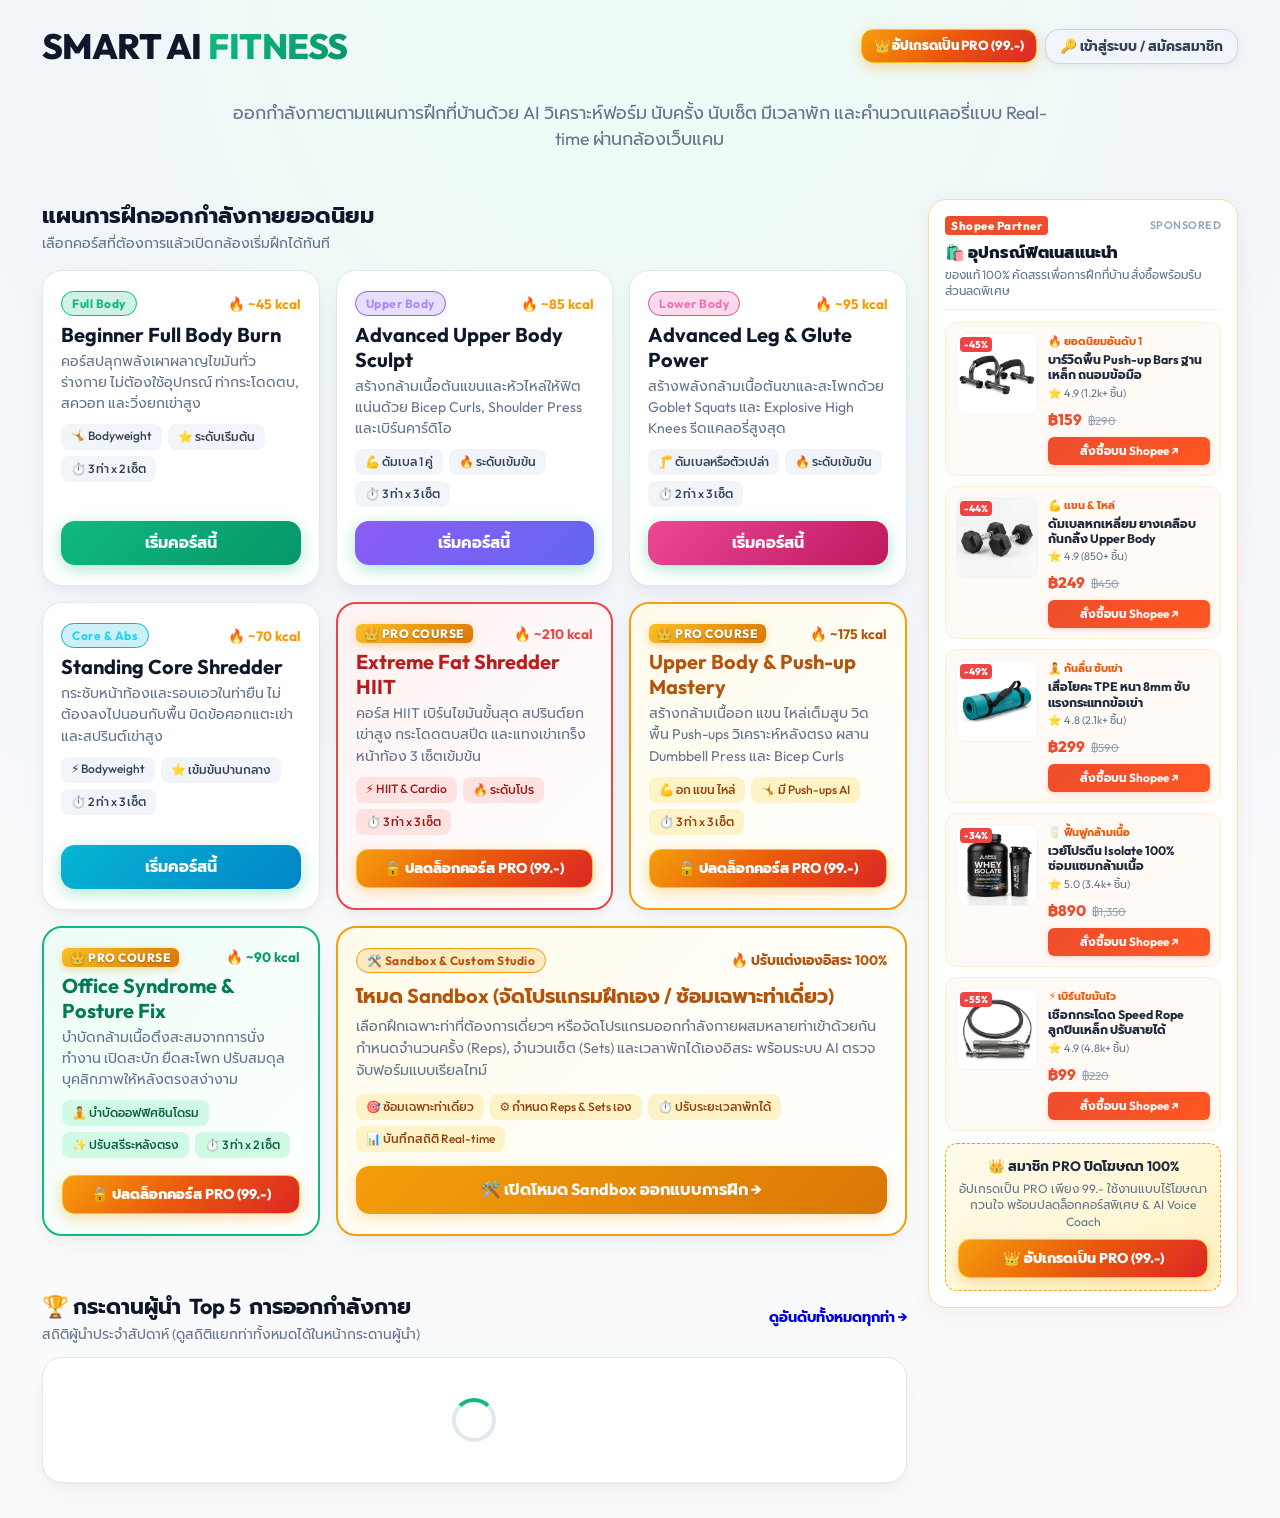
==== commit 6d8569be: "feat: optimize Shopee ad placement under camera, enlarge setup images, and enhance PRO ad-free layou" ====
--- a/frontend/index.html
+++ b/frontend/index.html
@@ -5,18 +5,36 @@
   <meta name="viewport" content="width=device-width, initial-scale=1.0" />
   <title>SMART AI FITNESS — On-Device AI Workout Coach & Routine Tracker</title>
   <link rel="stylesheet" href="css/style.css" />
+  <script>
+    (function() {
+      try {
+        var isProUrl = window.location.search.indexOf("pro=1") !== -1;
+        var isProFlag = localStorage.getItem("dd_is_pro") === "true";
+        var sess = JSON.parse(localStorage.getItem("dd_user_session") || "null");
+        var isProSess = sess && sess.user && Boolean(sess.user.is_pro);
+        if (isProUrl || isProFlag || isProSess) {
+          document.documentElement.classList.add("is-pro-member");
+          if (document.body) {
+            document.body.classList.add("is-pro-member");
+          } else {
+            document.addEventListener("DOMContentLoaded", function() {
+              document.body.classList.add("is-pro-member");
+            });
+          }
+        }
+      } catch(e) {}
+    })();
+  </script>
 </head>
 <body>
   <div class="container container-wide">
     <!-- Top Header & Session Bar -->
-    <div style="display:flex; justify-content:space-between; align-items:center; margin-bottom:12px; flex-wrap:wrap; gap:12px;">
+    <div class="header-top-bar" style="display:flex; justify-content:space-between; align-items:center; margin-bottom:12px; flex-wrap:wrap; gap:12px;">
       <h1 style="font-size:2.2rem; margin:0; text-align:left;">SMART AI <span class="accent">FITNESS</span></h1>
       
-      <div style="display:flex; align-items:center; gap:8px; flex-wrap:wrap;">
+      <div class="header-actions-group" style="display:flex; align-items:center; gap:8px; flex-wrap:wrap;">
         <button class="btn btn-upgrade-pro" id="btn-header-upgrade-pro" style="padding:6px 14px; font-size:0.85rem;" title="อัปเกรดเป็น SMART AI FITNESS PRO">👑 อัปเกรดเป็น PRO (99.-)</button>
         <span id="header-pro-badge" class="badge-pro hidden" style="font-size:0.85rem; padding:4px 10px;">👑 PRO MEMBER</span>
-        <a href="pages/architecture.html" class="btn btn-secondary" style="padding:6px 12px; font-size:0.85rem; text-decoration:none;">🏛️ Architecture & Tech Stack</a>
-        <a href="pages/presentation.html" class="btn btn-secondary" style="padding:6px 12px; font-size:0.85rem; text-decoration:none;">📑 สไลด์นำเสนอ</a>
         <div id="user-session-bar">
           <div id="session-logged-out">
             <button class="btn btn-secondary" id="btn-show-login" style="padding:6px 14px; font-size:0.85rem;">🔑 เข้าสู่ระบบ / สมัครสมาชิก</button>
@@ -37,9 +55,12 @@
       ออกกำลังกายตามแผนการฝึกที่บ้านด้วย AI วิเคราะห์ฟอร์ม นับครั้ง นับเซ็ต มีเวลาพัก และคำนวณแคลอรี่แบบ Real-time ผ่านกล้องเว็บแคม
     </p>
 
-    <!-- แนะนำคอร์สออกกำลังกาย (Workout Routine Catalog) -->
-    <div style="margin-top: 24px; text-align: left;">
-      <div class="section-header-row" style="margin-bottom:12px;">
+    <!-- ═══ Main App 2-Column Layout (Content + Side Ads) ═══ -->
+    <div class="index-layout-row">
+      <main class="index-main-column">
+        <!-- แนะนำคอร์สออกกำลังกาย (Workout Routine Catalog) -->
+        <div style="text-align: left;">
+          <div class="section-header-row" style="margin-bottom:12px;">
         <div>
           <h2 style="font-size:1.4rem; color:var(--text); margin:0;">แผนการฝึกออกกำลังกายยอดนิยม</h2>
           <span style="font-size:0.88rem; color:var(--muted);">เลือกคอร์สที่ต้องการแล้วเปิดกล้องเริ่มฝึกได้ทันที</span>
@@ -143,31 +164,7 @@
           </a>
         </div>
 
-        <!-- 5. Sandbox Workout Studio Card -->
-        <div class="course-card" style="border: 2px solid #f59e0b; background: linear-gradient(135deg, #fffbeb 0%, #ffffff 100%);">
-          <div>
-            <div style="display:flex; justify-content:space-between; align-items:center;">
-              <span class="course-card-badge" style="background:rgba(245, 158, 11, 0.2); color:#b45309; border:1px solid #f59e0b;">
-                🛠️ Sandbox & Custom
-              </span>
-              <span style="font-size:0.85rem; font-weight:700; color:#b45309;">🔥 ปรับแต่งเอง 100%</span>
-            </div>
-            <h3 class="course-card-title" style="color:#b45309;">โหมด Sandbox (จัดท่าเอง / เลือกเป็นท่าๆ)</h3>
-            <p class="course-card-desc">
-              เลือกฝึกเฉพาะท่าที่ต้องการเดี่ยวๆ หรือจัดโปรแกรมออกกำลังกายผสมหลายท่า กำหนดจำนวน Reps, Sets และเวลาพักได้เองอิสระ
-            </p>
-            <div class="course-meta-tags">
-              <span class="meta-tag" style="background:#fef3c7; color:#92400e;">🎯 ซ้อมเฉพาะท่าเดี่ยว</span>
-              <span class="meta-tag" style="background:#fef3c7; color:#92400e;">⚙️ กำหนด Reps/Sets เอง</span>
-              <span class="meta-tag" style="background:#fef3c7; color:#92400e;">⏱️ ปรับเวลาพักได้</span>
-            </div>
-          </div>
-          <a class="btn btn-primary" href="pages/play.html?mode=sandbox" style="width:100%; text-align:center; padding:10px; background:linear-gradient(135deg, #f59e0b, #d97706); border-color:#f59e0b; color:#ffffff;">
-            🛠️ ออกแบบการฝึกใน Sandbox
-          </a>
-        </div>
-
-        <!-- 6. PRO Course 1: Extreme Fat Shredder HIIT -->
+        <!-- 5. PRO Course 1: Extreme Fat Shredder HIIT -->
         <div class="course-card course-pro-card" style="border: 2px solid #ef4444; background: linear-gradient(135deg, #fef2f2 0%, #ffffff 100%);">
           <div>
             <div style="display:flex; justify-content:space-between; align-items:center;">
@@ -244,79 +241,174 @@
             </button>
           </div>
         </div>
+
+        <!-- 8. Sandbox Workout Studio Card (ล่างสุดในกลุ่ม Course - Responsive: 1 col on 4-cols, 2 cols on 3-cols) -->
+        <div class="course-card course-card-sandbox">
+          <div>
+            <div style="display:flex; justify-content:space-between; align-items:center;">
+              <span class="course-card-badge" style="background:rgba(245, 158, 11, 0.2); color:#b45309; border:1px solid #f59e0b;">
+                🛠️ Sandbox & Custom Studio
+              </span>
+              <span style="font-size:0.85rem; font-weight:700; color:#b45309;">🔥 ปรับแต่งเองอิสระ 100%</span>
+            </div>
+            <h3 class="course-card-title" style="color:#b45309; font-size:1.25rem; margin-top:8px;">โหมด Sandbox (จัดโปรแกรมฝึกเอง / ซ้อมเฉพาะท่าเดี่ยว)</h3>
+            <p class="course-card-desc" style="font-size:0.9rem; line-height:1.55;">
+              เลือกฝึกเฉพาะท่าที่ต้องการเดี่ยวๆ หรือจัดโปรแกรมออกกำลังกายผสมหลายท่าเข้าด้วยกัน กำหนดจำนวนครั้ง (Reps), จำนวนเซ็ต (Sets) และเวลาพักได้เองอิสระ พร้อมระบบ AI ตรวจจับฟอร์มแบบเรียลไทม์
+            </p>
+            <div class="course-meta-tags" style="margin-top:12px;">
+              <span class="meta-tag" style="background:#fef3c7; color:#92400e;">🎯 ซ้อมเฉพาะท่าเดี่ยว</span>
+              <span class="meta-tag" style="background:#fef3c7; color:#92400e;">⚙️ กำหนด Reps & Sets เอง</span>
+              <span class="meta-tag" style="background:#fef3c7; color:#92400e;">⏱️ ปรับระยะเวลาพักได้</span>
+              <span class="meta-tag" style="background:#fef3c7; color:#92400e;">📊 บันทึกสถิติ Real-time</span>
+            </div>
+          </div>
+          <a class="btn btn-primary" href="pages/play.html?mode=sandbox" style="width:100%; text-align:center; padding:12px; font-weight:700; background:linear-gradient(135deg, #f59e0b, #d97706); border-color:#f59e0b; color:#ffffff; box-shadow:0 4px 14px rgba(245, 158, 11, 0.25);">
+            🛠️ เปิดโหมด Sandbox ออกแบบการฝึก →
+          </a>
+        </div>
       </div>
     </div>
 
-    <!-- กระดานอันดับผู้นำบนหน้า Index -->
-    <div style="margin-top: 28px; text-align: left;">
-      <div style="display:flex; justify-content:space-between; align-items:center; flex-wrap:wrap; gap:8px; margin-bottom:14px;">
-        <div>
-          <h2 style="font-size:1.35rem; margin:0; display:flex; align-items:center; gap:8px;">
-            🏆 กระดานผู้นำ <span class="accent">Top 5</span> การออกกำลังกาย
-          </h2>
-          <span style="font-size:0.86rem; color:var(--muted);">คลิกที่กระดานใดก็ได้เพื่อเปิดดูกระดานผู้นำแบบเต็ม (Leaderboard)</span>
-        </div>
-        <a href="pages/leaderboard.html" class="view-all-link" style="text-decoration:none; font-size:0.9rem; font-weight:700;">
-          ดูอันดับทั้งหมดทุกท่า →
-        </a>
-      </div>
-      
-      <div id="index-leaderboards-grid" style="display: grid; grid-template-columns: repeat(auto-fit, minmax(260px, 1fr)); gap: 16px;">
-        <div class="card"><div class="spinner"></div></div>
-      </div>
-    </div>
-
-    <!-- 🛍️ Shopee Affiliate Recommendation Banner (สำหรับ Free Tier - ซ่อนอัตโนมัติสำหรับสมาชิก Pro) -->
-    <div class="shopee-affiliate-section" id="index-shopee-banner">
-      <div class="shopee-header-row">
-        <div style="display:flex; align-items:center; gap:8px;">
-          <span class="shopee-tag">Shopee Partner</span>
-          <strong style="font-size:0.95rem; color:#1e293b;">🛍️ อุปกรณ์ฟิตเนสยอดนิยม & โภชนาการกีฬาแนะนำ</strong>
-        </div>
-        <span style="font-size:0.75rem; color:var(--muted);">รับส่วนลดและโค้ดส่งฟรีพิเศษสำหรับผู้ใช้ SMART AI FITNESS</span>
-      </div>
-
-      <div class="shopee-products-grid">
-        <a href="https://shopee.co.th/search?keyword=push%20up%20bar" target="_blank" rel="noopener noreferrer" class="shopee-product-card">
-          <div class="shopee-product-img">🤸</div>
-          <div class="shopee-product-title">บาร์วิดพื้น Push-up Bars ฐานเหล็กแข็งแรง ถนอมข้อมือ</div>
-          <div class="shopee-price-row">
-            <span class="shopee-price">฿159</span>
-            <span class="shopee-price-original">฿290</span>
-          </div>
-          <span class="shopee-btn">สั่งซื้อบน Shopee ↗</span>
-        </a>
-
-        <a href="https://shopee.co.th/search?keyword=dumbbells" target="_blank" rel="noopener noreferrer" class="shopee-product-card">
-          <div class="shopee-product-img">💪</div>
-          <div class="shopee-product-title">ดัมเบลหกเหลี่ยม ยางเคลือบกันกลิ้ง สำหรับ Upper Body</div>
-          <div class="shopee-price-row">
-            <span class="shopee-price">฿249</span>
-            <span class="shopee-price-original">฿450</span>
-          </div>
-          <span class="shopee-btn">สั่งซื้อบน Shopee ↗</span>
-        </a>
-
-        <a href="https://shopee.co.th/search?keyword=yoga%20mat%20tpe" target="_blank" rel="noopener noreferrer" class="shopee-product-card">
-          <div class="shopee-product-img">🧘</div>
-          <div class="shopee-product-title">เสื่อโยคะ TPE กันลื่นหนา 8mm ซับแรงกระแทกข้อเข่า</div>
-          <div class="shopee-price-row">
-            <span class="shopee-price">฿299</span>
-            <span class="shopee-price-original">฿590</span>
-          </div>
-          <span class="shopee-btn">สั่งซื้อบน Shopee ↗</span>
-        </a>
-
-        <a href="https://shopee.co.th/search?keyword=whey%20protein%20isolate" target="_blank" rel="noopener noreferrer" class="shopee-product-card">
-          <div class="shopee-product-img">🥛</div>
-          <div class="shopee-product-title">เวย์โปรตีน Isolate ซ่อมแซมกล้ามเนื้อหลังออกกำลังกาย</div>
-          <div class="shopee-price-row">
-            <span class="shopee-price">฿890</span>
-            <span class="shopee-price-original">฿1,350</span>
-          </div>
-          <span class="shopee-btn">สั่งซื้อบน Shopee ↗</span>
-        </a>
-      </div>
+        <!-- กระดานอันดับผู้นำบนหน้า Index (ขนาดพอดีคอลัมน์) -->
+        <div style="margin-top: 14px; text-align: left;">
+          <div style="display:flex; justify-content:space-between; align-items:center; flex-wrap:wrap; gap:8px; margin-bottom:12px;">
+            <div>
+              <h2 style="font-size:1.35rem; margin:0; display:flex; align-items:center; gap:8px;">
+                🏆 กระดานผู้นำ <span class="accent">Top 5</span> การออกกำลังกาย
+              </h2>
+              <span style="font-size:0.86rem; color:var(--muted);">สถิติผู้นำประจำสัปดาห์ (ดูสถิติแยกท่าทั้งหมดได้ในหน้ากระดานผู้นำ)</span>
+            </div>
+            <a href="pages/leaderboard.html" class="view-all-link" style="text-decoration:none; font-size:0.9rem; font-weight:700;">
+              ดูอันดับทั้งหมดทุกท่า →
+            </a>
+          </div>
+          
+          <div id="index-leaderboards-grid" style="width: 100%;">
+            <div class="card"><div class="spinner"></div></div>
+          </div>
+        </div>
+      </main>
+
+      <!-- 🛍️ Shopee Affiliate Sidebar (สำหรับ Free Tier - ซ่อนอัตโนมัติสำหรับสมาชิก Pro) -->
+      <aside class="index-sidebar-ads" id="index-shopee-banner">
+        <div class="shopee-sidebar-widget">
+          <!-- Sidebar Header -->
+          <div class="shopee-sidebar-header">
+            <div style="display:flex; justify-content:space-between; align-items:center; margin-bottom:4px;">
+              <span class="shopee-tag">Shopee Partner</span>
+              <span class="shopee-sponsor-badge" id="shopee-tag-sponsor">Sponsored</span>
+            </div>
+            <div class="shopee-sidebar-title" id="shopee-banner-title">🛍️ อุปกรณ์ฟิตเนสแนะนำ</div>
+            <div class="shopee-sidebar-subtitle" id="shopee-banner-subtitle">ของแท้ 100% คัดสรรเพื่อการฝึกที่บ้าน สั่งซื้อพร้อมรับส่วนลดพิเศษ</div>
+          </div>
+
+          <!-- Products List with Real Photography (ไม่ใช่ Emoji) -->
+          <div class="shopee-sidebar-products">
+            <!-- 1. บาร์วิดพื้น Push-up Bars -->
+            <a href="https://shopee.co.th/search?keyword=push%20up%20bar" target="_blank" rel="noopener noreferrer" class="shopee-sidebar-card">
+              <div class="shopee-card-img-wrap">
+                <img src="assets/products/pushup_bars.jpg" alt="บาร์วิดพื้น Push-up Bars" class="shopee-real-img" loading="lazy" />
+                <span class="shopee-badge-sale">-45%</span>
+              </div>
+              <div class="shopee-card-info">
+                <span class="shopee-mini-tag">🔥 ยอดนิยมอันดับ 1</span>
+                <div class="shopee-card-title">บาร์วิดพื้น Push-up Bars ฐานเหล็ก ถนอมข้อมือ</div>
+                <div class="shopee-card-rating">⭐ 4.9 (1.2k+ ชิ้น)</div>
+                <div class="shopee-price-row">
+                  <span class="shopee-price">฿159</span>
+                  <span class="shopee-price-original">฿290</span>
+                </div>
+                <span class="shopee-btn">สั่งซื้อบน Shopee ↗</span>
+              </div>
+            </a>
+
+            <!-- 2. ดัมเบลหกเหลี่ยม -->
+            <a href="https://shopee.co.th/search?keyword=dumbbells" target="_blank" rel="noopener noreferrer" class="shopee-sidebar-card">
+              <div class="shopee-card-img-wrap">
+                <img src="assets/products/dumbbells.jpg" alt="ดัมเบลหกเหลี่ยม ยางเคลือบกันกลิ้ง" class="shopee-real-img" loading="lazy" />
+                <span class="shopee-badge-sale">-44%</span>
+              </div>
+              <div class="shopee-card-info">
+                <span class="shopee-mini-tag">💪 แขน & ไหล่</span>
+                <div class="shopee-card-title">ดัมเบลหกเหลี่ยม ยางเคลือบกันกลิ้ง Upper Body</div>
+                <div class="shopee-card-rating">⭐ 4.9 (850+ ชิ้น)</div>
+                <div class="shopee-price-row">
+                  <span class="shopee-price">฿249</span>
+                  <span class="shopee-price-original">฿450</span>
+                </div>
+                <span class="shopee-btn">สั่งซื้อบน Shopee ↗</span>
+              </div>
+            </a>
+
+            <!-- 3. เสื่อโยคะ TPE -->
+            <a href="https://shopee.co.th/search?keyword=yoga%20mat%20tpe" target="_blank" rel="noopener noreferrer" class="shopee-sidebar-card">
+              <div class="shopee-card-img-wrap">
+                <img src="assets/products/yoga_mat.jpg" alt="เสื่อโยคะ TPE กันลื่นหนา 8mm" class="shopee-real-img" loading="lazy" />
+                <span class="shopee-badge-sale">-49%</span>
+              </div>
+              <div class="shopee-card-info">
+                <span class="shopee-mini-tag">🧘 กันลื่น ซับเข่า</span>
+                <div class="shopee-card-title">เสื่อโยคะ TPE หนา 8mm ซับแรงกระแทกข้อเข่า</div>
+                <div class="shopee-card-rating">⭐ 4.8 (2.1k+ ชิ้น)</div>
+                <div class="shopee-price-row">
+                  <span class="shopee-price">฿299</span>
+                  <span class="shopee-price-original">฿590</span>
+                </div>
+                <span class="shopee-btn">สั่งซื้อบน Shopee ↗</span>
+              </div>
+            </a>
+
+            <!-- 4. เวย์โปรตีน Isolate -->
+            <a href="https://shopee.co.th/search?keyword=whey%20protein%20isolate" target="_blank" rel="noopener noreferrer" class="shopee-sidebar-card">
+              <div class="shopee-card-img-wrap">
+                <img src="assets/products/whey_protein.jpg" alt="เวย์โปรตีน Isolate 100%" class="shopee-real-img" loading="lazy" />
+                <span class="shopee-badge-sale">-34%</span>
+              </div>
+              <div class="shopee-card-info">
+                <span class="shopee-mini-tag">🥛 ฟื้นฟูกล้ามเนื้อ</span>
+                <div class="shopee-card-title">เวย์โปรตีน Isolate 100% ซ่อมแซมกล้ามเนื้อ</div>
+                <div class="shopee-card-rating">⭐ 5.0 (3.4k+ ชิ้น)</div>
+                <div class="shopee-price-row">
+                  <span class="shopee-price">฿890</span>
+                  <span class="shopee-price-original">฿1,350</span>
+                </div>
+                <span class="shopee-btn">สั่งซื้อบน Shopee ↗</span>
+              </div>
+            </a>
+
+            <!-- 5. เชือกกระโดด Speed Rope -->
+            <a href="https://shopee.co.th/search?keyword=speed%20rope" target="_blank" rel="noopener noreferrer" class="shopee-sidebar-card">
+              <div class="shopee-card-img-wrap">
+                <img src="assets/products/speed_rope.jpg" alt="เชือกกระโดด Speed Rope ลูกปืนเหล็ก" class="shopee-real-img" loading="lazy" />
+                <span class="shopee-badge-sale">-55%</span>
+              </div>
+              <div class="shopee-card-info">
+                <span class="shopee-mini-tag">⚡ เบิร์นไขมันไว</span>
+                <div class="shopee-card-title">เชือกกระโดด Speed Rope ลูกปืนเหล็ก ปรับสายได้</div>
+                <div class="shopee-card-rating">⭐ 4.9 (4.8k+ ชิ้น)</div>
+                <div class="shopee-price-row">
+                  <span class="shopee-price">฿99</span>
+                  <span class="shopee-price-original">฿220</span>
+                </div>
+                <span class="shopee-btn">สั่งซื้อบน Shopee ↗</span>
+              </div>
+            </a>
+          </div>
+
+          <!-- PRO Upsell Footer Card -->
+          <div class="shopee-pro-upsell" id="shopee-sidebar-upsell-box">
+            <div style="font-size:0.85rem; font-weight:700; color:#1e293b; margin-bottom:4px;">
+              👑 สมาชิก PRO ปิดโฆษณา 100%
+            </div>
+            <p style="font-size:0.75rem; color:var(--muted); margin-bottom:8px; line-height:1.4;">
+              อัปเกรดเป็น PRO เพียง 99.- ใช้งานแบบไร้โฆษณากวนใจ พร้อมปลดล็อกคอร์สพิเศษ & AI Voice Coach
+            </p>
+            <button type="button" class="btn btn-upgrade-pro" id="btn-sidebar-upgrade-pro" style="width:100%; padding:6px 10px; font-size:0.8rem; justify-content:center;">
+              👑 อัปเกรดเป็น PRO (99.-)
+            </button>
+          </div>
+        </div>
+      </aside>
     </div>
   </div>
 
@@ -536,7 +628,7 @@
 
   <script type="module">
     import { preloadModel } from "./js/pose.js";
-    import { fetchLeaderboards, loginUser, registerUser, updateUserProfile, getSavedSession, saveSession, clearSession, isProUser, simulatePromptPayPayment } from "./js/api.js";
+    import { fetchLeaderboards, loginUser, registerUser, updateUserProfile, getSavedSession, saveSession, clearSession, isProUser, checkDbProStatus, simulatePromptPayPayment } from "./js/api.js";
     import { getUserWeight, setUserWeight, getUserHeight, setUserHeight, calculateBMI } from "./js/calories.js";
 
     const $ = (id) => document.getElementById(id);
@@ -602,8 +694,11 @@
     $("tab-login")?.addEventListener("click", () => setAuthTab("login"));
     $("tab-register")?.addEventListener("click", () => setAuthTab("register"));
     $("link-goto-register")?.addEventListener("click", () => setAuthTab("register"));
-    $("link-goto-login")?.addEventListener("click", () => setAuthTab("login"));
-    $("btn-logout")?.addEventListener("click", () => { clearSession(); updateAuthUI(); });
+    $("btn-logout")?.addEventListener("click", () => { 
+      clearSession(); 
+      updateAuthUI(); 
+      updateProUI();
+    });
 
     // Edit Profile Modal
     $("btn-edit-profile")?.addEventListener("click", () => {
@@ -655,7 +750,9 @@
       $("btn-submit-login").disabled = true;
       try {
         await loginUser(uname, pass);
+        await checkDbProStatus();
         updateAuthUI();
+        updateProUI();
         $("modal-login")?.classList.add("hidden");
         $("form-login")?.reset();
       } catch (err) {
@@ -678,7 +775,9 @@
       $("btn-submit-register").disabled = true;
       try {
         await registerUser(uName.toLowerCase().replace(/\s+/g, ""), pass, dName, email, weight, height);
+        await checkDbProStatus();
         updateAuthUI();
+        updateProUI();
         $("modal-login")?.classList.add("hidden");
         $("form-register")?.reset();
       } catch (err) {
@@ -771,6 +870,7 @@
     }
 
     $("btn-header-upgrade-pro")?.addEventListener("click", () => openPromptPayModal());
+    $("btn-sidebar-upgrade-pro")?.addEventListener("click", () => openPromptPayModal());
     document.querySelectorAll(".btn-close-promptpay").forEach(btn => {
       btn.addEventListener("click", closePromptPayModal);
     });
@@ -815,22 +915,55 @@
     function updateProUI() {
       const isPro = isProUser();
       const body = document.body;
+      const docEl = document.documentElement;
       const upgradeBtn = $("btn-header-upgrade-pro");
       const proBadge = $("header-pro-badge");
       const shopeeBanner = $("index-shopee-banner");
+      const sidebarPerk = $("shopee-sidebar-upsell-box");
+      const bannerTitle = $("shopee-banner-title");
+      const bannerSubtitle = $("shopee-banner-subtitle");
+      const tagSponsor = $("shopee-tag-sponsor");
+
+      if (shopeeBanner) {
+        shopeeBanner.classList.remove("hidden");
+        shopeeBanner.style.display = "block";
+      }
 
       if (isPro) {
         body.classList.add("is-pro-member");
-        if (upgradeBtn) upgradeBtn.classList.add("hidden");
-        if (proBadge) proBadge.classList.remove("hidden");
-        if (shopeeBanner) shopeeBanner.classList.add("hidden");
-
-        // ปลดล็อกปุ่มสำหรับคอร์ส Pro ทั้ง 3 คอร์ส
+        docEl.classList.add("is-pro-member");
+        if (upgradeBtn) {
+          upgradeBtn.classList.add("hidden");
+          upgradeBtn.style.display = "none";
+        }
+        if (proBadge) {
+          proBadge.classList.remove("hidden");
+          proBadge.style.display = "inline-flex";
+        }
+
+        // 🛍️ จัดหน้าสำหรับ PRO: สินค้าย้ายไปอยู่ล่างสุดของหน้าหลัก พร้อมสิทธิพิเศษ
+        if (bannerTitle) {
+          bannerTitle.innerHTML = "🛍️ ร้านค้าอุปกรณ์ฟิตเนส Shopee Mall (สำหรับสมาชิก PRO)";
+        }
+        if (bannerSubtitle) {
+          bannerSubtitle.textContent = "ของแท้ 100% สิทธิพิเศษส่วนลดอุปกรณ์ฝึกซ้อมสำหรับสมาชิก PRO ช้อปสะดวกพร้อมส่งตรงถึงบ้าน";
+        }
+        if (tagSponsor) {
+          tagSponsor.innerHTML = `<span style="background:rgba(16,185,129,0.15); color:#059669; padding:2px 8px; border-radius:999px; font-weight:700; font-size:0.7rem;">PRO EXCLUSIVE DEALS</span>`;
+        }
+
+        // ซ่อนกล่องและปุ่มเชิญชวนให้อัปเกรดทั้งหมด
+        if (sidebarPerk) {
+          sidebarPerk.classList.add("hidden");
+          sidebarPerk.style.display = "none";
+        }
+
+        // ปลดล็อกปุ่มสำหรับคอร์ส Pro ทั้งหมด
         document.querySelectorAll(".course-action-container").forEach(el => {
           const cKey = el.dataset.course;
           if (cKey && cKey.startsWith("pro_")) {
             el.innerHTML = `
-              <a class="btn btn-primary" href="pages/play.html?course=${cKey}" style="width:100%; text-align:center; padding:10px; background:linear-gradient(135deg, #10b981, #059669); border-color:#10b981;">
+              <a class="btn btn-primary" href="pages/play.html?course=${cKey}" style="width:100%; text-align:center; padding:10px; background:linear-gradient(135deg, #10b981, #059669); border-color:#10b981; text-decoration:none; display:inline-flex; align-items:center; justify-content:center;">
                 เริ่มคอร์สนี้
               </a>
             `;
@@ -838,9 +971,48 @@
         });
       } else {
         body.classList.remove("is-pro-member");
-        if (upgradeBtn) upgradeBtn.classList.remove("hidden");
-        if (proBadge) proBadge.classList.add("hidden");
-        if (shopeeBanner) shopeeBanner.classList.remove("hidden");
+        docEl.classList.remove("is-pro-member");
+        if (upgradeBtn) {
+          upgradeBtn.classList.remove("hidden");
+          upgradeBtn.style.display = "";
+        }
+        if (proBadge) {
+          proBadge.classList.add("hidden");
+          proBadge.style.display = "none";
+        }
+
+        // 🛍️ จัดหน้าสำหรับ FREE: โฆษณาปกติแถบข้าง (Sidebar)
+        if (bannerTitle) {
+          bannerTitle.innerHTML = "🛍️ อุปกรณ์ฟิตเนสแนะนำ";
+        }
+        if (bannerSubtitle) {
+          bannerSubtitle.textContent = "ของแท้ 100% คัดสรรเพื่อการฝึกที่บ้าน สั่งซื้อพร้อมรับส่วนลดพิเศษ";
+        }
+        if (tagSponsor) {
+          tagSponsor.textContent = "Sponsored";
+        }
+
+        // ผู้ใช้ Free แสดงกล่องและปุ่มให้อัปเกรด
+        if (sidebarPerk) {
+          sidebarPerk.classList.remove("hidden");
+          sidebarPerk.style.display = "block";
+          sidebarPerk.innerHTML = `
+            <div style="font-size:0.85rem; font-weight:700; color:#1e293b; margin-bottom:4px;">
+              👑 สมาชิก PRO ปิดโฆษณาระหว่างเล่น 100%
+            </div>
+            <p style="font-size:0.75rem; color:var(--muted); margin-bottom:8px; line-height:1.4;">
+              อัปเกรดเป็น PRO เพียง 99.- เล่นแบบไร้โฆษณาระหว่างฝึก พร้อมปลดล็อกคอร์สพิเศษ & AI Voice Coach
+            </p>
+            <button type="button" class="btn btn-upgrade-pro" id="btn-sidebar-upgrade-pro" style="width:100%; padding:6px 10px; font-size:0.8rem; justify-content:center;">
+              👑 อัปเกรดเป็น PRO (99.-)
+            </button>
+          `;
+          sidebarPerk.style.background = "linear-gradient(135deg, #fffbeb 0%, #fef3c7 100%)";
+          sidebarPerk.style.borderColor = "#f59e0b";
+          $("btn-sidebar-upgrade-pro")?.addEventListener("click", () => {
+            openPromptPayModal("all_access");
+          });
+        }
 
         // ล็อกคอร์ส Pro สำหรับผู้ใช้ Free
         document.querySelectorAll(".course-action-container").forEach(el => {
@@ -863,63 +1035,34 @@
 
     updateAuthUI();
     updateProUI();
+    // ตรวจสอบสถานะ is_pro แบบสดๆ จาก Database
+    checkDbProStatus().then(() => {
+      updateAuthUI();
+      updateProUI();
+    });
     preloadModel().catch(() => {});
 
-    // เติมการ์ด Shadow Loading ให้แถวคอร์สออกกำลังกายเต็มแถวละ 4 การ์ดเสมอ
-    function ensureFullRowCourseSkeletons() {
-      const catalog = document.getElementById("course-catalog");
-      if (!catalog) return;
-      catalog.querySelectorAll(".course-card-skeleton").forEach(el => el.remove());
-      const realCards = catalog.querySelectorAll(".course-card:not(.course-card-skeleton)");
-      const remainder = realCards.length % 4;
-      if (remainder !== 0) {
-        const needed = 4 - remainder;
-        for (let i = 0; i < needed; i++) {
-          const skel = document.createElement("div");
-          skel.className = "course-card course-card-skeleton";
-          skel.setAttribute("aria-hidden", "true");
-          skel.innerHTML = `
-            <div>
-              <div style="display:flex; justify-content:space-between; align-items:center; margin-bottom:12px;">
-                <span class="course-card-skeleton-badge">✨ เร็วๆ นี้</span>
-                <div class="skeleton-box" style="width: 58px; height: 16px; border-radius: 6px;"></div>
-              </div>
-              <div class="skeleton-box" style="width: 78%; height: 22px; border-radius: 6px; margin-bottom: 12px;"></div>
-              <div class="skeleton-box" style="width: 100%; height: 13px; border-radius: 4px; margin-bottom: 8px;"></div>
-              <div class="skeleton-box" style="width: 90%; height: 13px; border-radius: 4px; margin-bottom: 8px;"></div>
-              <div class="skeleton-box" style="width: 65%; height: 13px; border-radius: 4px; margin-bottom: 16px;"></div>
-              <div style="display:flex; gap:6px; flex-wrap:wrap;">
-                <div class="skeleton-box" style="width: 75px; height: 20px; border-radius: 6px;"></div>
-                <div class="skeleton-box" style="width: 68px; height: 20px; border-radius: 6px;"></div>
-              </div>
-            </div>
-            <div style="margin-top:auto;">
-              <div class="skeleton-box skeleton-btn" style="width: 100%; height: 38px; border-radius: 12px;"></div>
-            </div>
-          `;
-          catalog.appendChild(skel);
-        }
-      }
-    }
-    ensureFullRowCourseSkeletons();
-
-    // Render Top Leaderboard Tables
+    // Render Top Leaderboard Table (Fitting Column)
     const grid = document.getElementById("index-leaderboards-grid");
 
     function renderTable(list, type = "score") {
       if (!list || list.length === 0) {
-        return `<p class="notice" style="font-size:0.85rem; padding: 8px 0;">ยังไม่มีสถิติ — มาร่วมฝึกคนแรกเลย! 💪</p>`;
-      }
-      return `<table class="board" style="font-size:0.9rem;">
-        <tr><th>#</th><th>ชื่อผู้ออกกำลังกาย</th><th style="text-align:right">${type === "score" ? "คะแนน" : "ครั้ง"}</th></tr>
+        return `<p class="notice" style="font-size:0.85rem; padding: 12px 0; text-align:center;">ยังไม่มีสถิติในหมวดนี้ — มาร่วมฝึกคนแรกเลย! 💪</p>`;
+      }
+      return `<table class="board" style="font-size:0.9rem; width:100%;">
+        <tr>
+          <th style="width:50px;">#</th>
+          <th>ชื่อผู้ออกกำลังกาย</th>
+          <th style="text-align:right;">${type === "score" ? "คะแนนสะสม" : "จำนวนครั้ง"}</th>
+        </tr>
         ${list.slice(0, 5).map((s, i) => {
           const isAthletePro = i < 2 || (s.nickname || "").toLowerCase().includes("pro") || (s.nickname || "").includes("โค้ช") || (s.nickname || "").includes("แชมป์");
           const proBadgeTag = isAthletePro ? `<span class="badge-pro" style="font-size:0.65rem; padding:1px 5px; margin-left:4px;">👑 PRO</span>` : '';
           return `
           <tr>
-            <td>${["🥇","🥈","🥉"][i] ?? (i + 1)}</td>
+            <td style="font-weight:700;">${["🥇","🥈","🥉"][i] ?? (i + 1)}</td>
             <td><strong>${s.nickname}</strong>${proBadgeTag}</td>
-            <td style="text-align:right; font-weight:700; color:var(--accent)">
+            <td style="text-align:right; font-weight:700; color:var(--accent);">
               ${type === "score" ? Number(s.score).toFixed(0) : `${s.count ?? 0} ครั้ง`}
             </td>
           </tr>`;
@@ -930,46 +1073,87 @@
     try {
       const data = await fetchLeaderboards(5);
       grid.innerHTML = `
-        <div class="card leaderboard-preview-card" onclick="window.location.href='pages/leaderboard.html'" style="text-align:left;" title="คลิกเพื่อดูอันดับทั้งหมด">
-          <div style="display:flex; justify-content:space-between; align-items:center; margin-bottom:10px;">
-            <h4 style="margin:0; color:var(--accent); font-size:1.05rem; display:flex; align-items:center; gap:6px;">
-              <span>🏆</span> คะแนนรวมสูงสุด
-            </h4>
-            <span class="view-all-link">ดูทั้งหมด →</span>
-          </div>
-          ${renderTable(data.overall, "score")}
-        </div>
-
-        <div class="card leaderboard-preview-card" onclick="window.location.href='pages/leaderboard.html'" style="text-align:left;" title="คลิกเพื่อดูอันดับทั้งหมด">
-          <div style="display:flex; justify-content:space-between; align-items:center; margin-bottom:10px;">
-            <h4 style="margin:0; color:var(--accent2); font-size:1.05rem; display:flex; align-items:center; gap:6px;">
-              <span>🦵</span> Bodyweight Squats
-            </h4>
-            <span class="view-all-link">ดูทั้งหมด →</span>
-          </div>
-          ${renderTable(data.squats || data.dab, "count")}
-        </div>
-
-        <div class="card leaderboard-preview-card" onclick="window.location.href='pages/leaderboard.html'" style="text-align:left;" title="คลิกเพื่อดูอันดับทั้งหมด">
-          <div style="display:flex; justify-content:space-between; align-items:center; margin-bottom:10px;">
-            <h4 style="margin:0; color:#a78bfa; font-size:1.05rem; display:flex; align-items:center; gap:6px;">
-              <span>⭐</span> Jumping Jacks
-            </h4>
-            <span class="view-all-link">ดูทั้งหมด →</span>
-          </div>
-          ${renderTable(data.jumping_jacks, "count")}
-        </div>
-
-        <div class="card leaderboard-preview-card" onclick="window.location.href='pages/leaderboard.html'" style="text-align:left;" title="คลิกเพื่อดูอันดับทั้งหมด">
-          <div style="display:flex; justify-content:space-between; align-items:center; margin-bottom:10px;">
-            <h4 style="margin:0; color:#f472b6; font-size:1.05rem; display:flex; align-items:center; gap:6px;">
-              <span>🏃</span> High Knees
-            </h4>
-            <span class="view-all-link">ดูทั้งหมด →</span>
-          </div>
-          ${renderTable(data.high_knees, "count")}
+        <div class="card leaderboard-preview-card" style="width: 100%; text-align: left; padding: 18px 22px;">
+          <div style="display:flex; justify-content:space-between; align-items:center; margin-bottom:12px; flex-wrap:wrap; gap:8px;">
+            <div>
+              <h4 style="margin:0; color:var(--accent); font-size:1.1rem; display:flex; align-items:center; gap:6px;">
+                <span>🏆</span> กระดานผู้นำคะแนนรวมสูงสุด (Overall Top 5)
+              </h4>
+              <span style="font-size:0.8rem; color:var(--muted);">สถิติรวมคะแนนความถูกต้องของฟอร์มและแคลอรี่ที่ทำได้</span>
+            </div>
+            <a href="pages/leaderboard.html" class="view-all-link" style="font-size:0.88rem; font-weight:700;">
+              ดูกระดานเต็มทุกท่า →
+            </a>
+          </div>
+
+          <!-- Quick Exercise Tabs within the column card -->
+          <div style="display:flex; gap:8px; margin-bottom:12px; flex-wrap:wrap;" id="leaderboard-tab-buttons">
+            <button type="button" class="btn btn-secondary active-lb-tab" data-tab="overall" style="padding:4px 12px; font-size:0.8rem; background:var(--accent-light); color:var(--accent); border-color:var(--accent); font-weight:700;">
+              🏆 คะแนนรวม
+            </button>
+            <button type="button" class="btn btn-secondary" data-tab="pushups" style="padding:4px 12px; font-size:0.8rem;">
+              🤸 Push-ups
+            </button>
+            <button type="button" class="btn btn-secondary" data-tab="squats" style="padding:4px 12px; font-size:0.8rem;">
+              🦵 Squats
+            </button>
+            <button type="button" class="btn btn-secondary" data-tab="jumping_jacks" style="padding:4px 12px; font-size:0.8rem;">
+              ⭐ Jumping Jacks
+            </button>
+            <button type="button" class="btn btn-secondary" data-tab="high_knees" style="padding:4px 12px; font-size:0.8rem;">
+              🏃 High Knees
+            </button>
+          </div>
+
+          <!-- Table Container -->
+          <div id="index-leaderboard-table-container">
+            ${renderTable(data.overall, "score")}
+          </div>
+
+          <!-- Footer note with full leaderboard link -->
+          <div style="margin-top:14px; padding-top:12px; border-top:1px solid #f1f5f9; display:flex; justify-content:space-between; align-items:center; flex-wrap:wrap; gap:10px;">
+            <span style="font-size:0.8rem; color:var(--muted);">
+              💡 ต้องการดูอันดับแยกทุกท่าและ 10 อันดับแรกทั้งหมด?
+            </span>
+            <a href="pages/leaderboard.html" class="btn btn-secondary" style="padding:6px 14px; font-size:0.82rem; font-weight:700; text-decoration:none; border-color:var(--accent2); color:var(--accent2);">
+              📊 ดูอันดับทั้งหมดทุกท่า →
+            </a>
+          </div>
         </div>
       `;
+
+      // Quick tab switching logic
+      const tabBtns = grid.querySelectorAll("#leaderboard-tab-buttons button");
+      const tableContainer = document.getElementById("index-leaderboard-table-container");
+      tabBtns.forEach(btn => {
+        btn.addEventListener("click", () => {
+          tabBtns.forEach(b => {
+            b.classList.remove("active-lb-tab");
+            b.style.background = "";
+            b.style.color = "";
+            b.style.borderColor = "";
+            b.style.fontWeight = "";
+          });
+          btn.classList.add("active-lb-tab");
+          btn.style.background = "var(--accent-light)";
+          btn.style.color = "var(--accent)";
+          btn.style.borderColor = "var(--accent)";
+          btn.style.fontWeight = "700";
+
+          const tabKey = btn.dataset.tab;
+          if (tabKey === "overall") {
+            tableContainer.innerHTML = renderTable(data.overall, "score");
+          } else if (tabKey === "pushups") {
+            tableContainer.innerHTML = renderTable(data.pushups, "count");
+          } else if (tabKey === "squats") {
+            tableContainer.innerHTML = renderTable(data.squats || data.dab, "count");
+          } else if (tabKey === "jumping_jacks") {
+            tableContainer.innerHTML = renderTable(data.jumping_jacks, "count");
+          } else if (tabKey === "high_knees") {
+            tableContainer.innerHTML = renderTable(data.high_knees, "count");
+          }
+        });
+      });
     } catch {
       grid.innerHTML = `<div class="card"><p class="notice">โหลดกระดานอันดับไม่สำเร็จ</p></div>`;
     }
--- a/frontend/css/style.css
+++ b/frontend/css/style.css
@@ -66,9 +66,10 @@
 }
 
 .container.container-wide { 
-  max-width: 1560px; 
+  max-width: 1440px; 
   width: 96%;
-  padding: 24px 20px;
+  padding: 24px 16px;
+  margin: 0 auto;
 }
 
 h1 { 
@@ -557,36 +558,24 @@
   color: #991b1b; 
 }
 
-/* ═══ Course Catalog Grid (Index Page) ═══ */
+/* ═══ Course Catalog Grid (Responsive: 4 cols -> 3 cols -> 2 cols -> 1 col) ═══ */
 .course-catalog-grid { 
   display: grid; 
   grid-template-columns: repeat(4, 1fr); 
-  gap: 20px; 
-  margin: 20px 0; 
+  gap: 16px; 
+  margin: 16px 0; 
   text-align: left; 
-}
-
-@media (max-width: 1140px) {
-  .course-catalog-grid { 
-    grid-template-columns: repeat(2, 1fr); 
-  }
-}
-
-@media (max-width: 640px) {
-  .course-catalog-grid { 
-    grid-template-columns: 1fr; 
-  }
 }
 
 .course-card { 
   background: var(--card); 
   border: 1px solid var(--card-border); 
   border-radius: 20px; 
-  padding: 22px; 
+  padding: 20px 18px; 
   display: flex; 
   flex-direction: column; 
   justify-content: space-between; 
-  gap: 16px; 
+  gap: 14px; 
   box-shadow: var(--card-shadow); 
   transition: all 0.3s cubic-bezier(0.4, 0, 0.2, 1); 
   height: 100%;
@@ -598,6 +587,91 @@
 }
 .course-card .btn {
   margin-top: auto;
+}
+
+/* ═══ Sandbox Card Styling ═══ */
+.course-card-sandbox {
+  grid-column: span 1;
+  border: 2px solid #f59e0b !important;
+  background: linear-gradient(135deg, #fffbeb 0%, #ffffff 100%) !important;
+  transition: all 0.3s cubic-bezier(0.4, 0, 0.2, 1);
+}
+
+.course-card-sandbox:hover {
+  border-color: #d97706 !important;
+  box-shadow: 0 16px 35px -5px rgba(245, 158, 11, 0.2) !important;
+}
+
+/* ═══ Responsive Logic:
+   - 4 Columns: Sandbox spans 1 col (8 cards = 2 full rows of 4)
+   - 3 Columns: Sandbox spans 2 cols (7 single + 1 double = 9 slots = 3 full rows of 3)
+   - 2 Columns: Sandbox spans 1 col (8 cards = 4 full rows of 2)
+   - 1 Column: Sandbox spans 1 col (mobile stacked)
+═══ */
+
+/* Fallback Media Queries */
+@media (max-width: 1380px) and (min-width: 681px) {
+  .course-catalog-grid {
+    grid-template-columns: repeat(3, 1fr);
+  }
+  .course-card-sandbox {
+    grid-column: span 2;
+  }
+}
+
+@media (max-width: 680px) and (min-width: 480px) {
+  .course-catalog-grid {
+    grid-template-columns: repeat(2, 1fr) !important;
+  }
+  .course-card-sandbox {
+    grid-column: span 1 !important;
+  }
+}
+
+@media (max-width: 479px) {
+  .course-catalog-grid {
+    grid-template-columns: 1fr !important;
+  }
+  .course-card-sandbox {
+    grid-column: span 1 !important;
+  }
+}
+
+/* Container Queries for Main Column (Real layout-aware responsive rules) */
+@container maincol (min-width: 1000px) {
+  .course-catalog-grid {
+    grid-template-columns: repeat(4, 1fr) !important;
+  }
+  .course-card-sandbox {
+    grid-column: span 1 !important;
+  }
+}
+
+@container maincol (min-width: 680px) and (max-width: 999px) {
+  .course-catalog-grid {
+    grid-template-columns: repeat(3, 1fr) !important;
+  }
+  .course-card-sandbox {
+    grid-column: span 2 !important;
+  }
+}
+
+@container maincol (min-width: 480px) and (max-width: 679px) {
+  .course-catalog-grid {
+    grid-template-columns: repeat(2, 1fr) !important;
+  }
+  .course-card-sandbox {
+    grid-column: span 1 !important;
+  }
+}
+
+@container maincol (max-width: 479px) {
+  .course-catalog-grid {
+    grid-template-columns: 1fr !important;
+  }
+  .course-card-sandbox {
+    grid-column: span 1 !important;
+  }
 }
 
 /* ═══ Shadow Loading / Skeleton Placeholder for Course Catalog ═══ */
@@ -1393,27 +1467,52 @@
 
 @media (max-width: 680px) {
   .container {
-    padding: 16px 12px !important;
+    padding: 14px 10px !important;
     gap: 14px !important;
     max-width: 100% !important;
+    box-sizing: border-box !important;
+    overflow-x: hidden !important;
   }
   .container.container-wide {
     width: 100% !important;
-    padding: 14px 10px !important;
+    padding: 12px 10px !important;
+    box-sizing: border-box !important;
+  }
+  .header-top-bar {
+    flex-direction: column !important;
+    align-items: stretch !important;
+    gap: 10px !important;
+  }
+  .header-actions-group {
+    width: 100% !important;
+    display: flex !important;
+    flex-wrap: wrap !important;
+    align-items: center !important;
+    justify-content: flex-start !important;
+    gap: 8px !important;
+  }
+  .header-actions-group .btn {
+    font-size: 0.82rem !important;
+    padding: 6px 12px !important;
   }
   h1 {
-    font-size: 1.6rem !important;
-    word-break: break-word !important;
+    font-size: 1.45rem !important;
+    overflow-wrap: break-word !important;
+    word-break: normal !important;
+    line-height: 1.25 !important;
   }
   .tagline {
-    font-size: 0.88rem !important;
+    font-size: 0.85rem !important;
     line-height: 1.45 !important;
     margin-bottom: 8px !important;
+    overflow-wrap: break-word !important;
+    word-break: normal !important;
   }
   h2 {
     font-size: 1.15rem !important;
     line-height: 1.35 !important;
-    word-break: break-word !important;
+    overflow-wrap: break-word !important;
+    word-break: normal !important;
   }
   .section-header-row {
     flex-direction: column !important;
@@ -1437,21 +1536,28 @@
     width: 100% !important;
     box-sizing: border-box !important;
   }
+  .course-card-sandbox {
+    grid-column: span 1 !important;
+  }
   .course-card-title {
     font-size: 1.15rem !important;
     margin: 4px 0 2px !important;
+    overflow-wrap: break-word !important;
+    word-break: normal !important;
   }
   .course-card-desc {
     font-size: 0.82rem !important;
     line-height: 1.4 !important;
+    overflow-wrap: break-word !important;
+    word-break: normal !important;
   }
   .meta-tag {
     font-size: 0.72rem !important;
     padding: 3px 8px !important;
   }
   .btn {
-    padding: 10px 16px !important;
-    font-size: 0.92rem !important;
+    padding: 8px 14px !important;
+    font-size: 0.88rem !important;
     border-radius: 12px !important;
   }
   #index-leaderboards-grid {
@@ -1462,7 +1568,8 @@
   .board th, .board td {
     padding: 8px 6px !important;
     font-size: 0.82rem !important;
-    word-break: break-word !important;
+    overflow-wrap: break-word !important;
+    word-break: normal !important;
   }
   .hud {
     padding: 6px 10px !important;
@@ -1473,6 +1580,7 @@
     padding: 3px 8px !important;
   }
 }
+
 
 /* ═══════════════════════════════════════════════════════════════════
    👑 SMART AI FITNESS PRO & PROMPTPAY SCAN-TO-PAY STYLES
@@ -1712,15 +1820,15 @@
 
 .shopee-products-grid {
   display: grid;
-  grid-template-columns: repeat(auto-fit, minmax(130px, 1fr));
-  gap: 10px;
+  grid-template-columns: repeat(auto-fit, minmax(140px, 1fr));
+  gap: 12px;
   margin-top: 10px;
 }
 
 .shopee-product-card {
   background: #ffffff;
   border: 1px solid #ffedd5;
-  border-radius: 10px;
+  border-radius: 12px;
   padding: 10px;
   display: flex;
   flex-direction: column;
@@ -1728,25 +1836,41 @@
   transition: transform 0.2s, box-shadow 0.2s;
   text-decoration: none;
   color: inherit;
+  overflow: hidden;
 }
 
 .shopee-product-card:hover {
   transform: translateY(-2px);
-  box-shadow: 0 4px 12px rgba(238, 77, 45, 0.15);
+  box-shadow: 0 6px 16px rgba(238, 77, 45, 0.15);
   border-color: #fdba74;
 }
 
 .shopee-product-img {
   width: 100%;
-  height: 80px;
-  object-fit: cover;
-  border-radius: 6px;
-  background: #f1f5f9;
-  margin-bottom: 6px;
+  height: 230px;
+  border-radius: 12px;
+  background: #ffffff;
+  margin-bottom: 12px;
   display: flex;
   align-items: center;
   justify-content: center;
-  font-size: 2rem;
+  overflow: hidden;
+  border: 1px solid #f1f5f9;
+  padding: 12px;
+  box-sizing: border-box;
+}
+
+.shopee-product-img img {
+  max-width: 100%;
+  max-height: 100%;
+  width: auto;
+  height: auto;
+  object-fit: contain !important;
+  transition: transform 0.25s ease;
+}
+
+.shopee-product-card:hover .shopee-product-img img {
+  transform: scale(1.05);
 }
 
 .shopee-product-title {
@@ -1764,7 +1888,7 @@
 .shopee-price-row {
   display: flex;
   align-items: baseline;
-  gap: 4px;
+  gap: 6px;
   margin-top: 4px;
 }
 
@@ -1775,25 +1899,327 @@
 }
 
 .shopee-price-original {
-  font-size: 0.7rem;
+  font-size: 0.72rem;
   color: #94a3b8;
   text-decoration: line-through;
 }
 
 .shopee-btn {
-  background: #ee4d2d;
+  background: linear-gradient(135deg, #ee4d2d 0%, #ff5722 100%);
   color: #ffffff;
   font-size: 0.74rem;
   font-weight: 700;
-  padding: 4px 8px;
+  padding: 5px 8px;
   border-radius: 6px;
   text-align: center;
   margin-top: 6px;
   display: block;
-}
-
-/* Hidden for Pro Users */
-body.is-pro-member .shopee-affiliate-section,
+  box-shadow: 0 2px 6px rgba(238, 77, 45, 0.2);
+}
+
+/* ═══════════════════════════════════════════════════════════════════
+   🎯 SIDEBAR ADS LAYOUT (ย่อหน้าให้เล็กลง + โฆษณาข้างๆ + รูปจริง)
+   ═══════════════════════════════════════════════════════════════════ */
+
+.index-layout-row {
+  display: flex;
+  gap: 22px;
+  align-items: flex-start;
+  width: 100%;
+  max-width: 100%;
+  margin-top: 14px;
+  text-align: left;
+  box-sizing: border-box;
+}
+
+.index-main-column {
+  container-type: inline-size;
+  container-name: maincol;
+  flex: 1 1 0%;
+  width: 100%;
+  max-width: 100%;
+  min-width: 0;
+  display: flex;
+  flex-direction: column;
+  gap: 24px;
+  box-sizing: border-box;
+}
+
+.index-sidebar-ads {
+  width: 310px;
+  flex-shrink: 0;
+  position: sticky;
+  top: 16px;
+}
+
+.shopee-sidebar-widget {
+  background: #ffffff;
+  border: 1.5px solid #fed7aa;
+  border-radius: 18px;
+  padding: 16px;
+  box-shadow: 0 6px 20px rgba(238, 77, 45, 0.08);
+  text-align: left;
+  display: flex;
+  flex-direction: column;
+  gap: 12px;
+}
+
+.shopee-sidebar-header {
+  border-bottom: 1px solid #ffedd5;
+  padding-bottom: 10px;
+}
+
+.shopee-sponsor-badge {
+  font-size: 0.68rem;
+  color: #94a3b8;
+  font-weight: 600;
+  text-transform: uppercase;
+  letter-spacing: 0.5px;
+}
+
+.shopee-sidebar-title {
+  font-size: 1rem;
+  font-weight: 800;
+  color: #0f172a;
+  margin: 6px 0 2px;
+  display: flex;
+  align-items: center;
+  gap: 6px;
+}
+
+.shopee-sidebar-subtitle {
+  font-size: 0.74rem;
+  color: #64748b;
+  line-height: 1.35;
+}
+
+.shopee-sidebar-products {
+  display: flex;
+  flex-direction: column;
+  gap: 10px;
+}
+
+.shopee-sidebar-card {
+  display: flex;
+  gap: 10px;
+  background: #fffaf5;
+  border: 1px solid #ffedd5;
+  border-radius: 12px;
+  padding: 10px;
+  text-decoration: none;
+  color: inherit;
+  transition: all 0.2s ease;
+  position: relative;
+  overflow: hidden;
+}
+
+.shopee-sidebar-card:hover {
+  transform: translateY(-2px);
+  background: #ffffff;
+  border-color: #fdba74;
+  box-shadow: 0 6px 18px rgba(238, 77, 45, 0.15);
+}
+
+.shopee-card-img-wrap {
+  width: 82px;
+  height: 82px;
+  border-radius: 10px;
+  background: #ffffff;
+  flex-shrink: 0;
+  position: relative;
+  overflow: hidden;
+  border: 1px solid #f1f5f9;
+}
+
+.shopee-real-img {
+  width: 100%;
+  height: 100%;
+  object-fit: cover;
+  display: block;
+  transition: transform 0.3s ease;
+}
+
+.shopee-sidebar-card:hover .shopee-real-img {
+  transform: scale(1.08);
+}
+
+.shopee-badge-sale {
+  position: absolute;
+  top: 3px;
+  left: 3px;
+  background: #ef4444;
+  color: #ffffff;
+  font-size: 0.62rem;
+  font-weight: 800;
+  padding: 1px 4px;
+  border-radius: 4px;
+}
+
+.shopee-card-info {
+  flex: 1;
+  min-width: 0;
+  display: flex;
+  flex-direction: column;
+  justify-content: space-between;
+}
+
+.shopee-mini-tag {
+  font-size: 0.68rem;
+  color: #ea580c;
+  font-weight: 700;
+  margin-bottom: 2px;
+}
+
+.shopee-card-title {
+  font-size: 0.77rem;
+  font-weight: 700;
+  color: #1e293b;
+  line-height: 1.25;
+  display: -webkit-box;
+  -webkit-line-clamp: 2;
+  -webkit-box-orient: vertical;
+  overflow: hidden;
+}
+
+.shopee-card-rating {
+  font-size: 0.68rem;
+  color: #64748b;
+  margin: 2px 0;
+}
+
+.shopee-pro-upsell {
+  padding: 12px;
+  background: linear-gradient(135deg, #fffbeb 0%, #fef3c7 100%);
+  border: 1px dashed #f59e0b;
+  border-radius: 12px;
+  text-align: center;
+}
+
+@media (max-width: 1080px) {
+  .index-layout-row {
+    flex-direction: column !important;
+    align-items: stretch !important;
+    width: 100% !important;
+    max-width: 100% !important;
+    gap: 20px !important;
+  }
+  .index-main-column {
+    width: 100% !important;
+    max-width: 100% !important;
+    flex: 1 1 100% !important;
+    box-sizing: border-box !important;
+  }
+  .index-sidebar-ads {
+    width: 100% !important;
+    max-width: 100% !important;
+    position: static !important;
+  }
+  .shopee-sidebar-products {
+    display: grid !important;
+    grid-template-columns: repeat(auto-fit, minmax(240px, 1fr)) !important;
+    gap: 10px !important;
+  }
+}
+
+/* ═══════════════════════════════════════════════════════════════════
+   👑 PRO MEMBER SUPPRESSION (ซ่อนปุ่มและกล่องอัปเกรดทั้งหมดเมื่อเป็น PRO)
+   ═══════════════════════════════════════════════════════════════════ */
+html.is-pro-member .btn-upgrade-pro,
+html.is-pro-member #btn-header-upgrade-pro,
+html.is-pro-member #btn-sidebar-upgrade-pro,
+html.is-pro-member .btn-pro-paywall,
+html.is-pro-member .shopee-pro-upsell,
+html.is-pro-member #shopee-sidebar-upsell-box,
+html.is-pro-member #btn-banner-unlock-pro,
+body.is-pro-member .btn-upgrade-pro,
+body.is-pro-member #btn-header-upgrade-pro,
+body.is-pro-member #btn-sidebar-upgrade-pro,
+body.is-pro-member .btn-pro-paywall,
+body.is-pro-member .shopee-pro-upsell,
+body.is-pro-member #shopee-sidebar-upsell-box,
+body.is-pro-member #btn-banner-unlock-pro,
 body.is-pro-member .shopee-hide-for-pro {
   display: none !important;
 }
+
+html.is-pro-member #header-pro-badge,
+body.is-pro-member #header-pro-badge {
+  display: inline-flex !important;
+}
+
+/* Ensure sidebar advertisement and product recommendations remain visible */
+.index-sidebar-ads {
+  display: block !important;
+}
+.shopee-sidebar-widget {
+  display: flex !important;
+}
+
+/* ═══════════════════════════════════════════════════════════════════
+   👑 PRO MEMBER ADAPTIVE LAYOUT (หน้าหลัก: คอร์สเต็มจอ + ย้ายสินค้าไปล่างสุด)
+   ═══════════════════════════════════════════════════════════════════ */
+body.is-pro-member .index-layout-row {
+  flex-direction: column !important;
+  align-items: stretch !important;
+  gap: 28px !important;
+}
+
+body.is-pro-member .index-main-column {
+  width: 100% !important;
+  max-width: 100% !important;
+  flex: 1 1 100% !important;
+}
+
+body.is-pro-member .index-sidebar-ads {
+  width: 100% !important;
+  max-width: 100% !important;
+  position: static !important;
+  order: 99 !important;
+  margin-top: 14px !important;
+}
+
+body.is-pro-member .shopee-sidebar-widget {
+  background: #ffffff !important;
+  border: 1.5px solid #fed7aa !important;
+  border-radius: 18px !important;
+  padding: 20px 24px !important;
+  box-shadow: 0 4px 20px rgba(0, 0, 0, 0.04) !important;
+}
+
+body.is-pro-member .shopee-sidebar-products {
+  display: grid !important;
+  grid-template-columns: repeat(auto-fit, minmax(220px, 1fr)) !important;
+  gap: 14px !important;
+}
+
+body.is-pro-member .shopee-sidebar-card {
+  flex-direction: column !important;
+  background: #f8fafc !important;
+  border: 1px solid #e2e8f0 !important;
+  border-radius: 12px !important;
+  padding: 12px !important;
+}
+
+body.is-pro-member .shopee-sidebar-card:hover {
+  background: #ffffff !important;
+  border-color: #fdba74 !important;
+  box-shadow: 0 6px 18px rgba(238, 77, 45, 0.12) !important;
+}
+
+body.is-pro-member .shopee-card-img-wrap {
+  width: 100% !important;
+  height: 140px !important;
+  margin-bottom: 6px !important;
+}
+
+/* ═══════════════════════════════════════════════════════════════════
+   👑 PRO MEMBER PLAY PAGE AD-FREE (หน้าฝึกซ้อม: ไร้โฆษณา 100%)
+   ═══════════════════════════════════════════════════════════════════ */
+body.is-pro-member #play-free-ad-banner,
+body.is-pro-member #play-active-ad-banner,
+body.is-pro-member #shopee-summary-widget,
+html.is-pro-member #play-free-ad-banner,
+html.is-pro-member #play-active-ad-banner,
+html.is-pro-member #shopee-summary-widget {
+  display: none !important;
+}
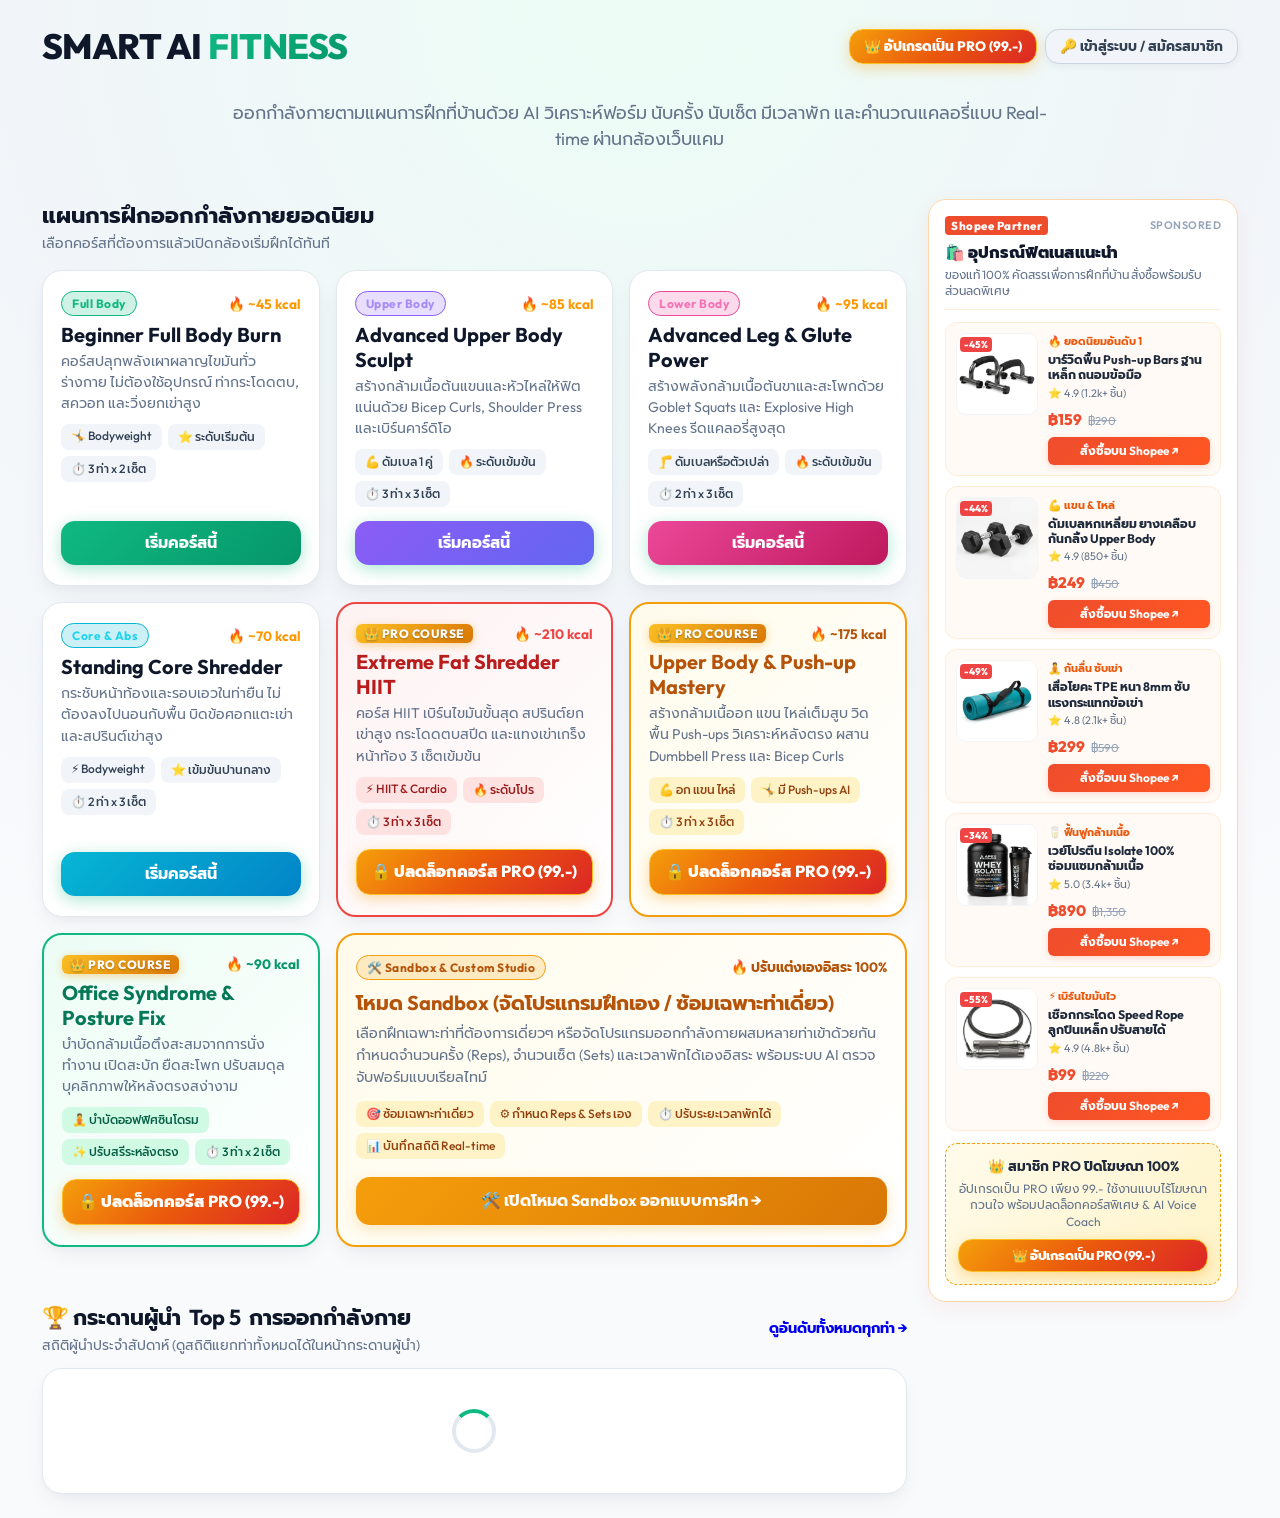
==== commit a9572ef6: "fix: resolve is_pro checking logic, database synchronization and session state" ====
--- a/frontend/index.html
+++ b/frontend/index.html
@@ -8,11 +8,18 @@
   <script>
     (function() {
       try {
+        if (window.location.search.indexOf("pro=0") !== -1) return;
         var isProUrl = window.location.search.indexOf("pro=1") !== -1;
-        var isProFlag = localStorage.getItem("dd_is_pro") === "true";
         var sess = JSON.parse(localStorage.getItem("dd_user_session") || "null");
-        var isProSess = sess && sess.user && Boolean(sess.user.is_pro);
-        if (isProUrl || isProFlag || isProSess) {
+        var isPro = false;
+        if (isProUrl) {
+          isPro = true;
+        } else if (sess && sess.user) {
+          isPro = Boolean(sess.user.is_pro);
+        } else {
+          isPro = localStorage.getItem("dd_is_pro") === "true";
+        }
+        if (isPro) {
           document.documentElement.classList.add("is-pro-member");
           if (document.body) {
             document.body.classList.add("is-pro-member");
@@ -695,6 +702,13 @@
     $("tab-register")?.addEventListener("click", () => setAuthTab("register"));
     $("link-goto-register")?.addEventListener("click", () => setAuthTab("register"));
     $("btn-logout")?.addEventListener("click", () => { 
+      try {
+        const url = new URL(window.location.href);
+        if (url.searchParams.has("pro")) {
+          url.searchParams.delete("pro");
+          window.history.replaceState({}, "", url.pathname + (url.search ? url.search : ""));
+        }
+      } catch (e) {}
       clearSession(); 
       updateAuthUI(); 
       updateProUI();
